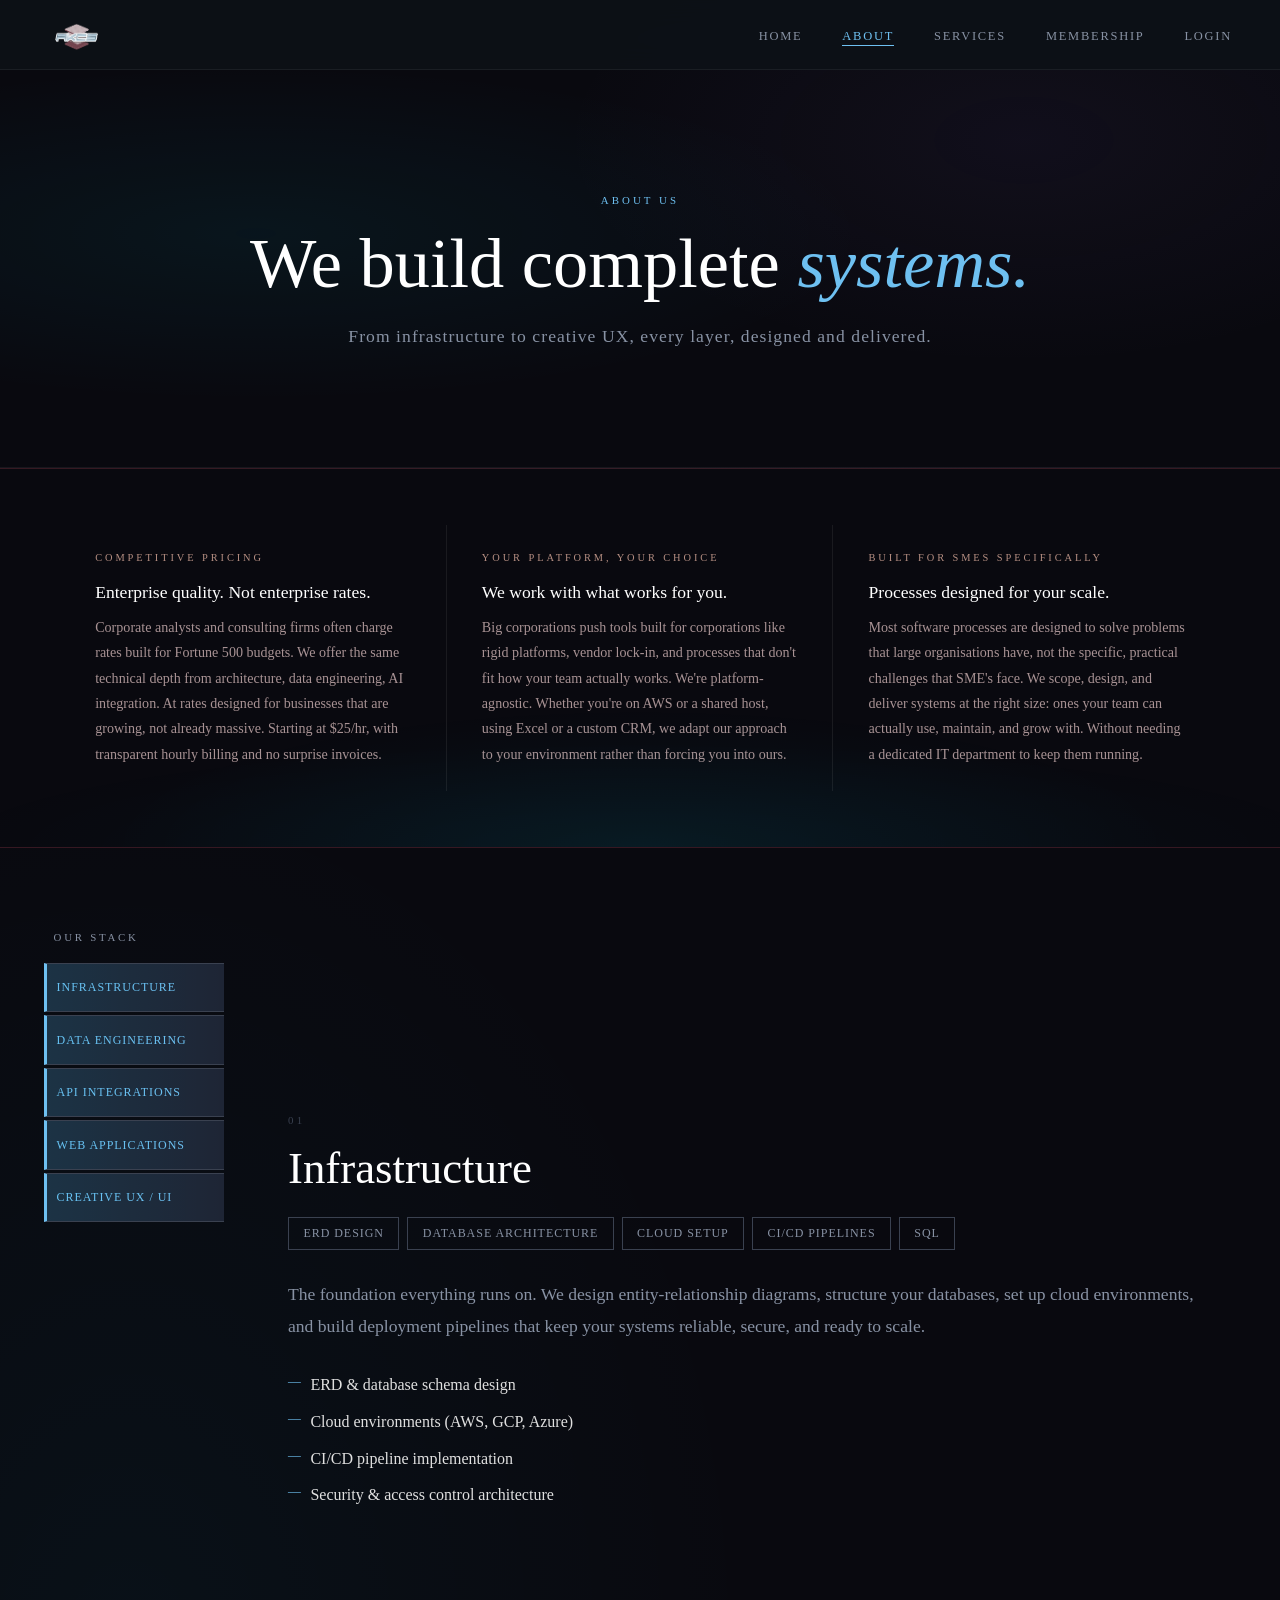
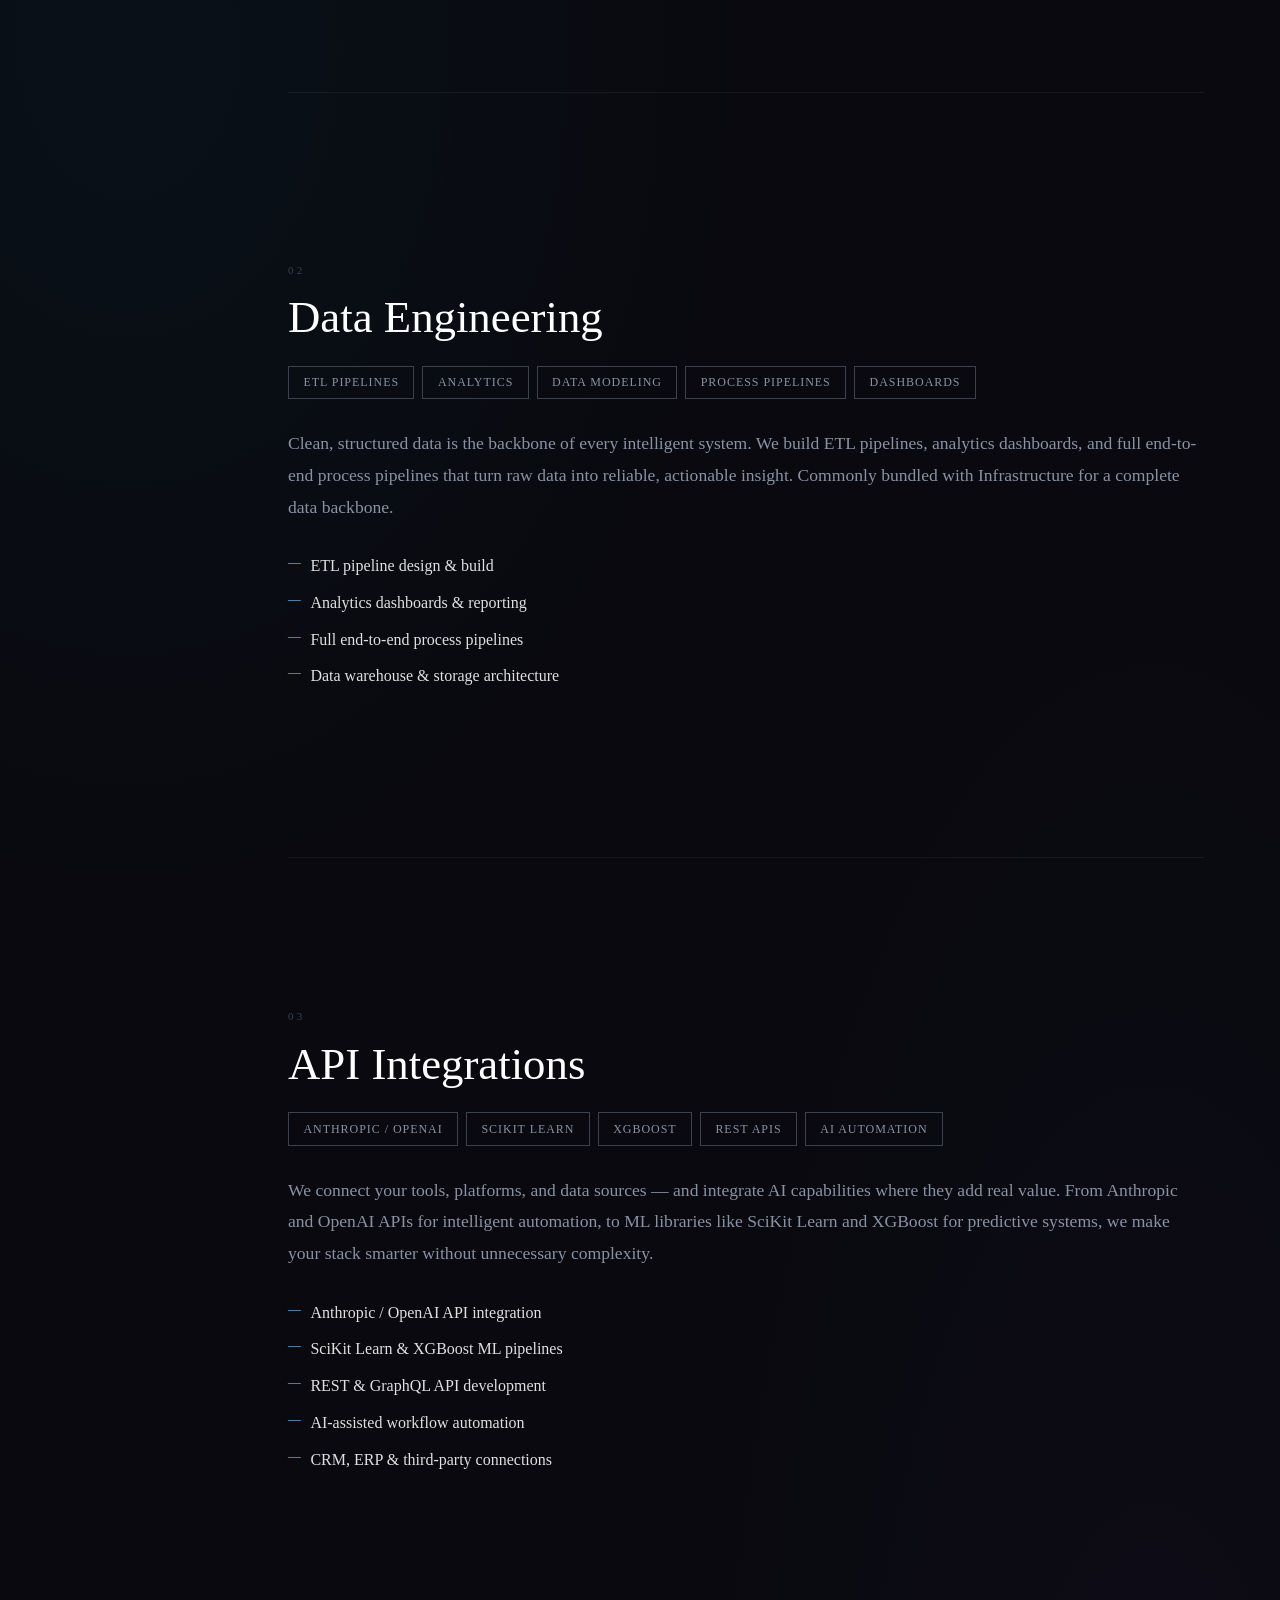
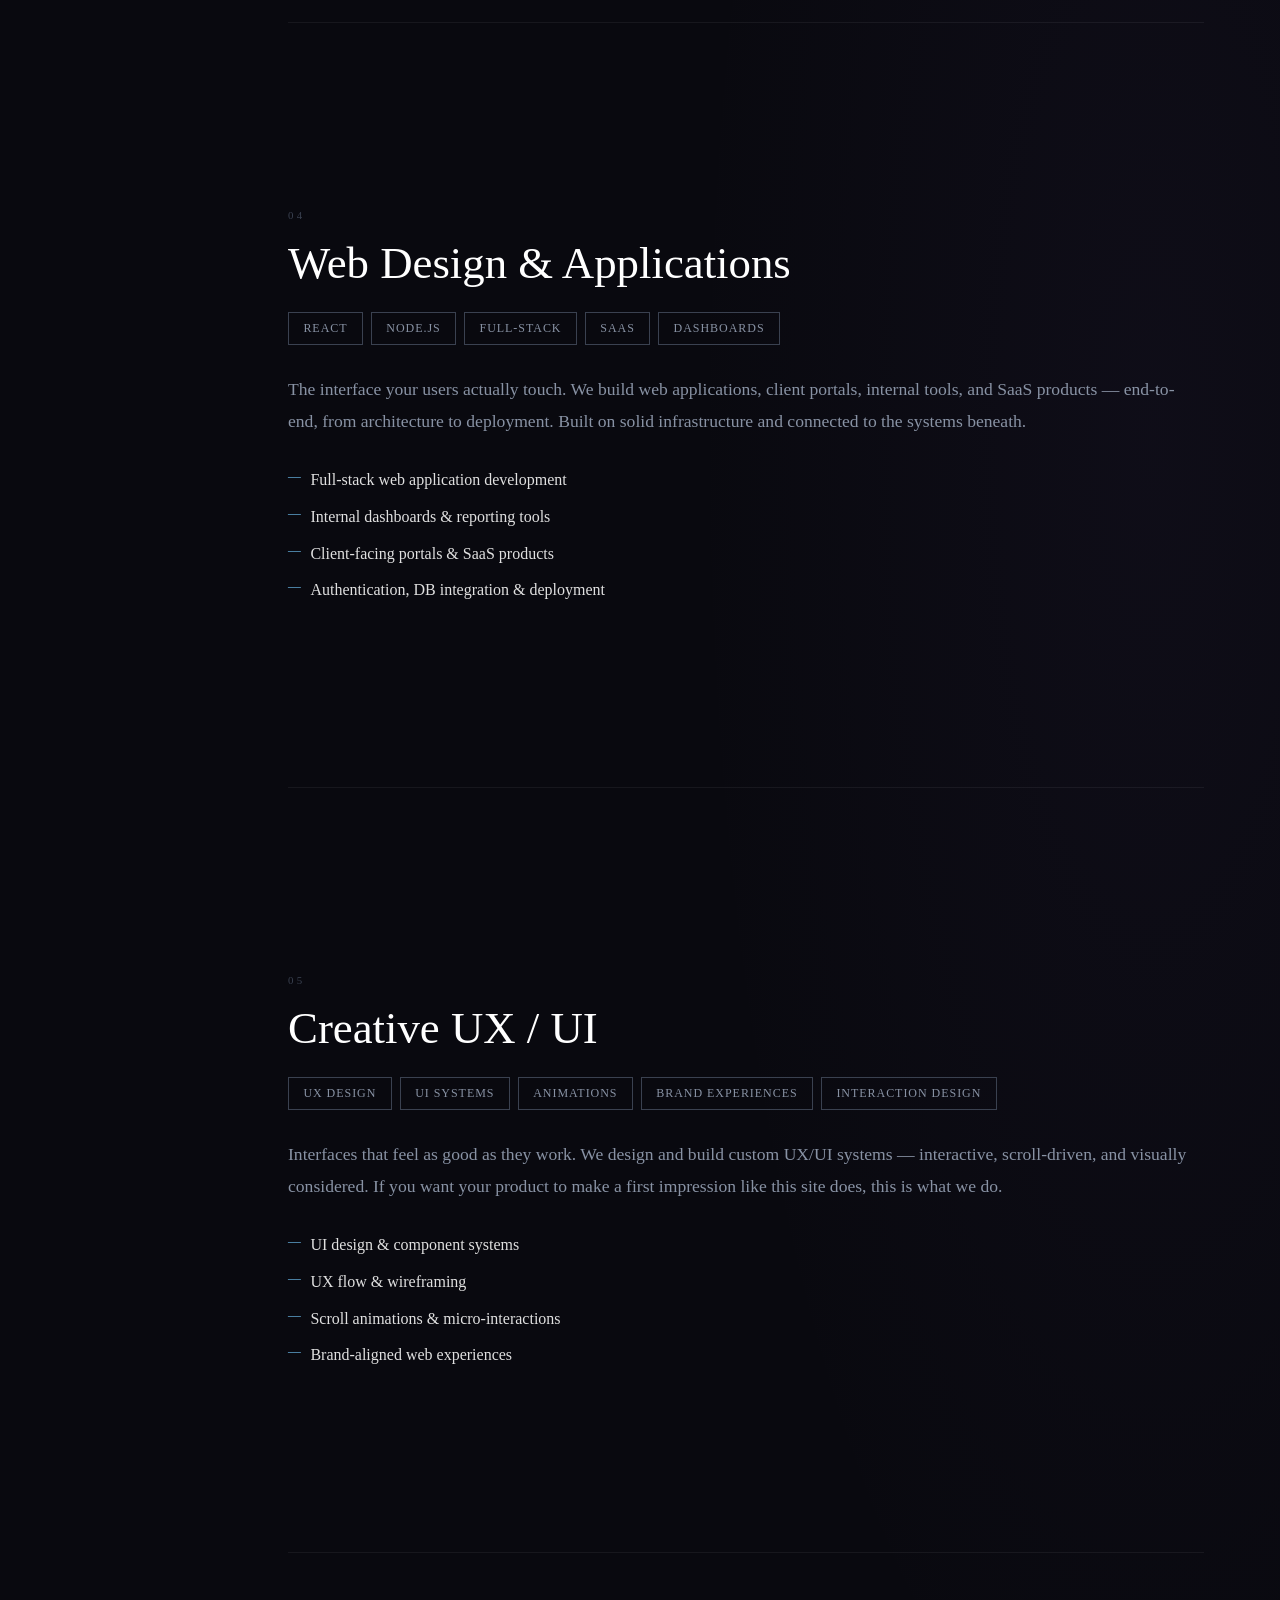
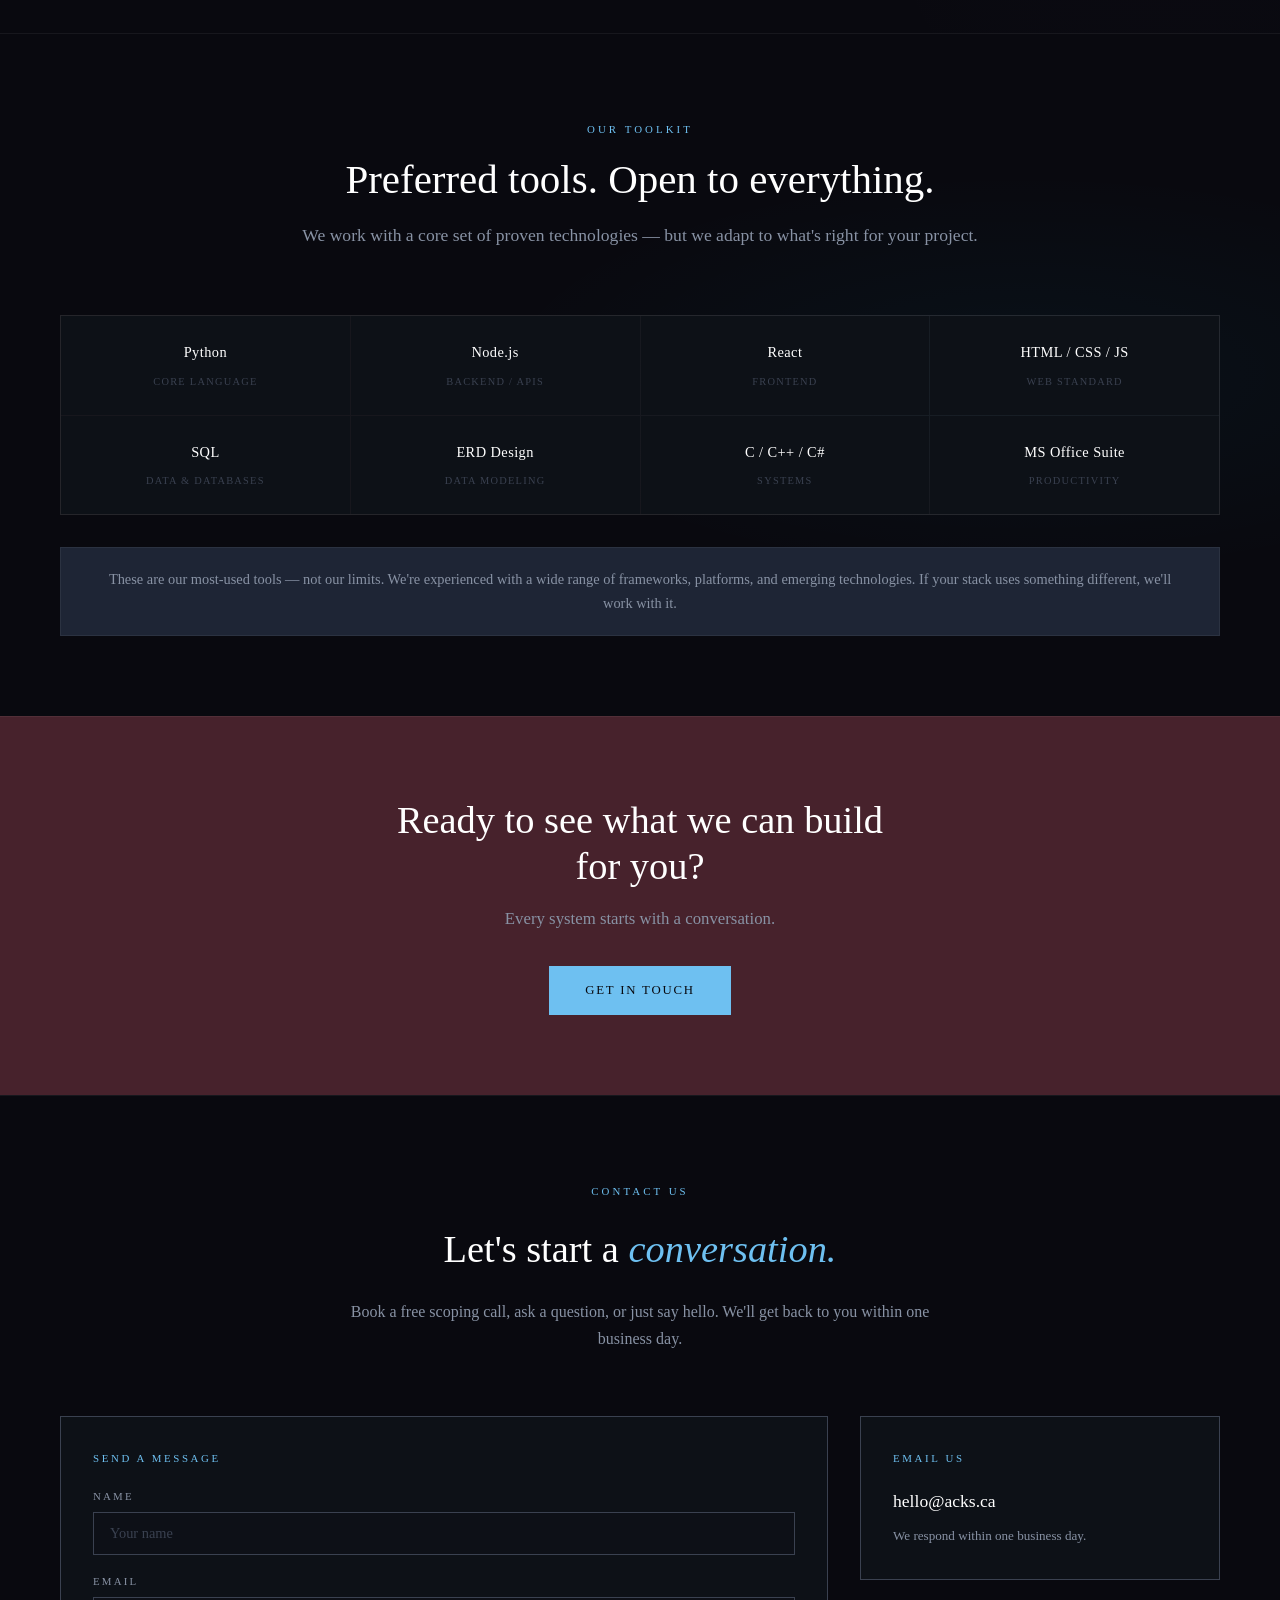
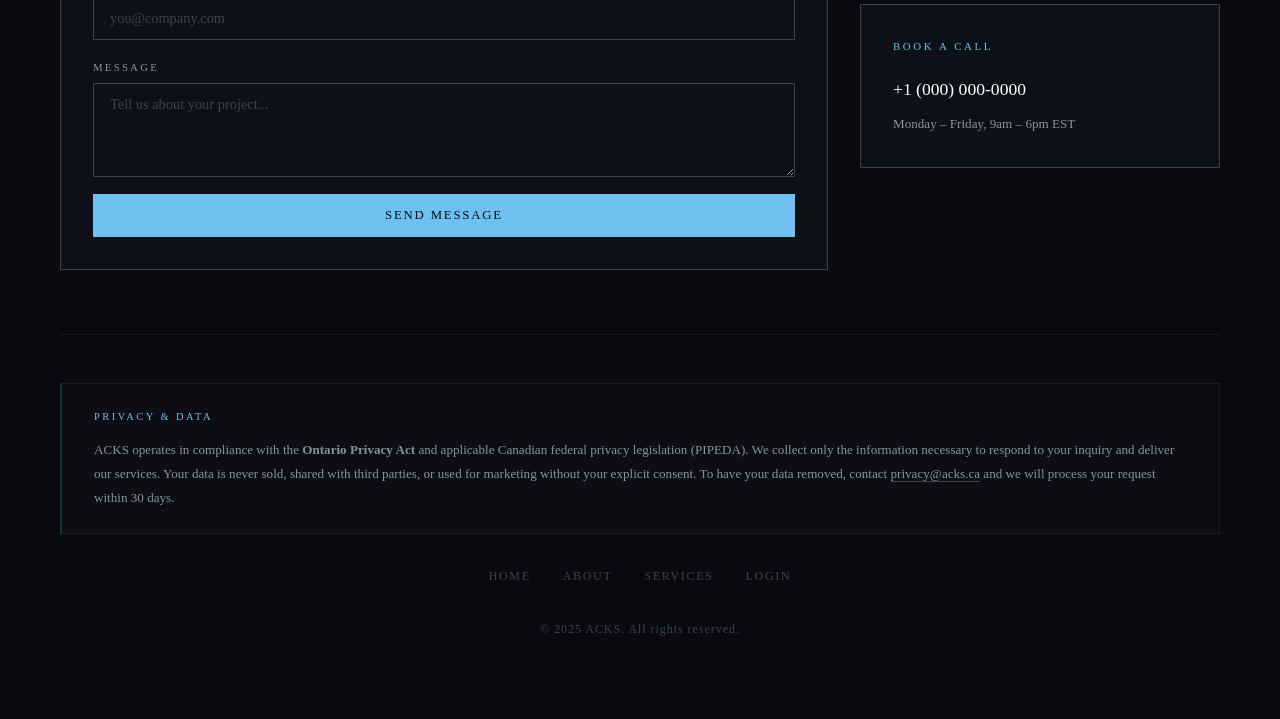
==== about.html @ e5200ca7 "Update about.html" ====
<!DOCTYPE html>
<html lang="en">
<head>
  <meta charset="UTF-8" />
  <meta name="viewport" content="width=device-width, initial-scale=1.0" />
  <title>About — ACKS</title>
  <link rel="stylesheet" href="css/main.css" />
  <link rel="stylesheet" href="css/animation.css" />
  <link rel="stylesheet" href="css/responsive.css" />
</head>
<body class="page-about">

  <nav id="navbar">
    <a href="index.html" class="nav-logo">
      <img src="akcslogo.png" alt="ACKS logo" class="nav-logo-img" />
    </a>
    <ul class="nav-links">
      <li><a href="index.html">Home</a></li>
      <li><a href="about.html" class="active">About</a></li>
      <li><a href="services.html">Services</a></li>
      <li><a href="membership.html">Membership</a></li>
      <li><a href="login.html">Login</a></li>
    </ul>
    <button class="nav-toggle" aria-label="Toggle navigation">
      <span></span><span></span><span></span>
    </button>
  </nav>

  <header id="about-hero">
    <div class="page-header-content">
      <span class="section-label">About Us</span>
      <h1>We build complete <span class="highlight">systems.</span></h1>
      <p class="hero-sub">From infrastructure to creative UX, every layer, designed and delivered.</p>
    </div>
  </header>

  <!-- RED-THEME SME BANNER -->
  <div id="about-sme-banner">
    <div class="about-banner-inner">
      <div class="about-banner-block">
        <span class="banner-label">Competitive Pricing</span>
        <h4>Enterprise quality. Not enterprise rates.</h4>
        <p>Corporate analysts and consulting firms often charge rates built for Fortune 500 budgets. We offer the same technical depth from architecture, data engineering, AI integration. At rates designed for businesses that are growing, not already massive. Starting at $25/hr, with transparent hourly billing and no surprise invoices.</p>
      </div>
      <div class="about-banner-block">
        <span class="banner-label">Your Platform, Your Choice</span>
        <h4>We work with what works for you.</h4>
        <p>Big corporations push tools built for corporations like rigid platforms, vendor lock-in, and processes that don't fit how your team actually works. We're platform-agnostic. Whether you're on AWS or a shared host, using Excel or a custom CRM, we adapt our approach to your environment rather than forcing you into ours.</p>
      </div>
      <div class="about-banner-block">
        <span class="banner-label">Built for SMEs Specifically</span>
        <h4>Processes designed for your scale.</h4>
        <p>Most software processes are designed to solve problems that large organisations have, not the specific, practical challenges that SME's face. We scope, design, and deliver systems at the right size: ones your team can actually use, maintain, and grow with. Without needing a dedicated IT department to keep them running.</p>
      </div>
    </div>
  </div>

  <!-- STACK TOWER -->
  <section id="stack-section">
    <div class="stack-layout">

      <!-- Far-left sidebar tower -->
      <div class="tower-visual" id="tower-visual">
        <p class="tower-heading">Our Stack</p>
        <div class="tower-track">
          <div class="tower-block" data-index="0"><span class="tower-label">Infrastructure</span></div>
          <div class="tower-block" data-index="1"><span class="tower-label">Data Engineering</span></div>
          <div class="tower-block" data-index="2"><span class="tower-label">API Integrations</span></div>
          <div class="tower-block" data-index="3"><span class="tower-label">Web Applications</span></div>
          <div class="tower-block" data-index="4"><span class="tower-label">Creative UX / UI</span></div>
        </div>
      </div>

      <div class="layer-panels">

        <div class="stack-layer" data-layer="0" id="layer-infrastructure">
          <div class="layer-content">
            <span class="layer-number">01</span>
            <h3>Infrastructure</h3>
            <div class="layer-keywords"><span>ERD Design</span><span>Database Architecture</span><span>Cloud Setup</span><span>CI/CD Pipelines</span><span>SQL</span></div>
            <p class="layer-description">The foundation everything runs on. We design entity-relationship diagrams, structure your databases, set up cloud environments, and build deployment pipelines that keep your systems reliable, secure, and ready to scale.</p>
            <ul class="layer-details">
              <li>ERD &amp; database schema design</li>
              <li>Cloud environments (AWS, GCP, Azure)</li>
              <li>CI/CD pipeline implementation</li>
              <li>Security &amp; access control architecture</li>
            </ul>
          </div>
        </div>

        <div class="stack-layer" data-layer="1" id="layer-data">
          <div class="layer-content">
            <span class="layer-number">02</span>
            <h3>Data Engineering</h3>
            <div class="layer-keywords"><span>ETL Pipelines</span><span>Analytics</span><span>Data Modeling</span><span>Process Pipelines</span><span>Dashboards</span></div>
            <p class="layer-description">Clean, structured data is the backbone of every intelligent system. We build ETL pipelines, analytics dashboards, and full end-to-end process pipelines that turn raw data into reliable, actionable insight. Commonly bundled with Infrastructure for a complete data backbone.</p>
            <ul class="layer-details">
              <li>ETL pipeline design &amp; build</li>
              <li>Analytics dashboards &amp; reporting</li>
              <li>Full end-to-end process pipelines</li>
              <li>Data warehouse &amp; storage architecture</li>
            </ul>
          </div>
        </div>

        <div class="stack-layer" data-layer="2" id="layer-apis">
          <div class="layer-content">
            <span class="layer-number">03</span>
            <h3>API Integrations</h3>
            <div class="layer-keywords"><span>Anthropic / OpenAI</span><span>SciKit Learn</span><span>XGBoost</span><span>REST APIs</span><span>AI Automation</span></div>
            <p class="layer-description">We connect your tools, platforms, and data sources — and integrate AI capabilities where they add real value. From Anthropic and OpenAI APIs for intelligent automation, to ML libraries like SciKit Learn and XGBoost for predictive systems, we make your stack smarter without unnecessary complexity.</p>
            <ul class="layer-details">
              <li>Anthropic / OpenAI API integration</li>
              <li>SciKit Learn &amp; XGBoost ML pipelines</li>
              <li>REST &amp; GraphQL API development</li>
              <li>AI-assisted workflow automation</li>
              <li>CRM, ERP &amp; third-party connections</li>
            </ul>
          </div>
        </div>

        <div class="stack-layer" data-layer="3" id="layer-applications">
          <div class="layer-content">
            <span class="layer-number">04</span>
            <h3>Web Design &amp; Applications</h3>
            <div class="layer-keywords"><span>React</span><span>Node.js</span><span>Full-Stack</span><span>SaaS</span><span>Dashboards</span></div>
            <p class="layer-description">The interface your users actually touch. We build web applications, client portals, internal tools, and SaaS products — end-to-end, from architecture to deployment. Built on solid infrastructure and connected to the systems beneath.</p>
            <ul class="layer-details">
              <li>Full-stack web application development</li>
              <li>Internal dashboards &amp; reporting tools</li>
              <li>Client-facing portals &amp; SaaS products</li>
              <li>Authentication, DB integration &amp; deployment</li>
            </ul>
          </div>
        </div>

        <div class="stack-layer" data-layer="4" id="layer-creative">
          <div class="layer-content">
            <span class="layer-number">05</span>
            <h3>Creative UX / UI</h3>
            <div class="layer-keywords"><span>UX Design</span><span>UI Systems</span><span>Animations</span><span>Brand Experiences</span><span>Interaction Design</span></div>
            <p class="layer-description">Interfaces that feel as good as they work. We design and build custom UX/UI systems — interactive, scroll-driven, and visually considered. If you want your product to make a first impression like this site does, this is what we do.</p>
            <ul class="layer-details">
              <li>UI design &amp; component systems</li>
              <li>UX flow &amp; wireframing</li>
              <li>Scroll animations &amp; micro-interactions</li>
              <li>Brand-aligned web experiences</li>
            </ul>
          </div>
        </div>

      </div>
    </div>
  </section>

  <!-- TOOLS -->
  <section id="tools-section">
    <div class="section-header fade-in">
      <span class="section-label">Our Toolkit</span>
      <h2>Preferred tools. Open to everything.</h2>
      <p>We work with a core set of proven technologies — but we adapt to what's right for your project.</p>
    </div>
    <div class="tools-grid">
      <div class="tool-item"><span class="tool-name">Python</span><span class="tool-tag">Core Language</span></div>
      <div class="tool-item"><span class="tool-name">Node.js</span><span class="tool-tag">Backend / APIs</span></div>
      <div class="tool-item"><span class="tool-name">React</span><span class="tool-tag">Frontend</span></div>
      <div class="tool-item"><span class="tool-name">HTML / CSS / JS</span><span class="tool-tag">Web Standard</span></div>
      <div class="tool-item"><span class="tool-name">SQL</span><span class="tool-tag">Data &amp; Databases</span></div>
      <div class="tool-item"><span class="tool-name">ERD Design</span><span class="tool-tag">Data Modeling</span></div>
      <div class="tool-item"><span class="tool-name">C / C++ / C#</span><span class="tool-tag">Systems</span></div>
      <div class="tool-item"><span class="tool-name">MS Office Suite</span><span class="tool-tag">Productivity</span></div>
    </div>
    <p class="tools-note fade-in">These are our most-used tools — not our limits. We're experienced with a wide range of frameworks, platforms, and emerging technologies. If your stack uses something different, we'll work with it.</p>
  </section>

  <!-- CTA -->
  <section id="about-cta">
    <div class="cta-content fade-in">
      <h2>Ready to see what we can build for you?</h2>
      <p>Every system starts with a conversation.</p>
      <a href="services.html#contact" class="btn">Get in Touch</a>
    </div>
  </section>

  <!-- CONTACT FOOTER -->
  <footer id="contact">
    <div class="contact-inner">
      <div class="contact-header fade-in">
        <span class="section-label">Contact Us</span>
        <h2>Let's start a <span class="highlight">conversation.</span></h2>
        <p>Book a free scoping call, ask a question, or just say hello. We'll get back to you within one business day.</p>
      </div>
      <div class="contact-grid">
        <div class="contact-card beam-card fade-in delay-1">
          <span class="contact-card-label">Send a Message</span>
          <div class="form-group"><label>Name</label><input type="text" placeholder="Your name" /></div>
          <div class="form-group"><label>Email</label><input type="email" placeholder="you@company.com" /></div>
          <div class="form-group"><label>Message</label><textarea rows="4" placeholder="Tell us about your project..."></textarea></div>
          <button class="btn" style="width:100%">Send Message</button>
        </div>
        <div class="contact-info-col">
          <div class="contact-card beam-card fade-in delay-2">
            <span class="contact-card-label">Email Us</span>
            <a href="mailto:hello@acks.ca" class="contact-link">hello@acks.ca</a>
            <p class="contact-note">We respond within one business day.</p>
          </div>
          <div class="contact-card beam-card fade-in delay-3">
            <span class="contact-card-label">Book a Call</span>
            <a href="tel:+1-000-000-0000" class="contact-link">+1 (000) 000-0000</a>
            <p class="contact-note">Monday – Friday, 9am – 6pm EST</p>
          </div>
        </div>
      </div>
      <div class="footer-bottom fade-in">
        <div class="footer-privacy">
          <span class="privacy-label">Privacy &amp; Data</span>
          <p>ACKS operates in compliance with the <strong>Ontario Privacy Act</strong> and applicable Canadian federal privacy legislation (PIPEDA). We collect only the information necessary to respond to your inquiry and deliver our services. Your data is never sold, shared with third parties, or used for marketing without your explicit consent. To have your data removed, contact <a href="mailto:privacy@acks.ca">privacy@acks.ca</a> and we will process your request within 30 days.</p>
        </div>
        <div class="footer-links">
          <a href="index.html">Home</a><a href="about.html">About</a>
          <a href="services.html">Services</a><a href="login.html">Login</a>
        </div>
        <p class="footer-copy">© 2025 ACKS. All rights reserved.</p>
      </div>
    </div>
  </footer>

  <script src="js/main.js"></script>
</body>
</html>
---- css/main.css ----
/* ═══════════════════════════════════════════════════
   main.css
════════════════════════════════════════════════════ */
:root {
  --black:       #09090f;
  --navy:        #0d1117;
  --navy-light:  #47222c;
  --navy-mid:    #1e2535;
  --wine:        #47222c;
  --wine-deep:   #2c1218;
  --wine-bright: #7a3040;
  --cyan:        #42a5e1;
  --cyan-bright: #6ec0f1;
  --cyan-dim:    rgba(0,212,255,0.10);
  --white:       #ffffff;
  --grey-light:  #e0e0e0;
  --grey-mid:    #8892a4;
  --grey-dark:   #3a4150;
  --line:        rgba(255,255,255,0.06);
  --color-bg:       var(--navy);
  --color-bg-alt:   var(--navy-light);
  --color-text:     var(--grey-light);
  --color-muted:    var(--grey-mid);
  --color-accent:   var(--cyan);
  --color-border:   var(--grey-dark);
  --color-nav-bg:   rgba(13,17,23,0.94);
  --font-main:  Georgia,'Times New Roman',serif;
  --font-mono:  'Courier New',Courier,monospace;
  --section-pad:5rem 2rem;
  --max-width:  1160px;
  --nav-height: 70px;
}
.page-home     { --color-bg:var(--navy);  --color-bg-alt:var(--navy-light); }
.page-about    { --color-bg:var(--black); --color-bg-alt:var(--navy); }
.page-services { --color-bg:var(--navy);  --color-bg-alt:var(--black); }
.page-login    { --color-bg:#0d1117; }

/* ── RESET ── */
*,*::before,*::after{margin:0;padding:0;box-sizing:border-box}
html{scroll-behavior:smooth;font-size:16px}
body{background-color:var(--color-bg);color:var(--color-text);font-family:var(--font-main);line-height:1.7;overflow-x:hidden;-webkit-font-smoothing:antialiased}
img{max-width:100%;display:block}
a{color:var(--color-accent);text-decoration:none;transition:color .2s}
a:hover{color:var(--white)}
ul{list-style:none}

/* ── NAV ── */
#navbar{position:fixed;top:0;left:0;right:0;z-index:1000;height:var(--nav-height);display:flex;align-items:center;justify-content:space-between;padding:0 3rem;background:var(--color-nav-bg);border-bottom:1px solid var(--line);backdrop-filter:blur(14px);-webkit-backdrop-filter:blur(14px)}
.nav-logo{font-size:1rem;letter-spacing:.08em;color:var(--white);text-transform:uppercase}
.nav-logo:hover{color:var(--cyan-bright)}
.nav-logo-img{height:56px;max-height:56px;width:auto;display:block}
.nav-links{display:flex;gap:2.5rem;list-style:none}
.nav-links a{font-size:.78rem;letter-spacing:.14em;text-transform:uppercase;color:var(--grey-mid);transition:color .2s}
.nav-links a:hover,.nav-links a.active{color:var(--white)}
.nav-links a.active{border-bottom:1px solid var(--cyan-bright);padding-bottom:2px;color:var(--cyan-bright)}
.nav-toggle{display:none;flex-direction:column;gap:5px;background:none;border:none;cursor:pointer;padding:4px}
.nav-toggle span{display:block;width:22px;height:1.5px;background:var(--white);transition:transform .3s,opacity .3s}

/* ── UTILITIES ── */
section{width:100%;padding:var(--section-pad)}
.section-label{display:inline-block;font-size:.68rem;letter-spacing:.28em;text-transform:uppercase;color:var(--cyan-bright);margin-bottom:1rem}
.section-header{text-align:center;max-width:700px;margin:0 auto 4rem}
.section-header h2{font-size:clamp(2rem,3.2vw,2.8rem);font-weight:normal;color:var(--white);line-height:1.2;margin-bottom:1rem}
.section-header p{color:var(--grey-mid);font-size:1.1rem;line-height:1.8}
.highlight{font-style:italic;color:var(--cyan-bright)}

/* ── BUTTONS ── */
.btn{display:inline-block;padding:.8rem 2.2rem;background:var(--cyan-bright);border:1px solid var(--cyan-bright);color:var(--black);font-family:var(--font-main);font-size:.8rem;letter-spacing:.14em;text-transform:uppercase;cursor:pointer;transition:background .2s,color .2s,transform .2s,box-shadow .2s}
.btn:hover{background:transparent;color:var(--cyan-bright);transform:translateY(-2px);box-shadow:0 6px 20px rgba(0,212,255,.18)}

/* ── SECTION GLOW ── */
.section-glow-visible{background-image:radial-gradient(ellipse 80% 40% at 50% 100%,rgba(0,212,255,.04) 0%,transparent 70%) !important;transition:background-image 1.2s ease}
#value-statement,#gateway,#combined-services,#packages-section,#testimonials,
#process-section,#tools-section,#about-cta,#sme-callout,#services-deck-section,
#about-sme-banner{position:relative}

/* ── PAGE HEADERS ── */
#about-hero,#services-hero{min-height:52vh;display:flex;align-items:center;justify-content:center;text-align:center;padding:calc(var(--nav-height) + 5rem) 2rem 5rem;background:var(--color-bg);border-bottom:1px solid var(--line);position:relative;overflow:hidden}
.page-about #about-hero{background:radial-gradient(ellipse 80% 60% at 20% 50%,rgba(0,212,255,.06) 0%,transparent 60%),radial-gradient(ellipse 60% 80% at 80% 30%,rgba(124,92,191,.07) 0%,transparent 60%),var(--black)}
.page-services #services-hero{background:radial-gradient(ellipse 70% 60% at 30% 50%,rgba(0,212,255,.05) 0%,transparent 60%),radial-gradient(ellipse 50% 80% at 75% 30%,rgba(124,92,191,.06) 0%,transparent 60%),var(--navy)}
.page-header-content{max-width:800px;width:100%;position:relative;z-index:1}
.page-header-content h1{font-size:clamp(2.8rem,5.5vw,4.8rem);font-weight:normal;line-height:1.1;color:var(--white);margin-bottom:1.2rem;cursor:default}
.page-header-content .hero-sub{font-size:1.1rem;color:var(--grey-mid);max-width:640px;margin:0 auto}
.header-glow-overlay{position:absolute;inset:0;background:radial-gradient(ellipse 60% 50% at 50% 50%,rgba(0,212,255,.07) 0%,transparent 70%);opacity:0;pointer-events:none;z-index:0;transition:opacity 1.2s ease}
.header-glow-overlay.header-glow-active{opacity:1}
#hero h1:hover,#about-hero h1:hover,#services-hero h1:hover{text-shadow:0 0 80px rgba(0,212,255,.12);transition:text-shadow .8s ease}

/* ── HOME HERO ── */
#hero{min-height:100vh;display:flex;flex-direction:column;align-items:center;justify-content:center;text-align:center;padding-top:calc(var(--nav-height) + 4rem);padding-bottom:4rem;padding-left:2rem;padding-right:2rem;position:relative;background:var(--color-bg);overflow:hidden}
#hero::before{content:'';position:absolute;top:40%;left:50%;transform:translate(-50%,-50%);width:700px;height:450px;background:radial-gradient(ellipse,rgba(0,212,255,.04) 0%,transparent 70%);pointer-events:none}
#ball-container{will-change:transform;pointer-events:none}
#ball-css{position:relative;width:80px;height:80px}
.ball-core{position:absolute;inset:0;border-radius:50%;background:radial-gradient(circle at 35% 35%,#1a3a5c 0%,#0a1628 50%,#040810 100%);box-shadow:0 0 0 1px rgba(181,204,218,.3),0 0 20px rgba(181,204,218,.1)}
.ball-shine{position:absolute;top:14%;left:18%;width:32%;height:22%;border-radius:50%;background:radial-gradient(ellipse,rgba(255,255,255,.22),transparent);transform:rotate(-30deg)}
.ball-ring{display:none !important}
@keyframes ballRestGlow{0%,100%{box-shadow:0 0 0 1px rgba(0,212,255,.4),0 0 28px rgba(0,212,255,.25),0 0 60px rgba(0,212,255,.1)}50%{box-shadow:0 0 0 2px rgba(0,212,255,.65),0 0 50px rgba(0,212,255,.4),0 0 100px rgba(0,212,255,.15)}}
.ball-glow-active{animation:ballRestGlow 2s ease-in-out infinite !important}
.hero-content{max-width:860px;width:100%;position:relative;z-index:1;cursor:default}
.hero-content h1{font-size:clamp(2.2rem,5vw,4rem);font-weight:normal;line-height:1.1;color:var(--white);white-space:nowrap;margin-bottom:1.2rem;text-align:center}.hero-sub{font-size:1.15rem;color:var(--grey-mid);letter-spacing:.06em;margin-bottom:2.5rem}
.hero-buttons{display:flex;gap:1rem;justify-content:center;flex-wrap:wrap}
.scroll-cue{position:absolute;bottom:2.5rem;left:50%;transform:translateX(-50%);display:flex;flex-direction:column;align-items:center;gap:.5rem;color:var(--grey-dark);font-size:.65rem;letter-spacing:.2em;text-transform:uppercase}
.scroll-cue-line{width:1px;height:40px;background:linear-gradient(to bottom,var(--grey-dark),transparent)}

/* ── VALUE STATEMENT ── */
#value-statement{background:var(--color-bg-alt);border-top:1px solid var(--line);border-bottom:1px solid var(--line);padding-bottom:10rem}
.value-grid{display:grid;grid-template-columns:repeat(3,1fr);gap:2px;max-width:var(--max-width);margin:0 auto}
.flip-card{perspective:1000px;background:transparent !important;border:none !important;padding:0 !important}
.flip-inner{position:relative;width:100%;height:280px;transform-style:preserve-3d;transition:transform .7s cubic-bezier(.4,0,.2,1)}
.flip-card.flipped .flip-inner{transform:rotateY(180deg)}
.flip-front,.flip-back{position:absolute;inset:0;backface-visibility:hidden;-webkit-backface-visibility:hidden;display:flex;flex-direction:column;align-items:center;justify-content:center;padding:2.5rem 2rem;background:var(--navy);border:1px solid var(--grey-dark)}
.flip-front{gap:2rem}
.flip-back{transform:rotateY(180deg);background:var(--navy-mid);border-color:rgba(181,204,218,.12)}
.flip-back p{font-size:1.15rem;color:var(--grey-light);line-height:1.75;text-align:center}
.flip-front h3{font-size:1.5rem;color:var(--white)}
.value-icon{width:38px;height:38px;color:var(--cyan-bright);opacity:.85}
.value-icon svg{width:100%;height:100%}

/* ── GATEWAY ── */
#gateway{background:var(--color-bg)}
.gateway-grid{display:grid;grid-template-columns:1fr 1fr;gap:1.5rem;max-width:var(--max-width);margin:0 auto}
.gateway-card{position:relative;padding:3rem 2.5rem;background:var(--navy-light);border:1px solid var(--grey-dark);overflow:hidden;transition:border-color .3s,transform .3s}
.gateway-card:hover{border-color:rgba(181,204,218,.25);transform:translateY(-3px)}
.gateway-card .section-label{display:block;margin-bottom:.8rem}
.gateway-card h2{font-size:clamp(1.8rem,2.8vw,2.4rem);font-weight:normal;color:var(--white);line-height:1.2;margin-bottom:1rem}
.gateway-card p{font-size:1.05rem;color:var(--grey-mid);margin-bottom:2rem;max-width:360px}
.gateway-graphic{position:absolute;bottom:1.5rem;right:2rem;opacity:.18}
.graphic-tower{display:flex;flex-direction:column;gap:4px;align-items:flex-end}
.tower-layer{height:8px;background:var(--cyan-bright);border-radius:1px}
.tower-layer:nth-child(1){width:60px}.tower-layer:nth-child(2){width:45px}.tower-layer:nth-child(3){width:30px}
.graphic-nodes{position:relative;width:70px;height:50px}
.node-dot{position:absolute;width:8px;height:8px;border-radius:50%;background:var(--cyan-bright)}
.node-dot:nth-child(1){top:0;left:50%}.node-dot:nth-child(2){bottom:0;left:10%}.node-dot:nth-child(3){bottom:0;right:10%}
.node-line{position:absolute;width:1px;height:35px;background:var(--cyan-bright);bottom:8px;transform-origin:bottom center}
.node-line:nth-child(4){left:50%;transform:rotate(-25deg)}.node-line:nth-child(5){left:50%;transform:rotate(25deg)}

/* ═══════════════════════════════════════════════════
   ABOUT — RED/WINE BANNER
═══════════════════════════════════════════════════ */
#about-sme-banner{
  background:linear-gradient(135deg,var(--wine-deep) 0%,var(--wine) 50%,var(--wine-deep) 100%);
  border-top:1px solid rgba(122,48,64,.4);
  border-bottom:1px solid rgba(122,48,64,.4);
  padding:3.5rem 2rem;
}
.about-banner-inner{
  max-width:var(--max-width);margin:0 auto;
  display:grid;grid-template-columns:repeat(3,1fr);gap:0;
}
.about-banner-block{
  padding:1.5rem 2.2rem;
  border-right:1px solid rgba(255,255,255,.07);
  display:flex;flex-direction:column;gap:.7rem;
}
.about-banner-block:last-child{border-right:none}
.banner-label{
  display:inline-block;font-size:.65rem;letter-spacing:.28em;
  text-transform:uppercase;color:rgba(255,200,180,.7);margin-bottom:.2rem;
}
.about-banner-block h4{
  font-size:1.1rem;font-weight:normal;color:var(--white);line-height:1.3;
}
.about-banner-block p{
  font-size:.88rem;color:rgba(230,200,200,.72);line-height:1.8;
}

/* ═══════════════════════════════════════════════════
   ABOUT — STACK (left sidebar tower)
═══════════════════════════════════════════════════ */
#stack-section{
  background:radial-gradient(ellipse 90% 40% at 10% 20%,rgba(0,212,255,.04) 0%,transparent 55%),
             radial-gradient(ellipse 60% 60% at 90% 70%,rgba(124,92,191,.05) 0%,transparent 60%),
             var(--color-bg);
  padding-top:5rem;padding-bottom:5rem;padding-left:0;padding-right:2rem;
}
.stack-layout{
  display:grid;
  grid-template-columns:180px 1fr;
  gap:4rem;
  max-width:var(--max-width);
  margin:0 auto;
  align-items:start;
}
.tower-visual{
  position:sticky;
  top:calc(var(--nav-height) + 1.5rem);
  padding-left:0; /* flush to page edge */
}
.tower-heading{font-size:.68rem;letter-spacing:.25em;text-transform:uppercase;color:var(--grey-mid);margin-bottom:1rem;display:block;padding-left:.6rem}
.tower-track{display:flex;flex-direction:column;gap:3px}
.tower-block{
  position:relative;overflow:hidden;
  padding:.85rem 1rem .85rem .6rem;
  background:var(--navy-light);
  border:1px solid var(--grey-dark);
  border-left:3px solid transparent;
  border-right:none; /* flush right edge meets content */
  transition:border-color .3s,background .3s;
  cursor:pointer;
}
.tower-block.active{border-left-color:var(--cyan-bright);background:var(--navy-mid)}
.tower-block::before{content:'';position:absolute;inset:0;background:linear-gradient(90deg,rgba(0,212,255,.08) 0%,transparent 100%);transform:scaleX(0);transform-origin:left center;transition:transform .4s ease}
.tower-block.active::before{transform:scaleX(1)}
.tower-label{font-size:.75rem;letter-spacing:.08em;text-transform:uppercase;color:var(--grey-mid);transition:color .3s;display:block}
.tower-block.active .tower-label{color:var(--cyan-bright)}

.layer-panels{display:flex;flex-direction:column;gap:0}
.stack-layer{min-height:85vh;display:flex;align-items:center;padding:4rem 0;border-bottom:1px solid var(--line)}
.layer-content{max-width:100%;width:100%}
.layer-number{display:block;font-size:.68rem;letter-spacing:.3em;color:var(--grey-dark);margin-bottom:.8rem}
.layer-content h3{font-size:clamp(2.2rem,3.5vw,3.2rem);font-weight:normal;color:var(--white);line-height:1.15;margin-bottom:1.4rem}
.layer-keywords{display:flex;flex-wrap:wrap;gap:.5rem;margin-bottom:1.8rem}
.layer-keywords span{font-size:.75rem;letter-spacing:.08em;padding:.35rem .9rem;border:1px solid var(--grey-dark);color:var(--grey-mid);text-transform:uppercase;transition:border-color .2s,color .2s;cursor:default}
.layer-keywords span:hover{border-color:var(--cyan-bright);color:var(--cyan-bright)}
.layer-description{font-size:1.1rem;color:var(--grey-mid);line-height:1.8;margin-bottom:1.8rem}
.layer-details{display:flex;flex-direction:column;gap:.6rem}
.layer-details li{font-size:1rem;color:var(--grey-light);padding-left:1.4rem;position:relative}
.layer-details li::before{content:'—';position:absolute;left:0;color:var(--cyan-bright);font-size:.8rem}

/* ── TOOLS ── */
#tools-section{background:radial-gradient(ellipse 70% 50% at 80% 50%,rgba(0,212,255,.04) 0%,transparent 60%),var(--color-bg);border-top:1px solid var(--line)}
.tools-grid{display:grid;grid-template-columns:repeat(4,1fr);gap:1px;background:var(--line);max-width:var(--max-width);margin:0 auto;border:1px solid var(--line)}
.tool-item{background:var(--navy);padding:1.5rem 1.2rem;text-align:center;display:flex;flex-direction:column;align-items:center;gap:.5rem;transition:background .2s}
.tool-item:hover{background:var(--navy-mid)}
.tool-name{font-size:.9rem;color:var(--white);letter-spacing:.03em}
.tool-tag{font-size:.65rem;letter-spacing:.12em;text-transform:uppercase;color:var(--grey-dark)}
.tools-note{max-width:var(--max-width);margin:2rem auto 0;font-size:.9rem;color:var(--grey-mid);text-align:center;line-height:1.7;padding:1.2rem 2rem;border:1px solid var(--line);background:var(--navy-mid)}

/* ── ABOUT CTA ── */
#about-cta{background:var(--navy-light);border-top:1px solid var(--line);text-align:center}
.cta-content{max-width:540px;margin:0 auto}
.cta-content h2{font-size:clamp(2rem,3vw,2.8rem);font-weight:normal;color:var(--white);line-height:1.2;margin-bottom:1rem}
.cta-content p{color:var(--grey-mid);margin-bottom:2rem;font-size:1.05rem}

/* ── SME CALLOUT (services) ── */
#sme-callout{background:var(--navy-mid);border-bottom:1px solid var(--line);padding:2.5rem 2rem}
.sme-inner{max-width:var(--max-width);margin:0 auto;display:grid;grid-template-columns:repeat(3,1fr);gap:2rem}
.sme-block{text-align:center;padding:1rem}
.sme-block .section-label{display:block;margin-bottom:.6rem}
.sme-block h4{font-size:1.1rem;font-weight:normal;color:var(--white);margin-bottom:.5rem}
.sme-block p{font-size:.98rem;color:var(--grey-mid);line-height:1.75}

/* ── PROCESS ── */
#process-section{background:var(--color-bg);border-bottom:1px solid var(--line)}
.process-steps{display:grid;grid-template-columns:repeat(3,1fr);gap:0;max-width:var(--max-width);margin:0 auto;border:1px solid var(--line)}
.process-step{padding:2.5rem 2rem;border-right:1px solid var(--line);position:relative}
.process-step:last-child{border-right:none}
.step-number{font-size:2.5rem;color:rgba(0,212,255,.10);letter-spacing:-.04em;display:block;margin-bottom:.8rem;font-weight:normal}
.process-step h4{font-size:1.15rem;font-weight:normal;color:var(--white);margin-bottom:.6rem}
.process-step p{font-size:.98rem;color:var(--grey-mid);line-height:1.8}
.process-arrow{position:absolute;right:-1px;top:50%;transform:translateY(-50%);width:1px;height:40%;background:linear-gradient(to bottom,transparent,var(--cyan-bright),transparent);opacity:.25}

/* ═══════════════════════════════════════════════════
   SERVICES — 2-column layout
   Left: vertical service list  |  Right: sticky estimator
═══════════════════════════════════════════════════ */
#services-deck-section{
  background:var(--color-bg);
  padding:4rem 1rem 5rem 2rem;
  border-bottom:1px solid var(--line);
}
.services-main-layout{
  display:grid;
  grid-template-columns:1fr 400px;
  gap:2rem;
  max-width:1280px;
  margin:0 auto;
  align-items:start;
}

/* ── Service rows ── */
.services-list-col{ display:flex; flex-direction:column; gap:0; }
#service-list{ display:flex; flex-direction:column; gap:0; border-top:1px solid var(--line); }

.service-row{
  border-bottom:1px solid var(--line);
  overflow:hidden;
  transition:background .2s;
  position:relative; /* needed for beam canvas */
}
.service-row-head{
  display:flex;
  align-items:center;
  justify-content:space-between;
  padding:1.6rem 1.4rem;
  cursor:pointer;
  transition:background .2s;
  user-select:none;
}
.service-row-head:hover{ background:rgba(255,255,255,.03); }
.service-row--open .service-row-head{ background:rgba(0,212,255,.05); border-bottom:1px solid rgba(0,212,255,.12); }
.service-row-left{ display:flex; flex-direction:column; gap:.3rem; }
.service-row-name{ font-size:1.05rem; color:var(--white); letter-spacing:.02em; }
.service-row-sub{ font-size:.88rem; color:var(--grey-mid); }
.service-row-right{ display:flex; align-items:center; gap:1.5rem; flex-shrink:0; }
.service-row-rate{
  font-size:.88rem; color:var(--cyan-bright); font-family:var(--font-mono);
  border:1px solid rgba(0,212,255,.25); padding:.25rem .75rem; white-space:nowrap;
}
.service-row-rate-note{
  font-size:.62rem; color:var(--grey-dark); display:block; text-align:right; margin-top:.15rem; letter-spacing:.04em;
}
.service-row-chevron{
  width:22px; height:22px; display:flex; align-items:center; justify-content:center;
  font-size:1.1rem; color:var(--grey-mid); transition:transform .3s, color .2s;
  line-height:1;
}
.service-row--open .service-row-chevron{ color:var(--cyan-bright); }

/* Expand panel */
.service-row-expand{
  max-height:0;
  overflow:hidden;
  transition:max-height .45s cubic-bezier(.22,1,.36,1), padding .3s ease;
  padding:0 1.4rem;
}
.service-row--open .service-row-expand{
  max-height:500px;
  padding:1.4rem 1.4rem 1.8rem;
}
.service-row-desc{ font-size:.95rem; color:var(--grey-mid); line-height:1.8; margin-bottom:1.2rem; }
.service-row-includes{ margin-bottom:1.4rem; }
.service-row-includes-label{
  display:block; font-size:.65rem; letter-spacing:.22em; text-transform:uppercase;
  color:var(--grey-dark); margin-bottom:.7rem;
}
.service-row-includes ul{ display:flex; flex-direction:column; gap:.4rem; }
.service-row-includes li{
  font-size:.9rem; color:var(--grey-light);
  padding-left:1.2rem; position:relative; line-height:1.6;
}
.service-row-includes li::before{ content:'→'; position:absolute; left:0; color:var(--cyan-bright); font-size:.75rem; }
.service-row-footer{ display:flex; align-items:center; gap:1.2rem; flex-wrap:wrap; }
.service-add-btn{
  padding:.65rem 1.5rem;
  background:transparent;
  border:1px solid var(--cyan-bright);
  color:var(--cyan-bright);
  font-family:var(--font-main);
  font-size:.78rem;
  letter-spacing:.12em;
  text-transform:uppercase;
  cursor:pointer;
  transition:background .2s, color .2s;
}
.service-add-btn:hover{ background:rgba(0,212,255,.1); }
.service-add-btn--added{ background:rgba(0,212,255,.12); color:var(--white); border-color:rgba(0,212,255,.5); }
.service-row-more{ font-size:.82rem; color:var(--grey-mid); transition:color .2s; }
.service-row-more:hover{ color:var(--cyan-bright); }

/* ── Right column: sticky cart ── */
.services-calc-col{ position:sticky; top:calc(var(--nav-height) + 1.5rem); }
#cart-panel{
  background:rgba(13,17,23,.97);
  border:1px solid var(--grey-dark);
  padding:2rem 1.8rem;
  display:flex;
  flex-direction:column;
  gap:0;
  max-height:calc(100vh - var(--nav-height) - 3rem);
  overflow-y:auto;
}
#cart-header{display:flex;align-items:center;justify-content:space-between;margin-bottom:1rem}
#cart-header .section-label{margin-bottom:0}
#cart-title{font-size:1.05rem;color:var(--white);font-weight:normal}
#cart-clear{background:none;border:1px solid var(--grey-dark);color:var(--grey-mid);font-size:.7rem;letter-spacing:.1em;text-transform:uppercase;padding:.3rem .7rem;cursor:pointer;transition:color .2s,border-color .2s;font-family:var(--font-main);flex-shrink:0}
#cart-clear:hover{color:var(--white);border-color:var(--white)}
#cart-disclaimer{font-size:.75rem;color:var(--grey-dark);line-height:1.65;padding:.9rem 1rem;background:rgba(0,0,0,.3);border-left:2px solid rgba(0,212,255,.25);margin-bottom:1.5rem}
#cart-items{flex:1;display:flex;flex-direction:column;gap:.8rem}
#cart-empty{font-size:.9rem;color:var(--grey-dark);text-align:center;padding:2.5rem 0;line-height:1.7}
.cart-item{padding:1rem;background:var(--navy-mid);border:1px solid var(--grey-dark)}
.cart-item-top{display:flex;align-items:flex-start;justify-content:space-between;gap:.5rem;margin-bottom:.25rem}
.cart-item-name{font-size:.85rem;color:var(--white);line-height:1.4}
.cart-item-subtotal{font-size:.95rem;color:var(--cyan-bright);white-space:nowrap}
.cart-item-rate{font-size:.68rem;letter-spacing:.1em;color:var(--grey-dark);text-transform:uppercase;margin-bottom:.6rem}
.cart-slider-row{display:flex;align-items:center;gap:.7rem}
.cart-slider{flex:1;-webkit-appearance:none;appearance:none;height:2px;background:var(--grey-dark);outline:none;cursor:pointer}
.cart-slider::-webkit-slider-thumb{-webkit-appearance:none;width:14px;height:14px;border-radius:50%;background:var(--cyan-bright);cursor:pointer;border:none}
.cart-slider::-moz-range-thumb{width:14px;height:14px;border-radius:50%;background:var(--cyan-bright);cursor:pointer;border:none}
.cart-hours-label{font-size:.72rem;color:var(--grey-mid);white-space:nowrap;min-width:44px;text-align:right}
#cart-avg-row{display:flex;align-items:center;justify-content:space-between;padding:.8rem 0;border-top:1px solid var(--grey-dark);margin-top:.5rem}
.cart-avg-label{display:flex;flex-direction:column;gap:.2rem}
.cart-avg-title{font-size:.7rem;letter-spacing:.14em;text-transform:uppercase;color:var(--grey-mid)}
.cart-avg-note{font-size:.62rem;color:var(--grey-dark)}
#cart-avg-value{font-size:1rem;color:var(--cyan-bright);white-space:nowrap}
#cart-total-row{display:flex;align-items:center;justify-content:space-between;padding:1rem 0 .8rem;border-top:1px solid var(--grey-dark);margin-top:.5rem}
#cart-total-label{font-size:.7rem;letter-spacing:.18em;text-transform:uppercase;color:var(--grey-mid)}
#cart-total-value{font-size:1.4rem;color:var(--cyan-bright)}
#cart-cta{padding-top:.8rem;display:flex;flex-direction:column;gap:.7rem}
.cart-login-prompt{display:flex;align-items:center;gap:.5rem;font-size:.8rem;color:var(--grey-mid);justify-content:center;transition:color .2s}
.cart-login-prompt:hover{color:var(--cyan-bright)}
.cart-login-icon{color:var(--cyan-bright)}
.cart-not-sure{font-size:.78rem;color:var(--grey-mid);text-align:center}
.cart-not-sure a{color:var(--grey-mid);border-bottom:1px solid var(--grey-dark);transition:color .2s,border-color .2s}
.cart-not-sure a:hover{color:var(--cyan-bright);border-color:var(--cyan-bright)}
.cart-price-note{font-size:.7rem;color:var(--grey-dark);text-align:center;line-height:1.5;margin-top:.3rem}

/* ── Deck hint ── */
.deck-hint{
  font-size:.75rem;letter-spacing:.16em;text-transform:uppercase;
  color:var(--grey-dark);margin-bottom:1.5rem;
}

/* ═══════════════════════════════════════════════════
   BUNDLES — featured + secondary grid
═══════════════════════════════════════════════════ */
.bundle-featured-wrap{ width:100%; max-width:var(--max-width); margin:0 auto; }
.bundle-featured{
  position:relative; overflow:hidden;
  border:1px solid rgba(0,212,255,.4);
  background:var(--navy-light);
  width:100%;
}
.bundle-featured-badge{
  display:block;
  font-size:.62rem; letter-spacing:.2em; text-transform:uppercase;
  color:var(--black); background:var(--cyan-bright);
  padding:.38rem 1.2rem;
  position:relative; z-index:3;
}
.bundle-featured-inner{
  display:grid; grid-template-columns:1fr 260px; gap:2rem;
  padding:2rem 2.5rem 2.5rem;
  position:relative; z-index:3;
}
.bundle-featured-left h3{
  font-size:clamp(1.5rem,2.5vw,2rem); font-weight:normal; color:var(--white);
  margin:1rem 0; line-height:1.2;
}
.bundle-featured-left p{ font-size:.95rem; color:var(--grey-mid); line-height:1.8; margin-bottom:1.2rem; }
.bundle-combos{ display:flex; align-items:center; flex-wrap:wrap; gap:.4rem; }
.combo-tag{
  font-size:.68rem; letter-spacing:.1em; text-transform:uppercase;
  color:var(--cyan-bright); border:1px solid rgba(0,212,255,.3);
  background:rgba(0,212,255,.06); padding:.2rem .65rem;
}
.combo-plus{ color:var(--grey-dark); font-size:.9rem; }
.bundle-featured-right{
  display:flex; flex-direction:column; align-items:center; justify-content:center;
  text-align:center; border-left:1px solid rgba(0,212,255,.15); padding-left:2rem;
}
.bundle-discount-display{
  display:flex; flex-direction:column; align-items:center; gap:.25rem; margin-bottom:1rem;
}
.bundle-discount-pct{
  font-size:3.8rem; color:var(--cyan-bright); line-height:1; letter-spacing:-.03em;
}
.bundle-discount-label{
  font-size:.72rem; letter-spacing:.18em; text-transform:uppercase; color:var(--grey-mid);
}
.bundle-discount-note{ font-size:.85rem; color:var(--grey-mid); line-height:1.75; }

/* Secondary bundle cards — z-index on card content above beam canvas */
.package-card{ position:relative; }
.package-includes,.package-card h4,.package-card p,.bundle-discount-row,.package-cta-hint{
  position:relative; z-index:3;
}
.bundle-discount-row{
  display:flex; align-items:center; gap:.7rem;
  padding-top:.8rem; border-top:1px solid var(--line); margin-top:.4rem;
}
.bundle-discount-pct-sm{
  font-size:1.4rem; color:var(--cyan-bright); font-weight:normal; line-height:1;
}
.bundle-discount-label-sm{
  font-size:.82rem; color:var(--grey-mid); line-height:1.5;
}
.bundle-notice{
  width:100%; max-width:var(--max-width); margin:2rem auto 0;
  font-size:.92rem; color:var(--grey-mid); text-align:center; line-height:1.8;
  padding:1.1rem 2rem; border:1px solid var(--line); background:var(--navy-mid);
  display:block;
}

/* ═══════════════════════════════════════════════════
   SCROLL BALL (home page — left side)
═══════════════════════════════════════════════════ */
#scroll-ball{
  position:fixed;
  left:calc(3rem - 14px); /* centres ball under nav logo (nav padding is 3rem) */
  top:120px;
  width:28px;
  height:28px;
  z-index:50;
  pointer-events:none;
  opacity:0;
  transition:opacity .5s ease;
}
@keyframes ballSquish{
  0%  { transform:scaleY(1)   scaleX(1); }
  15% { transform:scaleY(0.45) scaleX(1.55) translateY(6px); }
  35% { transform:scaleY(1.25) scaleX(0.85) translateY(-4px); }
  55% { transform:scaleY(0.92) scaleX(1.08); }
  75% { transform:scaleY(1.04) scaleX(0.98); }
  100%{ transform:scaleY(1)   scaleX(1); }
}
.ball-squish{ animation:ballSquish .55s cubic-bezier(.36,.07,.19,.97) forwards; }

/* ═══════════════════════════════════════════════════
   HOME — MEMBERSHIP INTRO SECTION
═══════════════════════════════════════════════════ */
#membership-home{
  background:var(--navy-light);
  border-top:1px solid var(--line);
  border-bottom:1px solid var(--line);
  padding:5rem 2rem;
}
.membership-home-inner{
  display:grid;
  grid-template-columns:1fr 1fr;
  gap:4rem;
  max-width:var(--max-width);
  margin:0 auto;
  align-items:center;
}
.membership-home-text h2{
  font-size:clamp(1.8rem,3vw,2.6rem);
  font-weight:normal;
  color:var(--white);
  line-height:1.2;
  margin-bottom:1.2rem;
}
.membership-home-text p{
  font-size:1rem;
  color:var(--grey-mid);
  line-height:1.8;
  margin-bottom:1rem;
}
.membership-home-benefits{
  display:flex;
  flex-direction:column;
  gap:1rem;
}
.membership-benefit-row{
  display:flex;
  align-items:flex-start;
  gap:1rem;
  padding:1rem 1.2rem;
  background:var(--navy);
  border:1px solid var(--grey-dark);
  border-left:3px solid var(--cyan-bright);
}
.mbr-icon{
  font-size:1.1rem;
  color:var(--cyan-bright);
  flex-shrink:0;
  margin-top:.1rem;
}
.membership-benefit-row div{
  display:flex;
  flex-direction:column;
  gap:.2rem;
}
.membership-benefit-row strong{
  display:block;
  font-size:.88rem;
  color:var(--white);
  font-weight:normal;
}
.membership-benefit-row span{
  font-size:.82rem;
  color:var(--grey-mid);
  line-height:1.6;
}

/* ═══════════════════════════════════════════════════
   PACKAGES — tag above card + beam + rate compare
═══════════════════════════════════════════════════ */
#packages-section{background:var(--color-bg-alt);border-top:1px solid var(--line)}
.packages-grid{display:grid;grid-template-columns:repeat(3,1fr);gap:1.5rem;max-width:var(--max-width);margin:0 auto}

/* Outer wrapper so the badge floats above the card */
.package-outer{display:flex;flex-direction:column;align-items:flex-start;gap:0}
.package-badge-above{
  display:inline-block;
  font-size:.62rem;letter-spacing:.2em;text-transform:uppercase;
  color:var(--cyan-bright);
  background:var(--black);
  border:1px solid var(--cyan-bright);
  padding:.25rem .7rem;
  position:relative;
  bottom:-1px; /* overlaps card top edge */
  z-index:2;
  white-space:nowrap;
}

.package-card{
  width:100%;
  padding:2rem;background:var(--navy);
  border:1px solid var(--grey-dark);
  display:flex;flex-direction:column;gap:1rem;
  position:relative;overflow:hidden;
  transition:border-color .3s,transform .3s;
}
.package-card:hover{border-color:rgba(0,212,255,.3);transform:translateY(-4px)}
.package-card.featured{border-color:rgba(0,212,255,.35)}

.package-includes{display:flex;flex-wrap:wrap;gap:.4rem;margin-bottom:.4rem}
.package-includes span{font-size:.68rem;letter-spacing:.08em;text-transform:uppercase;color:var(--cyan-bright);padding:.2rem .6rem;border:1px solid rgba(0,212,255,.22);background:rgba(0,212,255,.05)}
.package-card h4{font-size:1.2rem;font-weight:normal;color:var(--white)}
.package-card p{font-size:.95rem;color:var(--grey-mid);line-height:1.75;flex:1}

.package-rate-compare{
  display:flex;gap:1.2rem;align-items:flex-end;
  padding-top:.8rem;border-top:1px solid var(--line);
  flex-wrap:wrap;
}
.rate-individual,.rate-bundled{display:flex;flex-direction:column;gap:.2rem}
.rate-lbl{font-size:.62rem;letter-spacing:.15em;text-transform:uppercase;color:var(--grey-dark)}
.rate-num{font-size:1rem;font-weight:normal}
.rate-num.strike{color:var(--grey-mid);text-decoration:line-through;text-decoration-color:rgba(122,48,64,.7)}
.rate-num.accent{color:var(--cyan-bright);font-size:1.15rem}

/* ── COMBINED ── */
#combined-services{background:var(--color-bg);border-top:1px solid var(--line)}
.combinations-grid{display:grid;grid-template-columns:repeat(2,1fr);gap:1.5rem;max-width:var(--max-width);margin:0 auto}
.combination-card{padding:2rem;background:var(--navy-light);border:1px solid var(--grey-dark);transition:border-color .3s,transform .25s}
.combination-card:hover{border-color:rgba(0,212,255,.2);transform:translateY(-3px)}
.combo-tags{display:flex;align-items:center;gap:.5rem;margin-bottom:.8rem;flex-wrap:wrap}
.combo-tags span{font-size:.7rem;letter-spacing:.1em;text-transform:uppercase;color:var(--cyan-bright)}
.combo-tags span:nth-child(2){color:var(--grey-dark)}
.combination-card h4{font-size:1.15rem;font-weight:normal;color:var(--white);margin-bottom:.6rem}
.combination-card p{font-size:.98rem;color:var(--grey-mid);line-height:1.8}

/* ── TESTIMONIALS ── */
#testimonials{background:linear-gradient(to bottom,var(--color-bg),rgba(71,34,44,.10),var(--color-bg));border-top:1px solid var(--line)}
.stats-row{display:grid;grid-template-columns:repeat(4,1fr);gap:1px;background:var(--line);max-width:var(--max-width);margin:0 auto 4rem;border:1px solid var(--line)}
.stat-block{background:var(--navy-light);padding:2rem 1.5rem;text-align:center;display:flex;flex-direction:column;gap:.4rem}
.stat-number{font-size:clamp(2rem,3.5vw,2.8rem);color:var(--white);letter-spacing:-.02em}
.stat-label{font-size:.68rem;letter-spacing:.2em;text-transform:uppercase;color:var(--grey-mid)}
.testimonials-grid{display:grid;grid-template-columns:repeat(3,1fr);gap:1.5rem;max-width:var(--max-width);margin:0 auto 4rem}
.testimonial-card{padding:2rem;background:var(--navy-light);border:1px solid var(--grey-dark);display:flex;flex-direction:column;gap:1rem;transition:border-color .3s}
.testimonial-card:hover{border-color:rgba(71,34,44,.6)}
.testimonial-stars{font-size:.9rem;letter-spacing:.1em;color:#c0a080}
.testimonial-text{font-size:1rem;color:var(--grey-light);line-height:1.8;flex:1;font-style:italic}
.testimonial-author{display:flex;align-items:center;gap:.8rem;padding-top:1rem;border-top:1px solid var(--line)}
.author-avatar{width:36px;height:36px;border-radius:50%;background:#47222c;display:flex;align-items:center;justify-content:center;font-size:.72rem;color:var(--white);flex-shrink:0}
.author-info{display:flex;flex-direction:column;gap:.15rem}
.author-name{font-size:.82rem;color:var(--white)}
.author-role{font-size:.72rem;color:var(--grey-mid)}

/* ── LAST PANEL ── */
#lastPanel{min-height:100vh;display:flex;align-items:center;justify-content:center;background:var(--black);border-top:1px solid var(--line);text-align:center;padding:var(--section-pad)}
.last{display:flex;flex-direction:column;align-items:center;gap:1.5rem;max-width:600px;width:100%}
.last-text{display:flex;flex-direction:column;align-items:center;gap:1rem}
.last-text h2{font-size:clamp(2.4rem,5vw,4rem);font-weight:normal;color:var(--white);line-height:1.1}
.last-text p{font-size:1rem;color:var(--grey-mid);max-width:420px}
.ball-hint{font-size:.72rem;letter-spacing:.18em;text-transform:uppercase;color:var(--grey-dark);margin-top:.5rem}

/* ── CONTACT FOOTER ── */
footer#contact{background:var(--black);border-top:1px solid var(--line);padding:var(--section-pad)}
.contact-inner{max-width:var(--max-width);margin:0 auto}
.contact-header{text-align:center;max-width:600px;margin:0 auto 4rem}
.contact-header h2{font-size:clamp(2rem,3vw,2.8rem);font-weight:normal;color:var(--white);margin-bottom:1rem}
.contact-header p{color:var(--grey-mid);font-size:1rem}
.contact-grid{display:grid;grid-template-columns:1fr 360px;gap:2rem;margin-bottom:4rem}
.contact-info-col{display:flex;flex-direction:column;gap:1.5rem}
.contact-card{padding:2rem;background:var(--navy);border:1px solid var(--grey-dark);position:relative;overflow:hidden}
.contact-card > *{ position:relative; z-index:2; }
.contact-card-label{display:block;font-size:.68rem;letter-spacing:.24em;text-transform:uppercase;color:var(--cyan-bright);margin-bottom:1.2rem}
.contact-link{display:block;font-size:1.1rem;color:var(--white);margin-bottom:.5rem;transition:color .2s}
.contact-link:hover{color:var(--cyan-bright)}
.contact-note{font-size:.82rem;color:var(--grey-mid)}
.beam-canvas{position:absolute;inset:0;pointer-events:none;z-index:1}
.form-group{display:flex;flex-direction:column;gap:.4rem;margin-bottom:1.1rem}
.form-group label{font-size:.68rem;letter-spacing:.2em;text-transform:uppercase;color:var(--grey-mid)}
.form-group input,.form-group textarea{background:rgba(13,17,23,.8);border:1px solid var(--grey-dark);color:var(--grey-light);font-family:var(--font-main);font-size:.9rem;padding:.75rem 1rem;outline:none;transition:border-color .2s,box-shadow .2s;width:100%;resize:vertical}
.form-group input::placeholder,.form-group textarea::placeholder{color:var(--grey-dark)}
.form-group input:focus,.form-group textarea:focus{border-color:rgba(0,212,255,.5);box-shadow:0 0 0 2px rgba(0,212,255,.08)}
.footer-bottom{border-top:1px solid var(--line);padding-top:3rem;display:flex;flex-direction:column;gap:2rem}
.footer-privacy{padding:1.5rem 2rem;background:rgba(255,255,255,.02);border:1px solid var(--line);border-left:2px solid rgba(0,212,255,.2)}
.privacy-label{display:block;font-size:.65rem;letter-spacing:.24em;text-transform:uppercase;color:var(--cyan-bright);margin-bottom:.8rem}
.footer-privacy p{font-size:.82rem;color:var(--grey-mid);line-height:1.8}
.footer-privacy a{color:var(--grey-mid);border-bottom:1px solid var(--grey-dark);transition:color .2s}
.footer-privacy a:hover{color:var(--cyan-bright)}
.footer-links{display:flex;gap:2rem;justify-content:center;flex-wrap:wrap}
.footer-links a{font-size:.75rem;letter-spacing:.14em;text-transform:uppercase;color:var(--grey-dark);transition:color .2s}
.footer-links a:hover{color:var(--white)}
.footer-copy{text-align:center;font-size:.75rem;color:var(--grey-dark);letter-spacing:.08em}

/* ── MUSIC WIDGET ── */
#music-widget{position:fixed;bottom:2rem;right:2rem;z-index:9999;display:flex;flex-direction:column;align-items:flex-end;gap:.5rem}
#spotify-embed{display:none;border-radius:4px;overflow:hidden;box-shadow:0 8px 32px rgba(0,0,0,.5)}
#spotify-embed.open{display:block;animation:slideUp .3s ease}
@keyframes slideUp{from{opacity:0;transform:translateY(10px)}to{opacity:1;transform:translateY(0)}}
#music-toggle{display:flex;align-items:center;gap:.5rem;padding:.5rem 1rem;background:#47222c;border:1px solid rgba(255,255,255,.1);color:#e0e0e0;font-family:Georgia,serif;font-size:.72rem;letter-spacing:.14em;text-transform:uppercase;cursor:pointer;transition:background .2s}
#music-toggle:hover{background:#5a2b37}
---- css/animation.css ----
/* ═══════════════════════════════════════════════════
   animation.css
════════════════════════════════════════════════════ */

/* ── Page fade ── */
@keyframes pageFade { from{opacity:0} to{opacity:1} }
body { animation:pageFade 0.4s ease both; }

/* ── Fade-in utility ── */
.fade-in { opacity:0; transform:translateY(22px); transition:opacity 0.75s ease,transform 0.75s ease; }
.fade-in.visible { opacity:1; transform:translateY(0); }
.delay-1{transition-delay:0.10s} .delay-2{transition-delay:0.22s}
.delay-3{transition-delay:0.34s} .delay-4{transition-delay:0.46s}

/* ══════════════════════════════════════════════════
   HEADER GLOW — smooth, slow, no glitch
   Opacity-only transition, no background re-paint mid-hover.
   The overlay is always present in DOM; only opacity changes.
══════════════════════════════════════════════════ */
@keyframes headerGlowPulse {
  0%,100% { opacity: 0.55; }
  50%      { opacity: 1;    }
}

.header-glow-overlay {
  /* Always rendered, just invisible */
  opacity: 0;
  /* Long transition in AND out — prevents the glitch */
  transition: opacity 1.2s ease;
  /* Static background — no re-animation on hover */
  background: radial-gradient(
    ellipse 65% 55% at 50% 50%,
    rgba(0,212,255,0.09) 0%,
    rgba(0,212,255,0.04) 40%,
    transparent 70%
  );
  will-change: opacity;
}

.header-glow-overlay.header-glow-active {
  opacity: 1;
  /* Gentle pulse only after it's faded in */
  animation: headerGlowPulse 3.5s ease-in-out 1.2s infinite;
}

/* Subtle text shadow — slow fade, not instant */
#hero h1,
#about-hero h1,
#services-hero h1 {
  transition: text-shadow 1s ease;
}
#hero h1:hover,
#about-hero h1:hover,
#services-hero h1:hover {
  text-shadow: 0 0 100px rgba(0,212,255,0.10), 0 0 200px rgba(0,212,255,0.05);
}

/* ══════════════════════════════════════════════════
   SECTION BOTTOM GLOW (scroll-triggered)
   Soft ambient warmth as sections enter view.
══════════════════════════════════════════════════ */
@keyframes sectionGlowIn {
  from { opacity: 0; }
  to   { opacity: 1; }
}

/* We inject a pseudo-element on sections that have the class */
.section-glow-visible::after {
  content: '';
  position: absolute;
  bottom: 0; left: 0; right: 0;
  height: 200px;
  background: radial-gradient(ellipse 60% 100% at 50% 100%, rgba(0,212,255,0.05) 0%, transparent 70%);
  pointer-events: none;
  animation: sectionGlowIn 1.4s ease both;
  z-index: 0;
}

/* Only apply to sections that can contain positioned children */
#value-statement,
#gateway,
#combined-services,
#packages-section,
#testimonials,
#process-section,
#tools-section,
#about-cta,
#sme-callout {
  position: relative;
}

/* ══════════════════════════════════════════════════
   BALL
══════════════════════════════════════════════════ */
#ball-container { will-change:transform; pointer-events:none; }

@keyframes ballGlow {
  0%,100% { box-shadow:0 0 0 1px rgba(181,204,218,0.25),0 0 18px rgba(181,204,218,0.1); }
  50%      { box-shadow:0 0 0 1px rgba(181,204,218,0.45),0 0 28px rgba(181,204,218,0.2); }
}
.ball-core { animation:ballGlow 3.5s ease-in-out infinite; }

@keyframes ballRestGlow {
  0%,100% { box-shadow:0 0 0 1px rgba(0,212,255,0.4),0 0 28px rgba(0,212,255,0.25),0 0 60px rgba(0,212,255,0.1); }
  50%      { box-shadow:0 0 0 2px rgba(0,212,255,0.65),0 0 50px rgba(0,212,255,0.4),0 0 100px rgba(0,212,255,0.15); }
}
.ball-glow-active { animation:ballRestGlow 2s ease-in-out infinite !important; }

/* ── Hero entrance ── */
@keyframes heroRise {
  from { opacity:0; transform:translateY(28px); }
  to   { opacity:1; transform:translateY(0); }
}
.hero-content h1        { animation:heroRise 0.8s ease 0.2s both; }
.hero-content .hero-sub { animation:heroRise 0.8s ease 0.4s both; }
.hero-buttons           { animation:heroRise 0.8s ease 0.6s both; }
.scroll-cue             { animation:heroRise 0.8s ease 1.0s both; }

@keyframes scrollPulse {
  0%,100%{opacity:0.25;transform:scaleY(0.8)}
  50%{opacity:0.8;transform:scaleY(1.1)}
}
.scroll-cue-line { animation:scrollPulse 2s ease-in-out infinite; }

/* ── Tower ── */
.stack-layer .layer-content { opacity:0.2; transform:translateX(-18px); transition:opacity 0.55s ease,transform 0.55s ease; }
.stack-layer.layer-active .layer-content { opacity:1; transform:translateX(0); }

/* ── Network nodes ── */
@keyframes nodeAppear {
  from{opacity:0;transform:translate(-50%,-50%) scale(0.4)}
  to  {opacity:1;transform:translate(-50%,-50%) scale(1)}
}
.service-node { opacity:0; animation:nodeAppear 0.5s cubic-bezier(0.34,1.56,0.64,1) forwards; }
.service-node:nth-child(2){animation-delay:0.12s}
.service-node:nth-child(3){animation-delay:0.22s}
.service-node:nth-child(4){animation-delay:0.32s}
.service-node:nth-child(5){animation-delay:0.42s}
.service-node:nth-child(6){animation-delay:0.52s}

@keyframes nodePulse {
  0%,100%{box-shadow:0 0 0 0 rgba(0,212,255,0.4)}
  50%    {box-shadow:0 0 0 8px rgba(0,212,255,0)}
}
.service-node.active .node-circle { animation:nodePulse 1.8s ease-in-out infinite; }

/* ── Service panel slide from left ── */
.service-panel { transition:left 0.45s cubic-bezier(0.22,1,0.36,1); }
.service-panel.panel-active h3            { animation:heroRise 0.5s ease 0.15s both; }
.service-panel.panel-active .panel-description { animation:heroRise 0.5s ease 0.25s both; }
.service-panel.panel-active .panel-solutions   { animation:heroRise 0.5s ease 0.35s both; }
.service-panel.panel-active .panel-rate        { animation:heroRise 0.5s ease 0.45s both; }

/* ── Value blocks, gateway, combos ── */
.value-block       { transition:transform 0.25s ease,border-color 0.25s ease; }
.gateway-card      { transition:transform 0.3s ease,border-color 0.3s ease; }
.combination-card  { transition:transform 0.25s ease,border-color 0.25s ease; }
.package-card      { transition:transform 0.25s ease,border-color 0.25s ease; }
.cta-content .btn  { transition:background 0.25s,color 0.25s,transform 0.2s,box-shadow 0.2s; }
---- css/responsive.css ----
/* ═══════════════════════════════════════════════════
   responsive.css — breakpoints for all screen sizes
═══════════════════════════════════════════════════ */

/* ── LARGE (1100px) ── */
@media (max-width:1100px) {
  .services-main-layout { grid-template-columns:1fr 360px; gap:1.5rem; }
  .bundle-featured-inner { grid-template-columns:1fr 220px; gap:1.5rem; }
}

/* ── MEDIUM-LARGE (960px) ── */
@media (max-width:960px) {
  /* Services: stack calc below list */
  #services-deck-section { padding:3rem 1.5rem 4rem; }
  .services-main-layout { grid-template-columns:1fr; gap:2rem; }
  .services-calc-col { position:relative; top:auto; }
  #cart-panel { max-height:none; }

  /* Bundle featured: stack */
  .bundle-featured-inner { grid-template-columns:1fr; gap:1.5rem; }
  .bundle-featured-right { border-left:none; border-top:1px solid rgba(0,212,255,.15); padding-left:0; padding-top:1.5rem; }

  /* About banner */
  .about-banner-inner { grid-template-columns:1fr; }
  .about-banner-block { border-right:none; border-bottom:1px solid rgba(255,255,255,.06); }
  .about-banner-block:last-child { border-bottom:none; }

  /* Scroll ball */
  #scroll-ball { display:none; }
}

/* ── TABLET (900px) ── */
@media (max-width:900px) {
  #navbar { padding:0 1.5rem; }

  /* Stack tower on about page */
  .stack-layout { grid-template-columns:1fr; gap:2rem; padding-left:1.5rem; }
  .tower-visual { position:relative; top:auto; }
  .tower-track { flex-direction:row; flex-wrap:wrap; gap:6px; }
  .tower-block { flex:1 1 auto; min-width:110px; text-align:center; border-right:1px solid var(--grey-dark); }

  /* Grids → single column */
  .gateway-grid { grid-template-columns:1fr; }
  .value-grid { grid-template-columns:1fr; }
  .combinations-grid { grid-template-columns:1fr; }
  .packages-grid { grid-template-columns:1fr; max-width:560px; margin-left:auto; margin-right:auto; }
  .process-steps { grid-template-columns:1fr; }
  .process-step { border-right:none; border-bottom:1px solid var(--line); }
  .process-arrow { display:none; }
  .stats-row { grid-template-columns:repeat(2,1fr); }
  .testimonials-grid { grid-template-columns:1fr; max-width:560px; margin-left:auto; margin-right:auto; }
  .sme-inner { grid-template-columns:1fr; gap:1.2rem; }
  .contact-grid { grid-template-columns:1fr; }
  .membership-home-inner { grid-template-columns:1fr; gap:2.5rem; }
  .tiers-grid { grid-template-columns:1fr; max-width:480px; margin-left:auto; margin-right:auto; }
  .intro-inner { grid-template-columns:1fr; gap:2rem; }

  /* Bundle featured full width */
  .bundle-featured-wrap { padding:0; }
}

/* ── MOBILE (640px) ── */
@media (max-width:640px) {
  :root { --section-pad:3.5rem 1.2rem; --nav-height:60px; }

  /* Nav */
  .nav-links { display:none; position:fixed; top:var(--nav-height); left:0; right:0; background:var(--navy); border-bottom:1px solid var(--grey-dark); flex-direction:column; padding:1.5rem 1.5rem; gap:1.2rem; z-index:999; }
  .nav-links.open { display:flex; }
  .nav-toggle { display:flex; }
  .nav-logo-img { height:44px; }

  /* Hero */
  .hero-content h1 { white-space:normal; font-size:clamp(1.8rem,7vw,2.6rem); }
  .hero-buttons { flex-direction:column; align-items:center; }
  .page-header-content h1 { font-size:clamp(2rem,7vw,3.2rem); }

  /* Flip cards */
  .flip-inner { height:220px; }

  /* Tools grid */
  .tools-grid { grid-template-columns:repeat(2,1fr); }

  /* Service rows */
  .service-row-head { padding:1.2rem 1rem; flex-wrap:wrap; gap:.8rem; }
  .service-row-right { gap:.8rem; }
  .service-row-name { font-size:.95rem; }

  /* Bundle featured */
  .bundle-featured-inner { padding:1.5rem; }
  .bundle-discount-pct { font-size:3rem; }
  .bundle-featured-left h3 { font-size:1.4rem; }

  /* Packages */
  .packages-grid { grid-template-columns:1fr; }

  /* Stats */
  .stats-row { grid-template-columns:repeat(2,1fr); }

  /* Contact */
  .contact-grid { grid-template-columns:1fr; }

  /* Cart */
  #cart-panel { padding:1.5rem 1.2rem; }
  #services-deck-section { padding:2.5rem 1rem 3rem; }

  /* Section headers */
  .section-header { margin-bottom:2.5rem; }
  .section-header h2 { font-size:clamp(1.6rem,5.5vw,2.2rem); }

  /* About */
  .about-banner-block { padding:1.2rem 1.4rem; }
  .layer-content h3 { font-size:clamp(1.6rem,5vw,2.2rem); }

  /* Footer */
  .footer-links { gap:1.2rem; }

  /* Membership */
  .tiers-grid { grid-template-columns:1fr; }
  .tier-card { padding:1.5rem; }
}

/* ── SMALL MOBILE (400px) ── */
@media (max-width:400px) {
  .hero-content h1 { font-size:1.7rem; }
  .service-row-head { flex-direction:column; align-items:flex-start; gap:.6rem; }
  .service-row-right { width:100%; justify-content:space-between; }
  .bundle-discount-pct { font-size:2.4rem; }
}
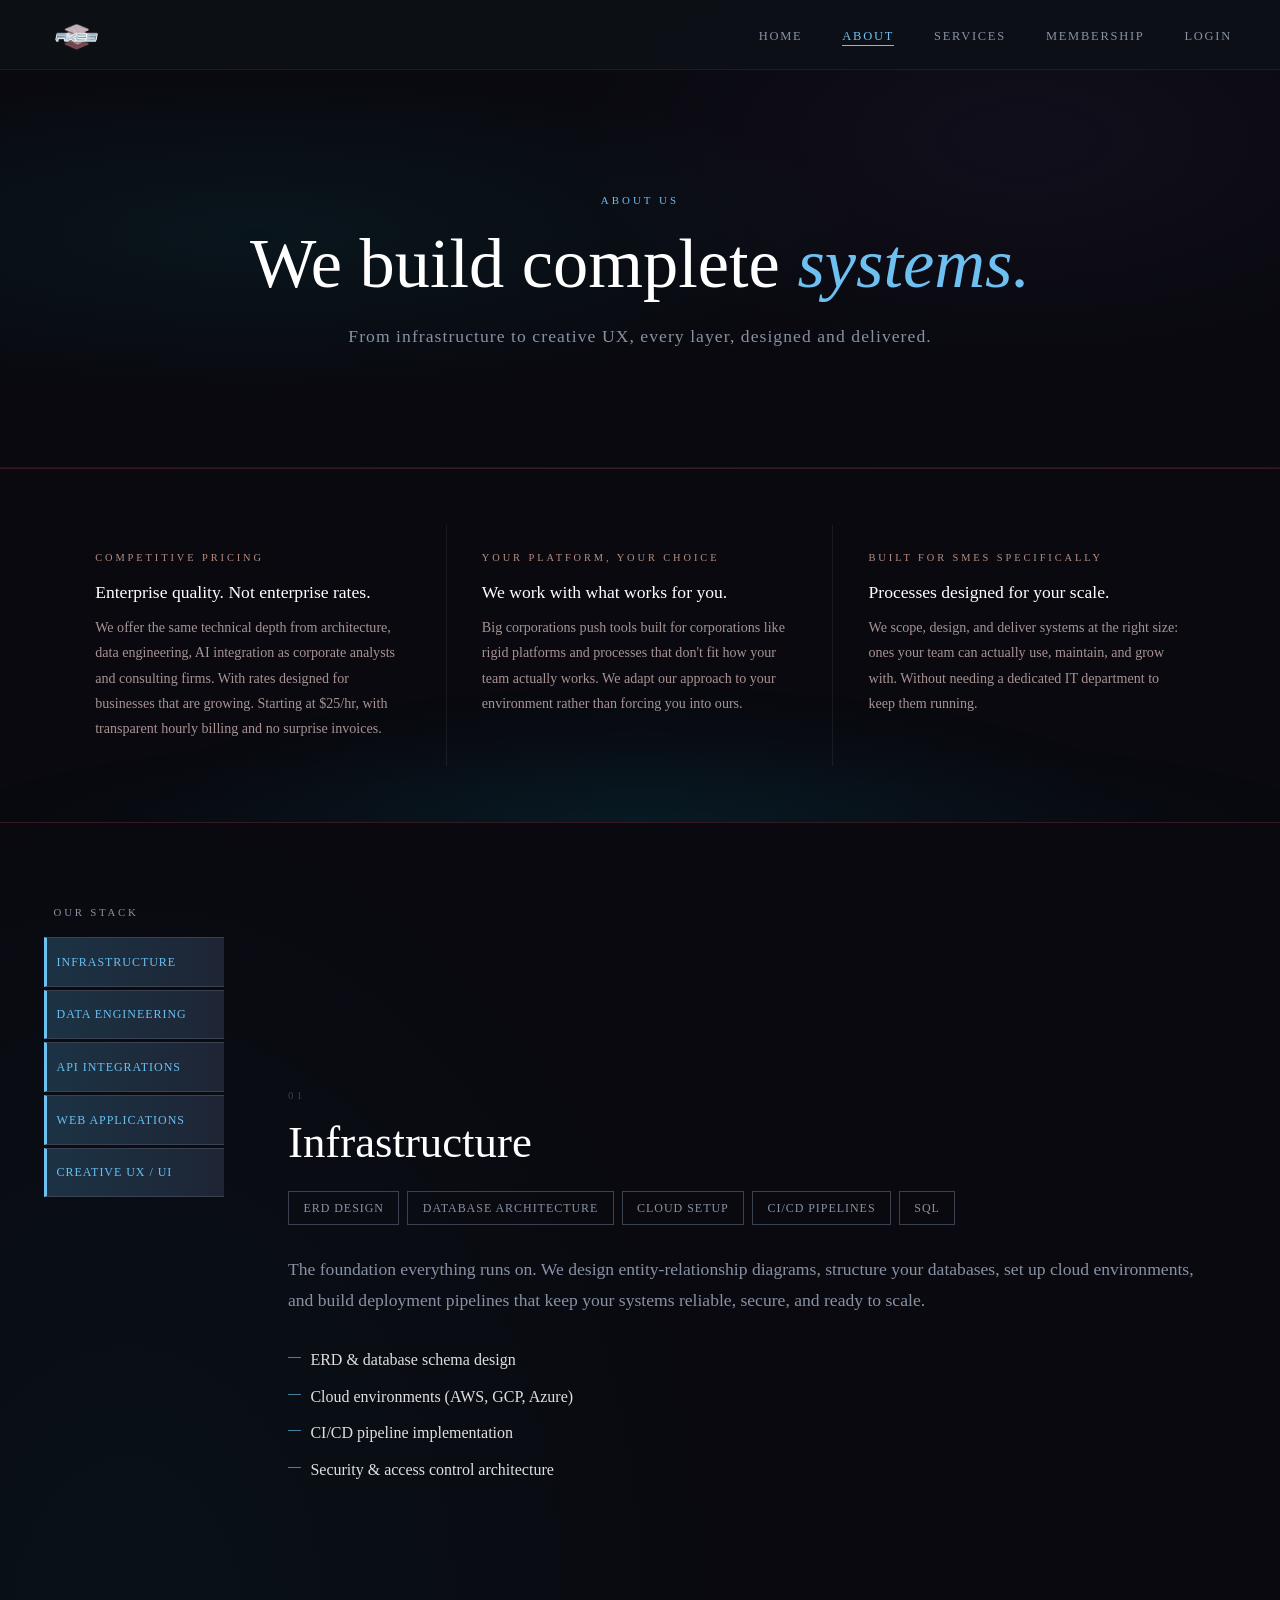
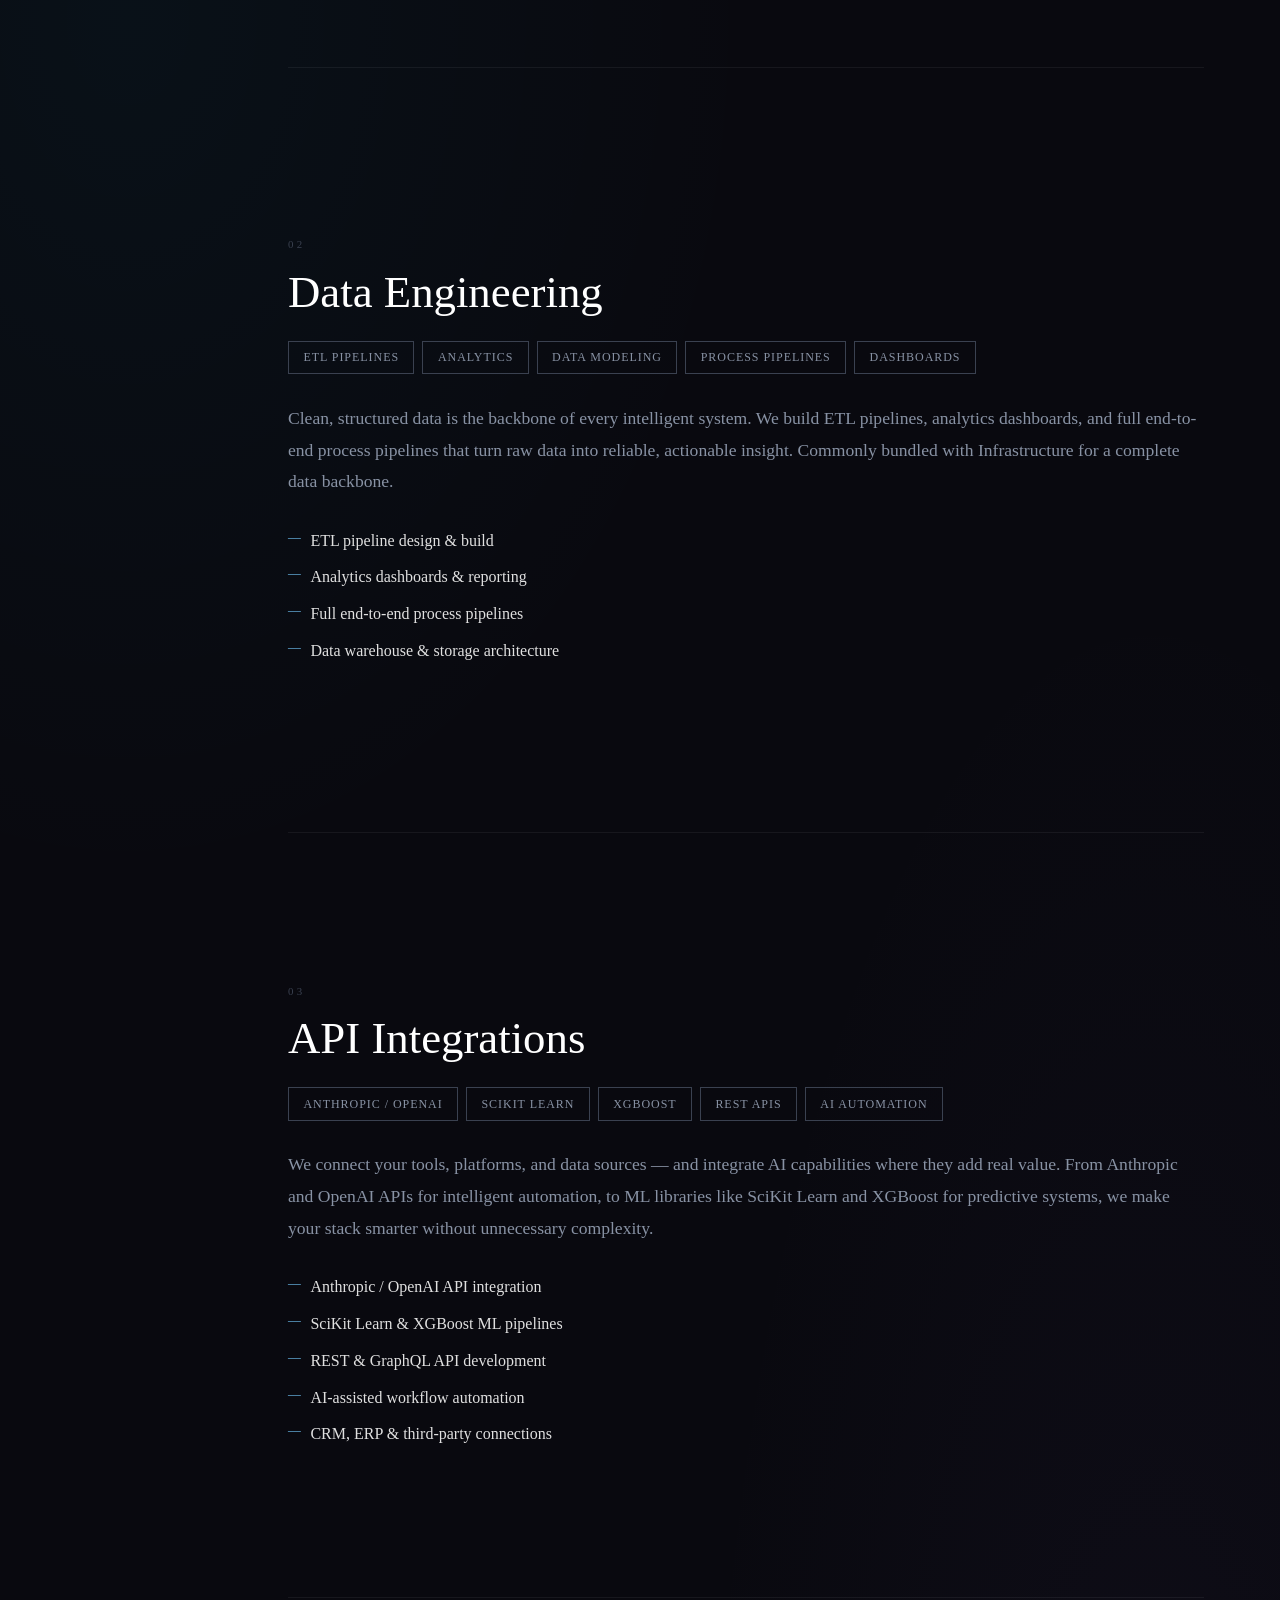
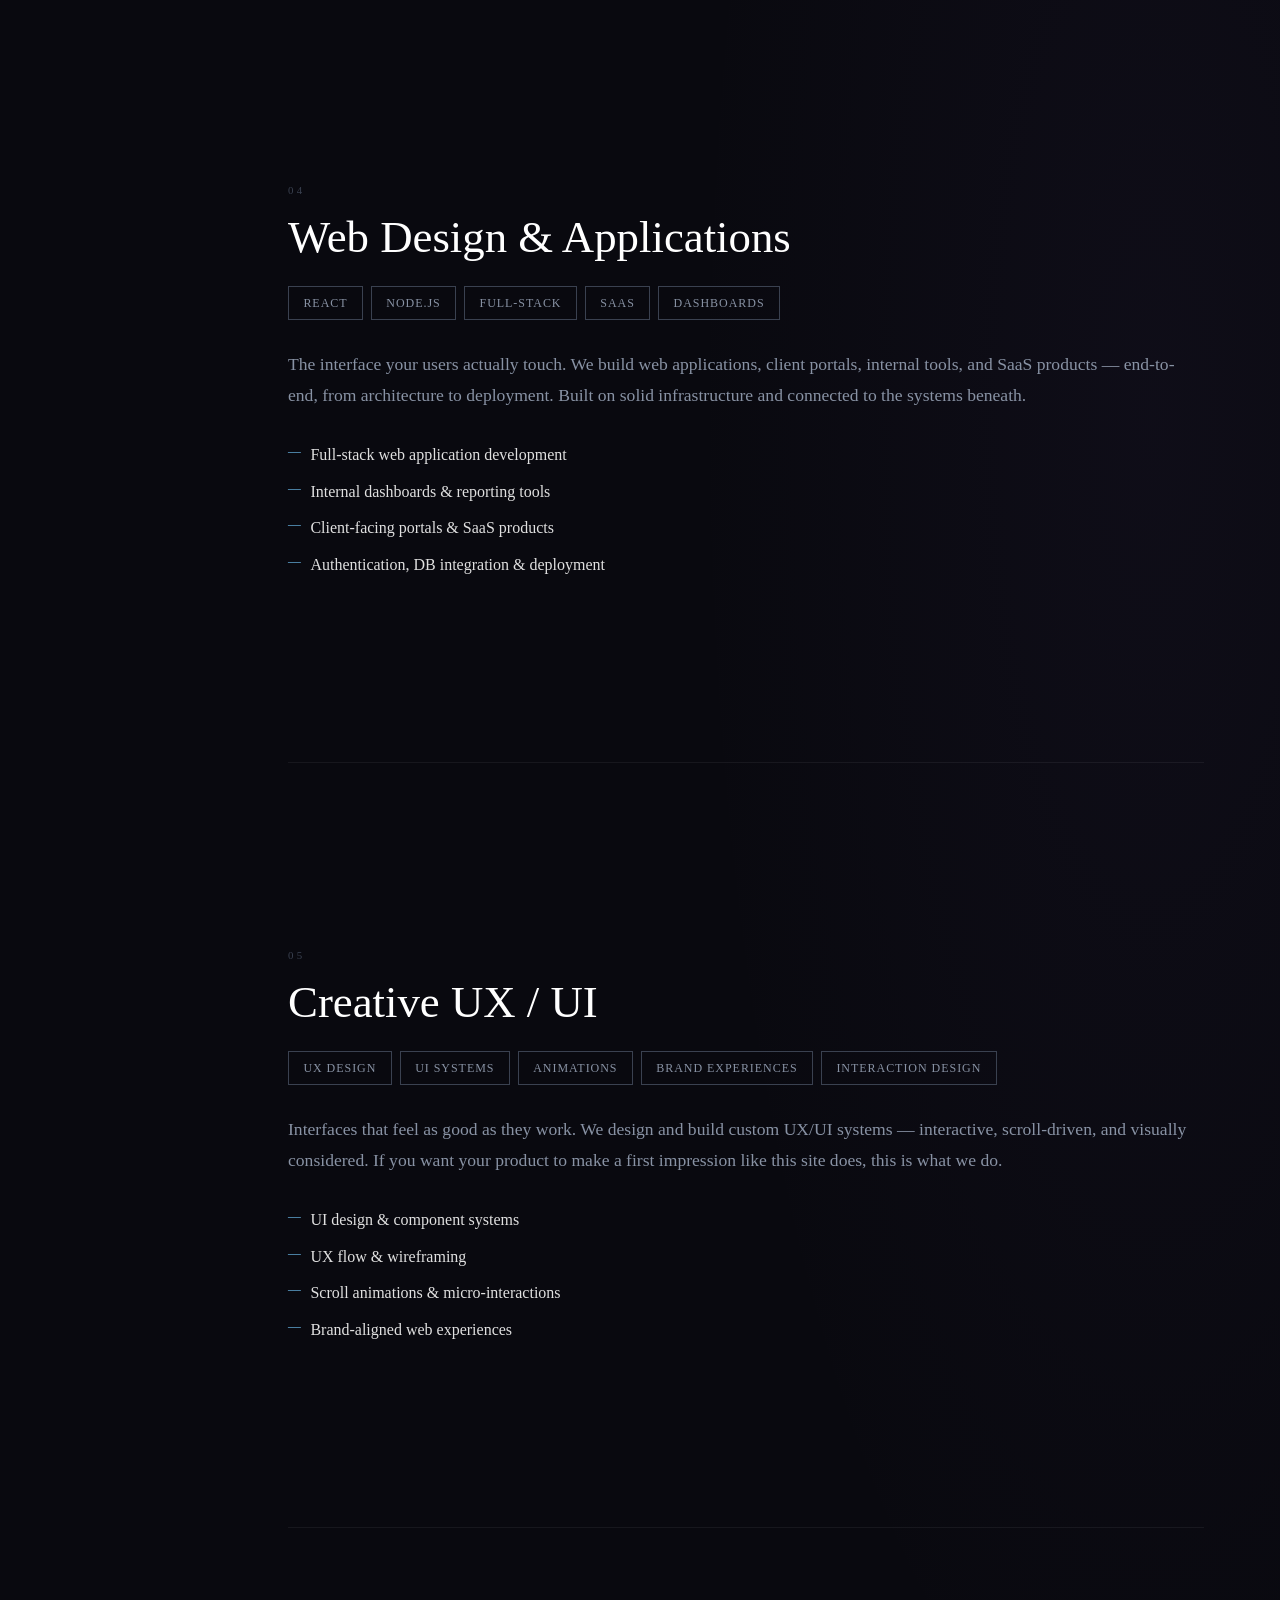
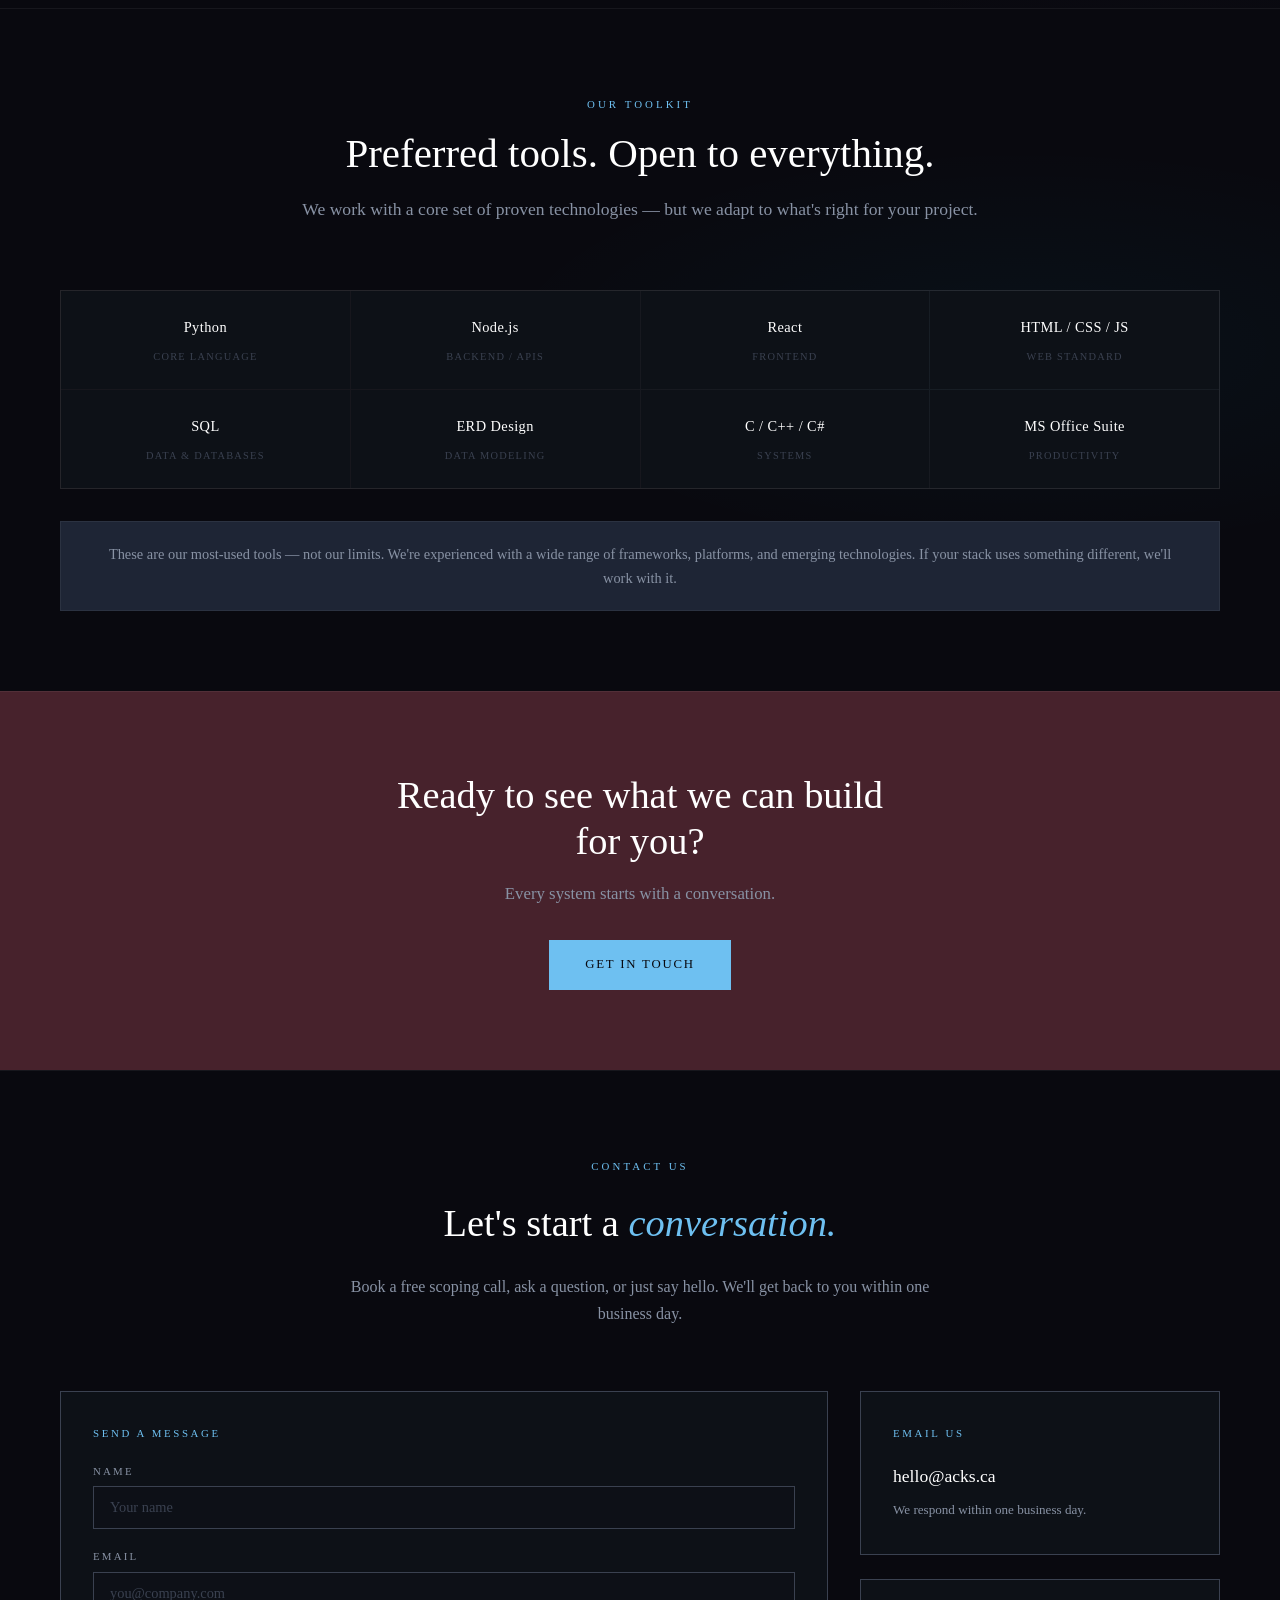
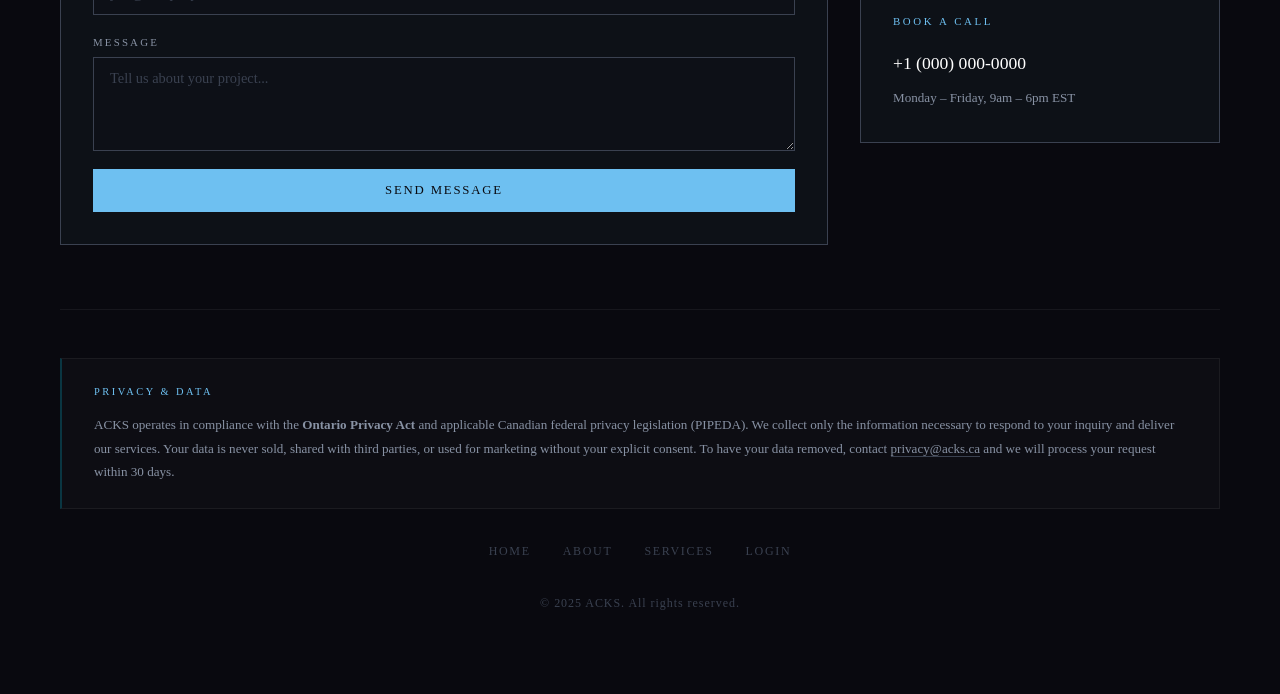
==== commit 690d312a: "Update about.html" ====
--- a/about.html
+++ b/about.html
@@ -40,17 +40,17 @@
       <div class="about-banner-block">
         <span class="banner-label">Competitive Pricing</span>
         <h4>Enterprise quality. Not enterprise rates.</h4>
-        <p>Corporate analysts and consulting firms often charge rates built for Fortune 500 budgets. We offer the same technical depth from architecture, data engineering, AI integration. At rates designed for businesses that are growing, not already massive. Starting at $25/hr, with transparent hourly billing and no surprise invoices.</p>
+        <p> We offer the same technical depth from architecture, data engineering, AI integration as corporate analysts and consulting firms. With rates designed for businesses that are growing. Starting at $25/hr, with transparent hourly billing and no surprise invoices.</p>
       </div>
       <div class="about-banner-block">
         <span class="banner-label">Your Platform, Your Choice</span>
         <h4>We work with what works for you.</h4>
-        <p>Big corporations push tools built for corporations like rigid platforms, vendor lock-in, and processes that don't fit how your team actually works. We're platform-agnostic. Whether you're on AWS or a shared host, using Excel or a custom CRM, we adapt our approach to your environment rather than forcing you into ours.</p>
+        <p>Big corporations push tools built for corporations like rigid platforms and processes that don't fit how your team actually works. We adapt our approach to your environment rather than forcing you into ours.</p>
       </div>
       <div class="about-banner-block">
         <span class="banner-label">Built for SMEs Specifically</span>
         <h4>Processes designed for your scale.</h4>
-        <p>Most software processes are designed to solve problems that large organisations have, not the specific, practical challenges that SME's face. We scope, design, and deliver systems at the right size: ones your team can actually use, maintain, and grow with. Without needing a dedicated IT department to keep them running.</p>
+        <p> We scope, design, and deliver systems at the right size: ones your team can actually use, maintain, and grow with. Without needing a dedicated IT department to keep them running.</p>
       </div>
     </div>
   </div>
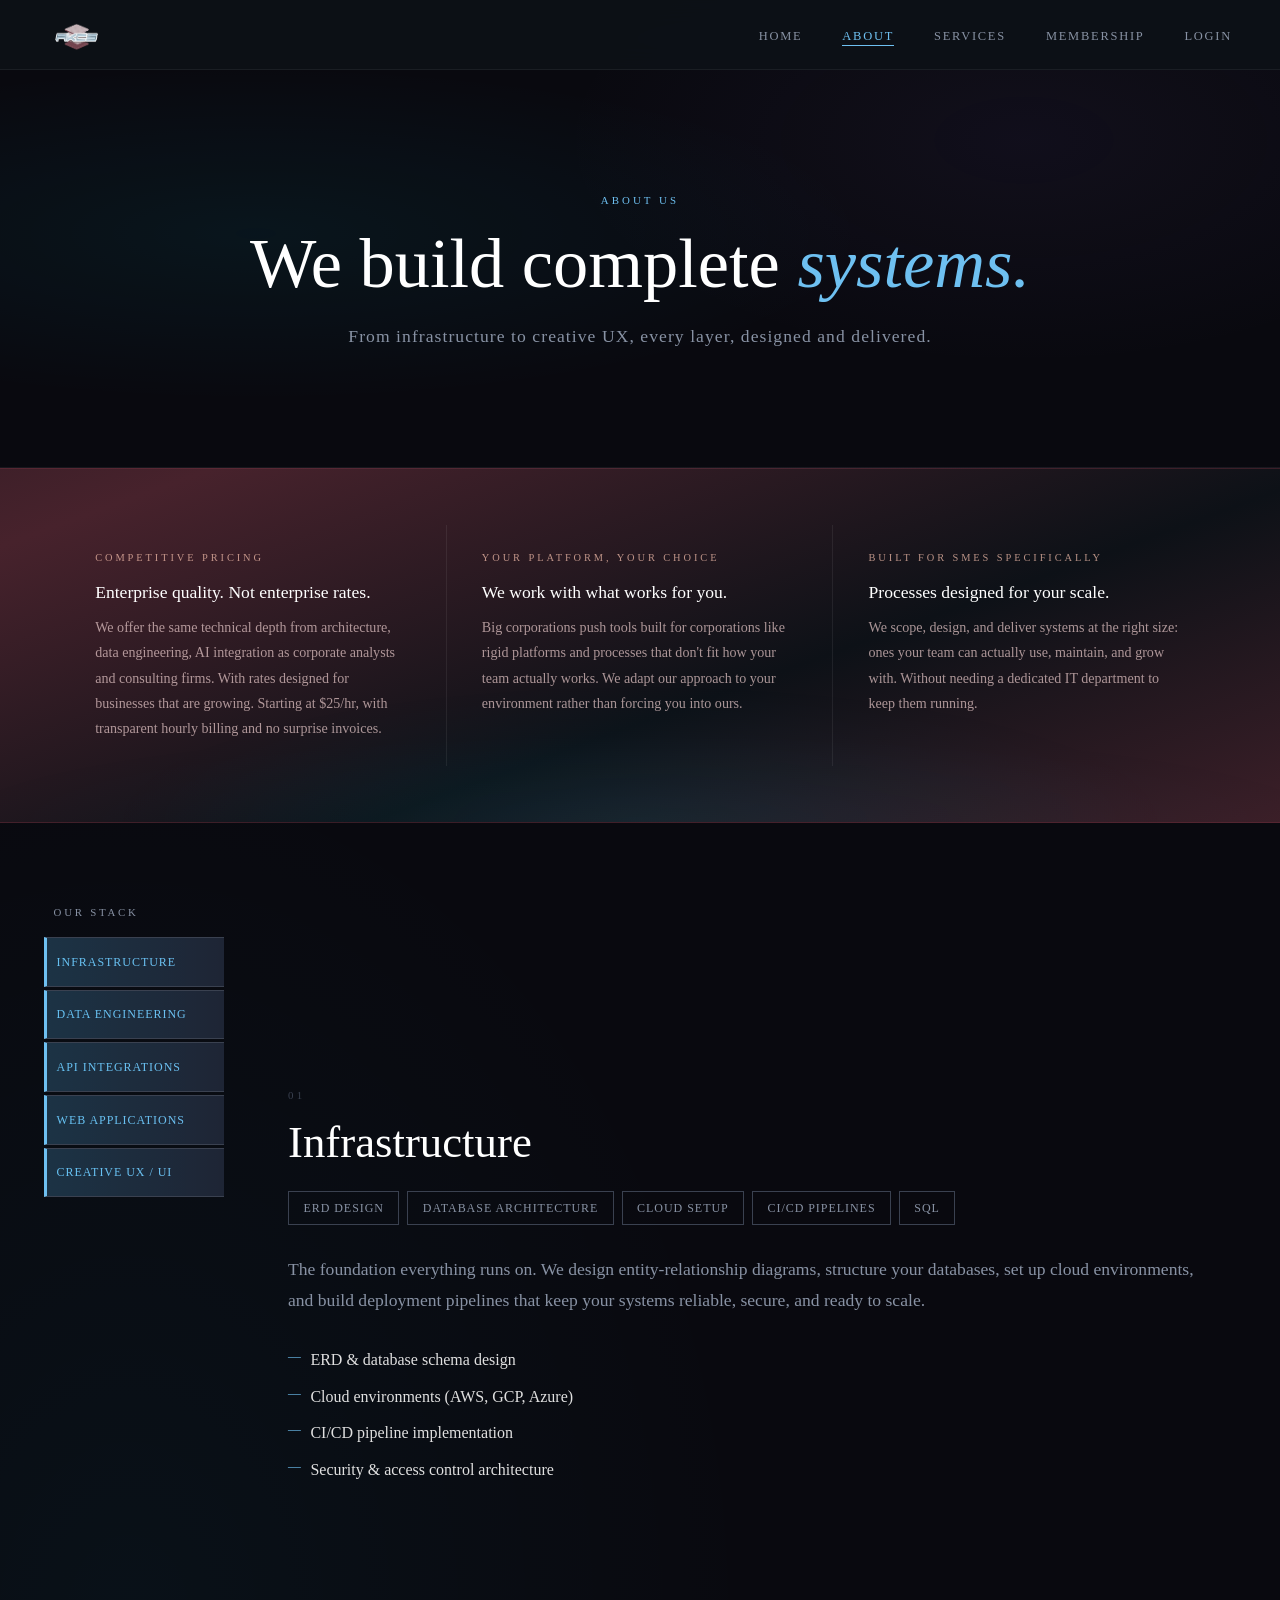
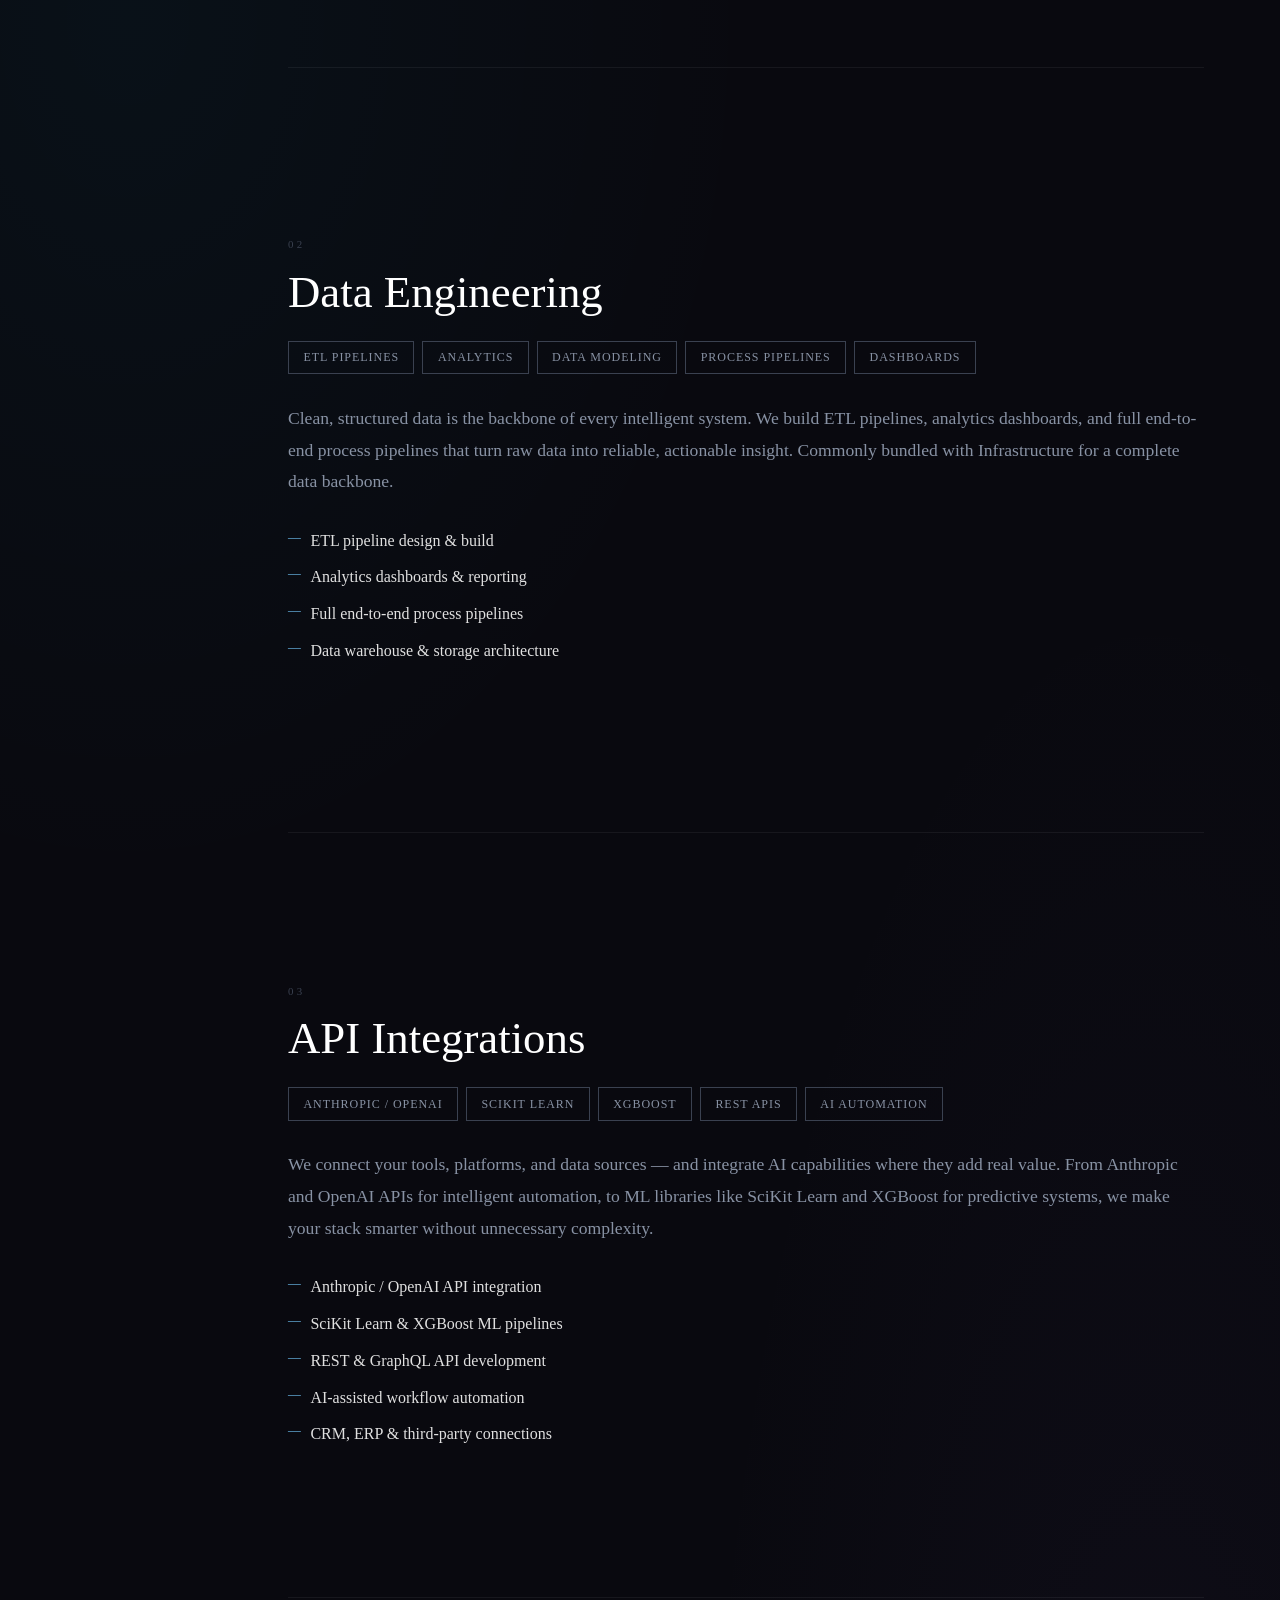
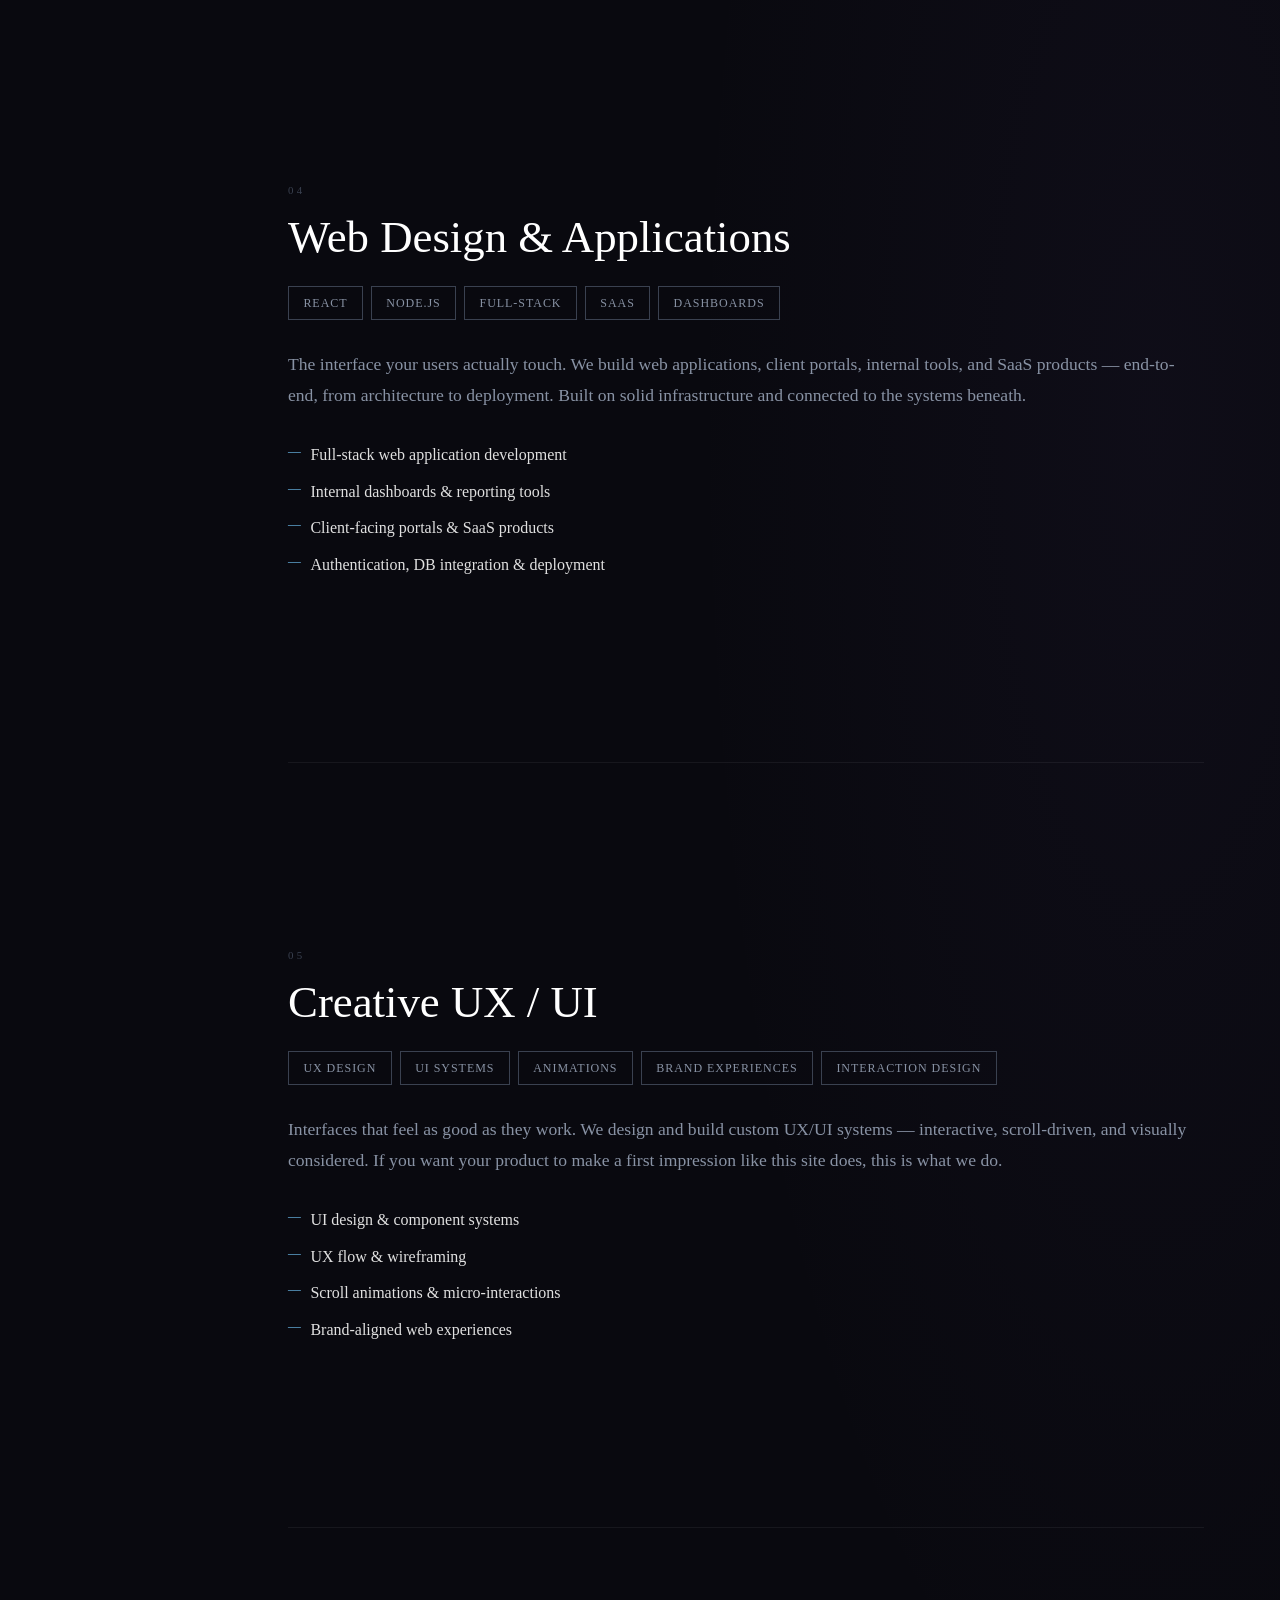
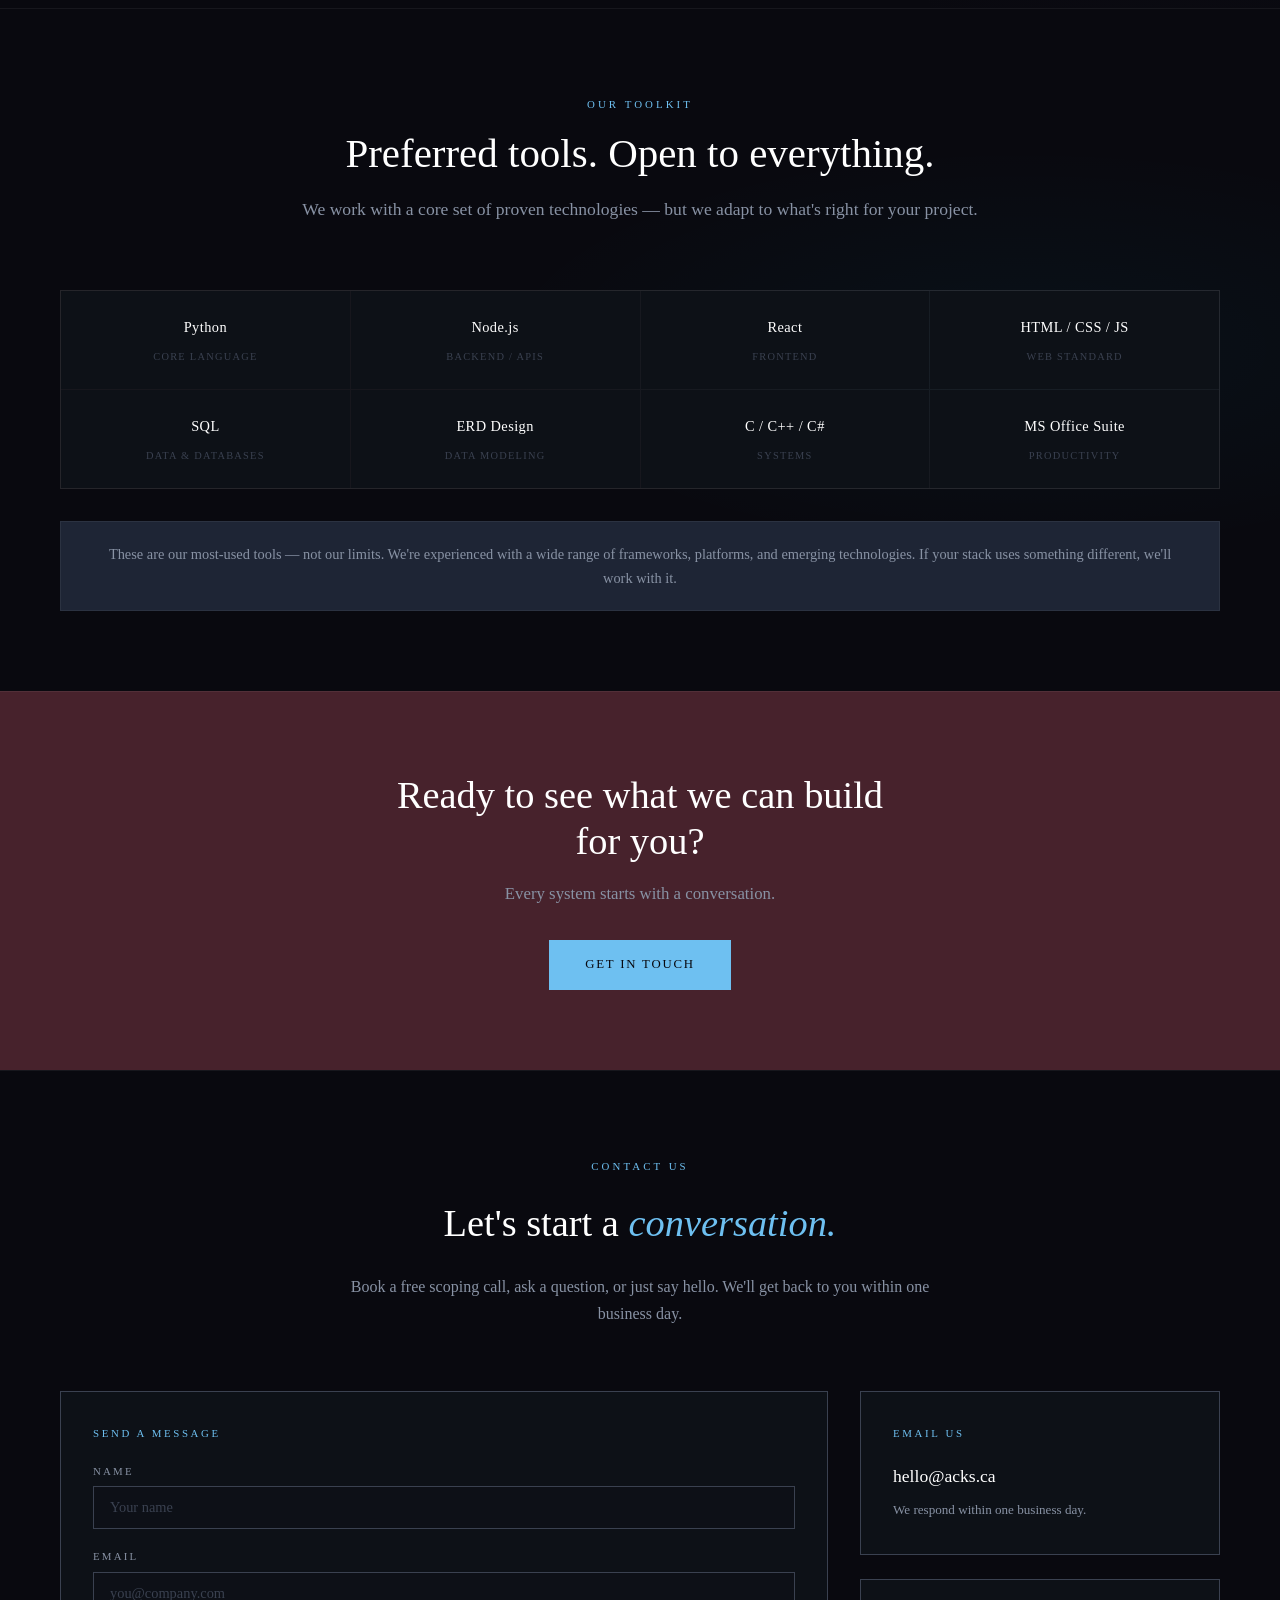
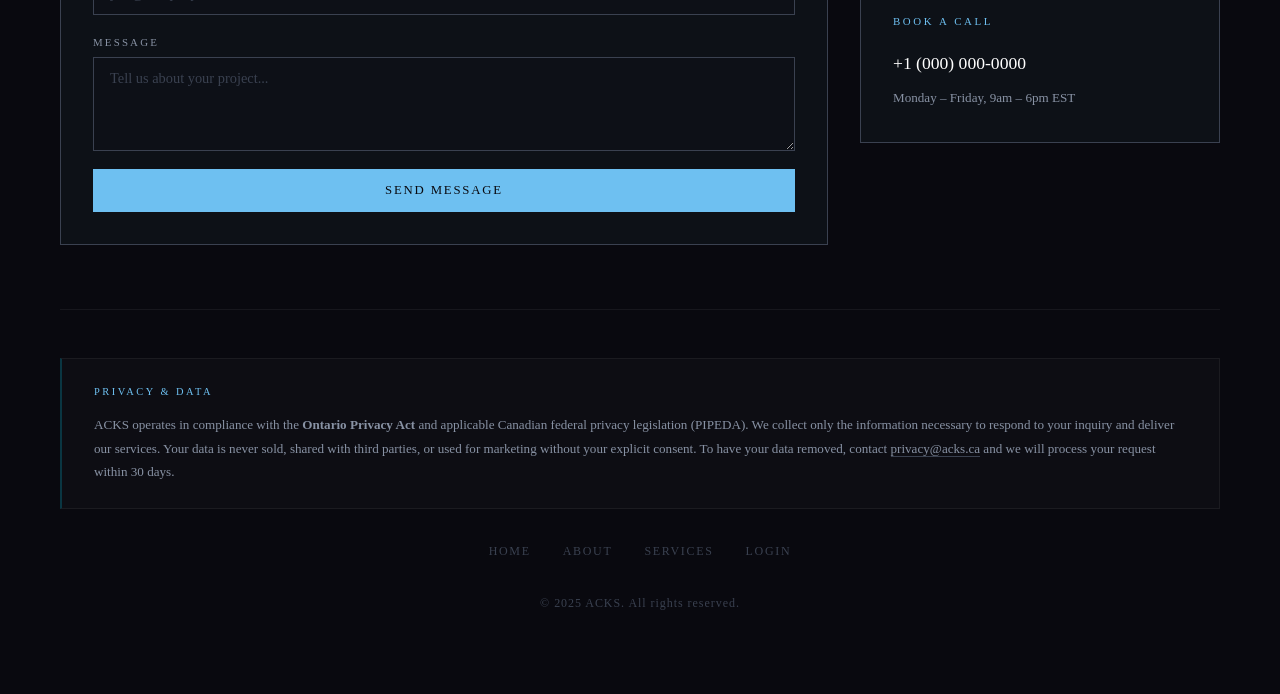
==== commit 277054c8: "Update about.html" ====
--- a/about.html
+++ b/about.html
@@ -7,6 +7,12 @@
   <link rel="stylesheet" href="css/main.css" />
   <link rel="stylesheet" href="css/animation.css" />
   <link rel="stylesheet" href="css/responsive.css" />
+  <style>
+  body.page-about {
+    background: linear-gradient(160deg, #0d1117 0%, #47222c 40%, #0d1117 70%, #47222c 100%);
+    background-attachment: fixed;
+  }
+</style>
 </head>
 <body class="page-about">
 
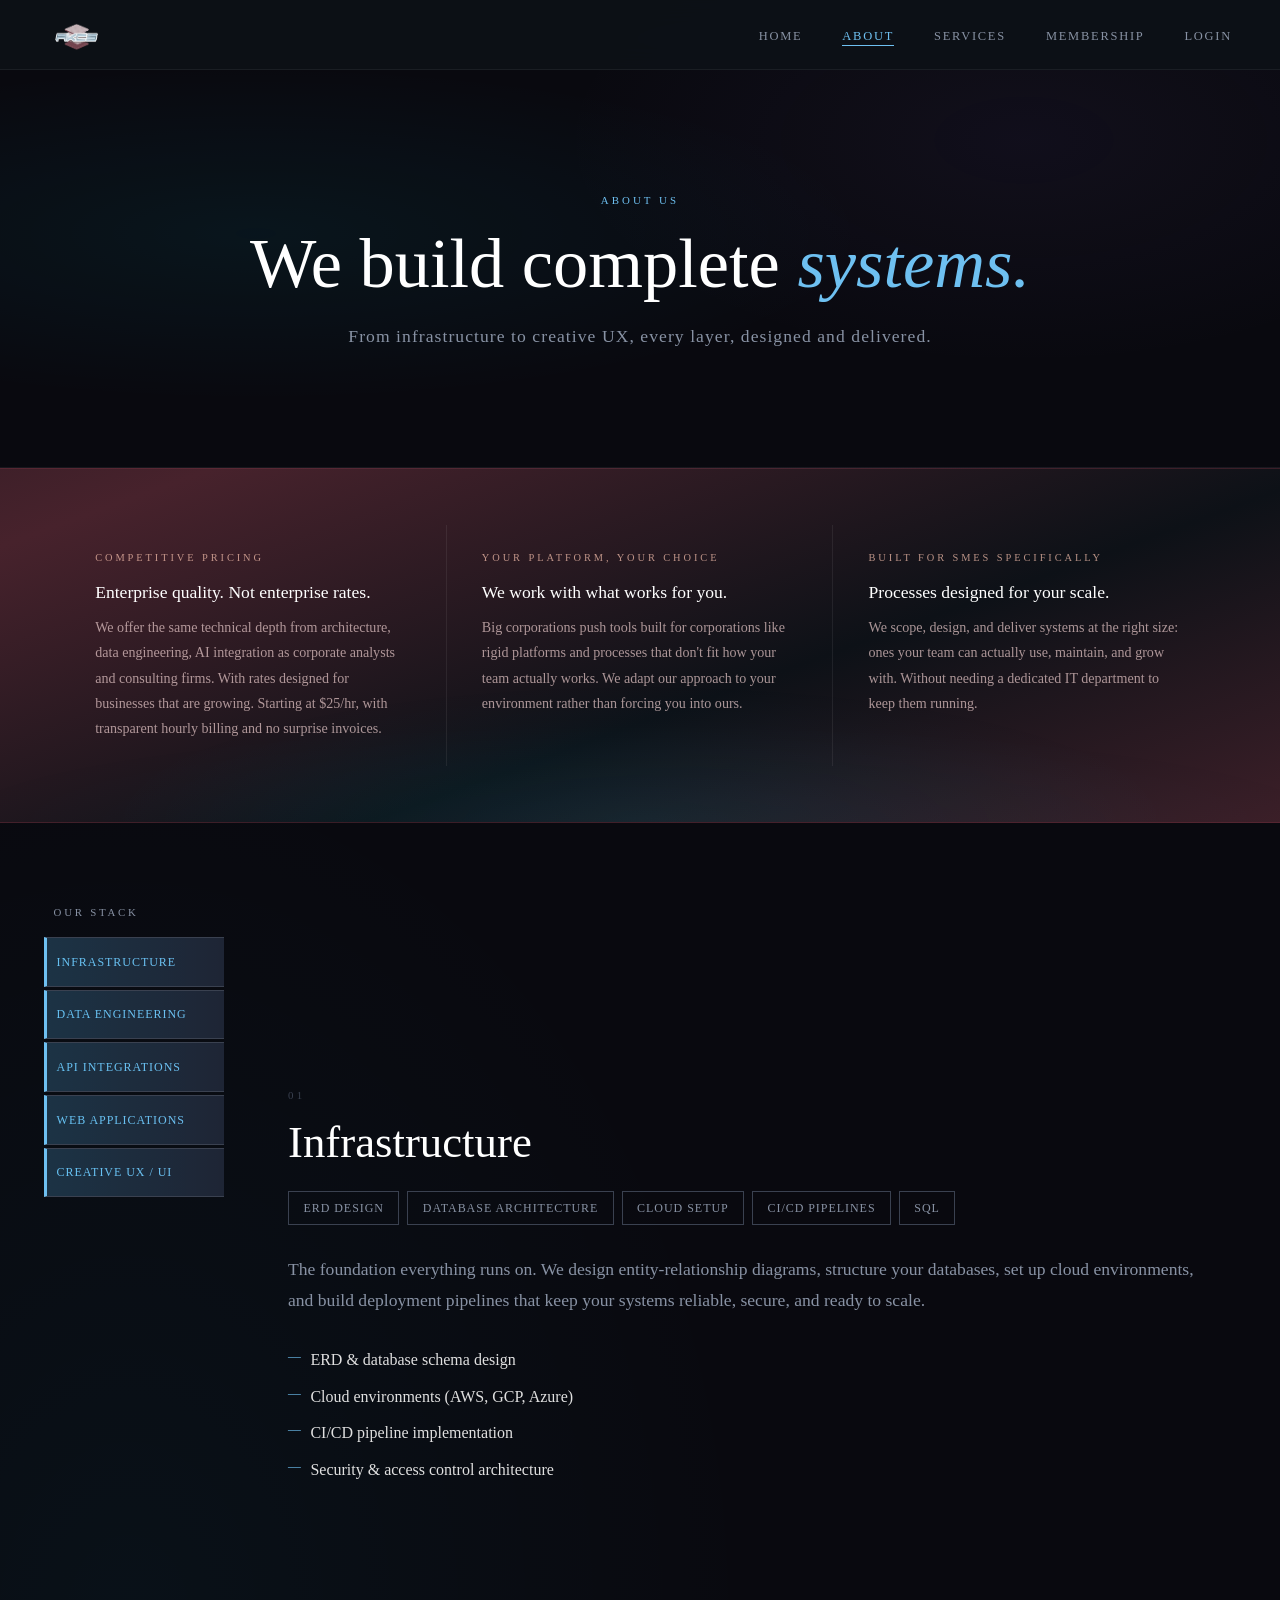
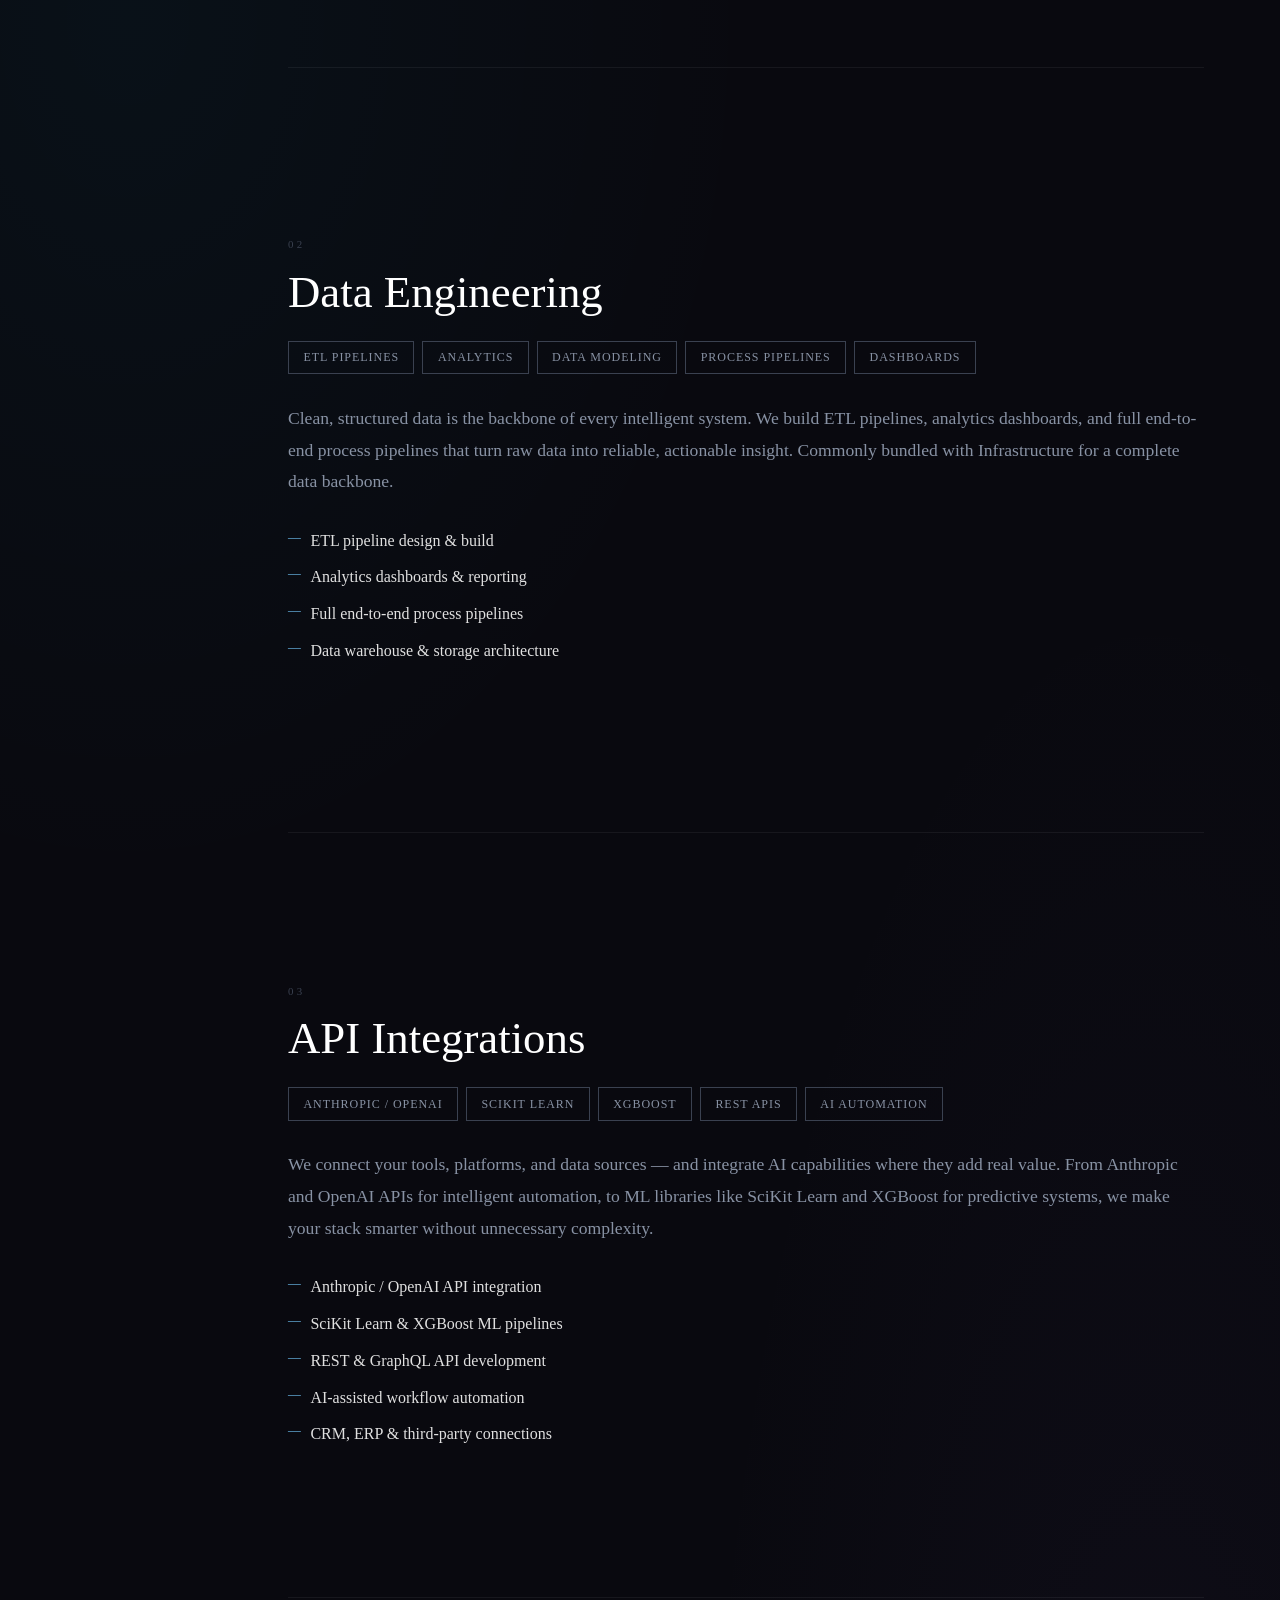
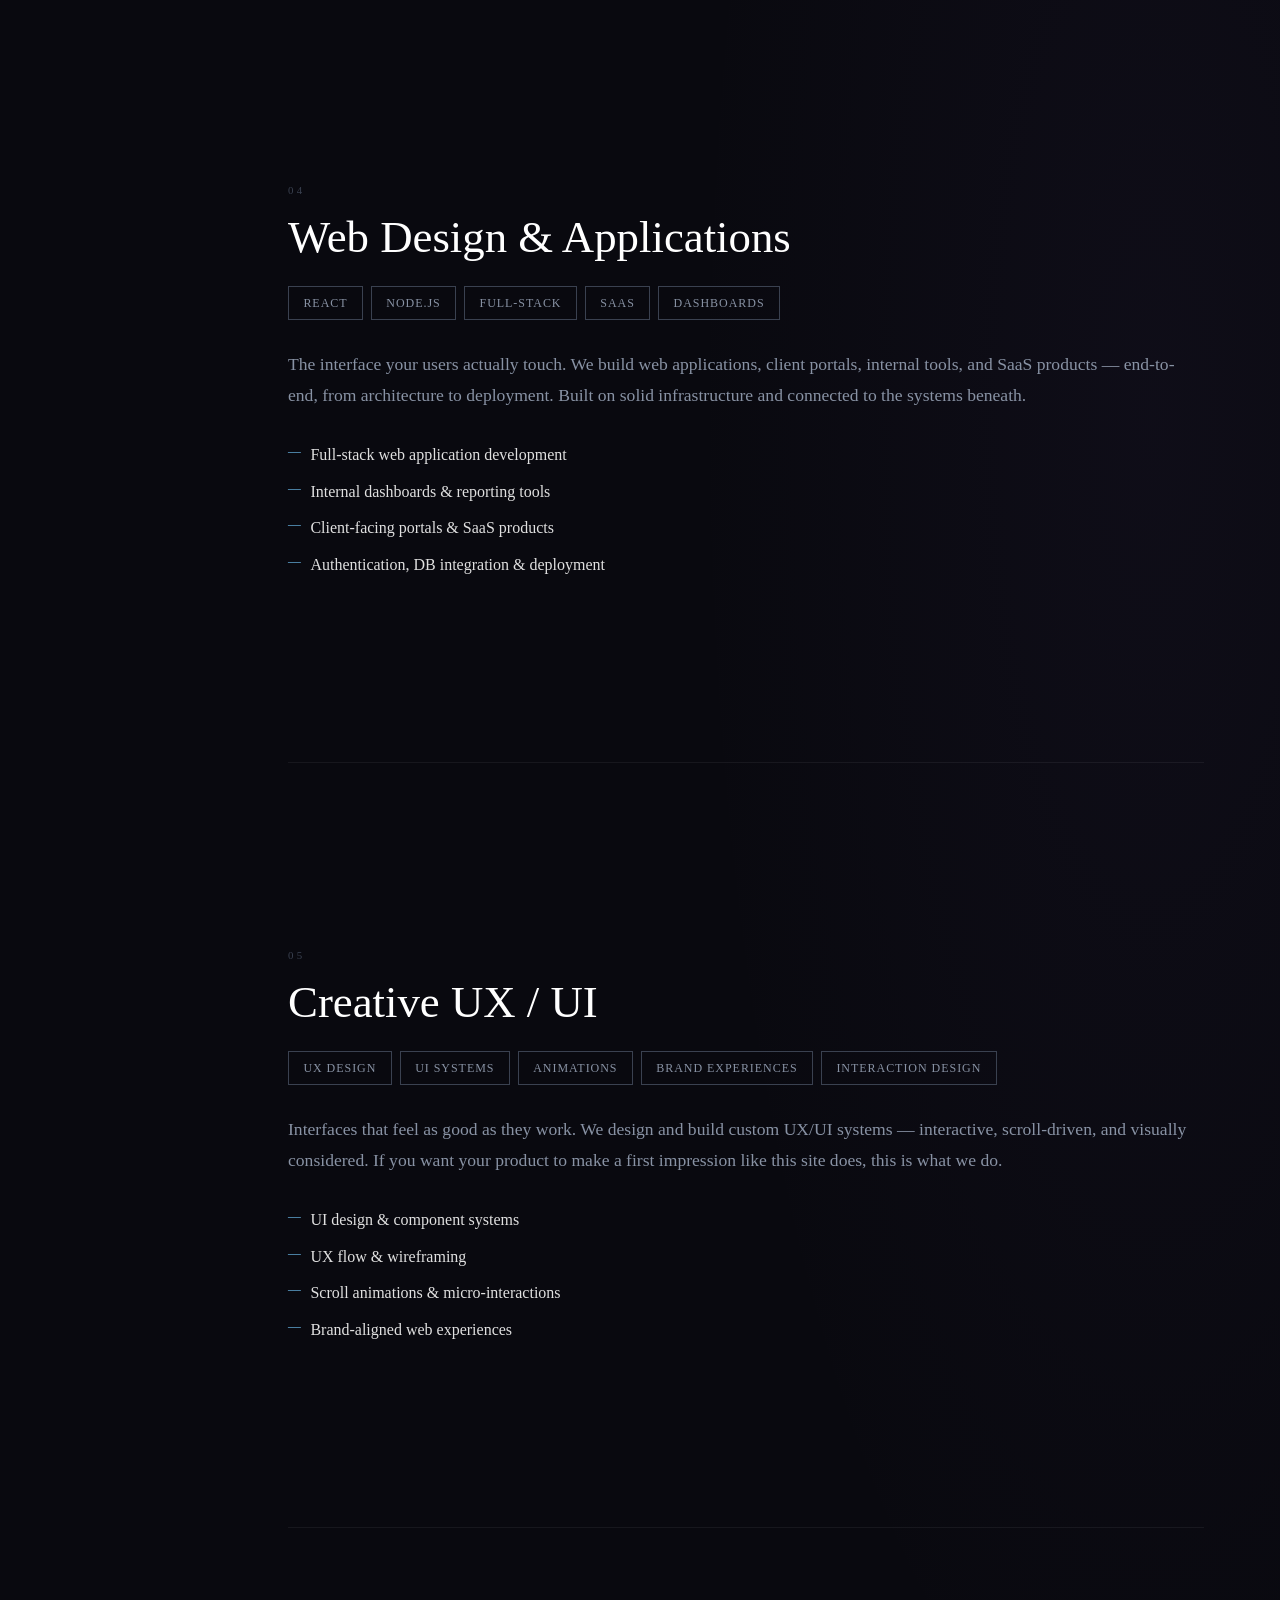
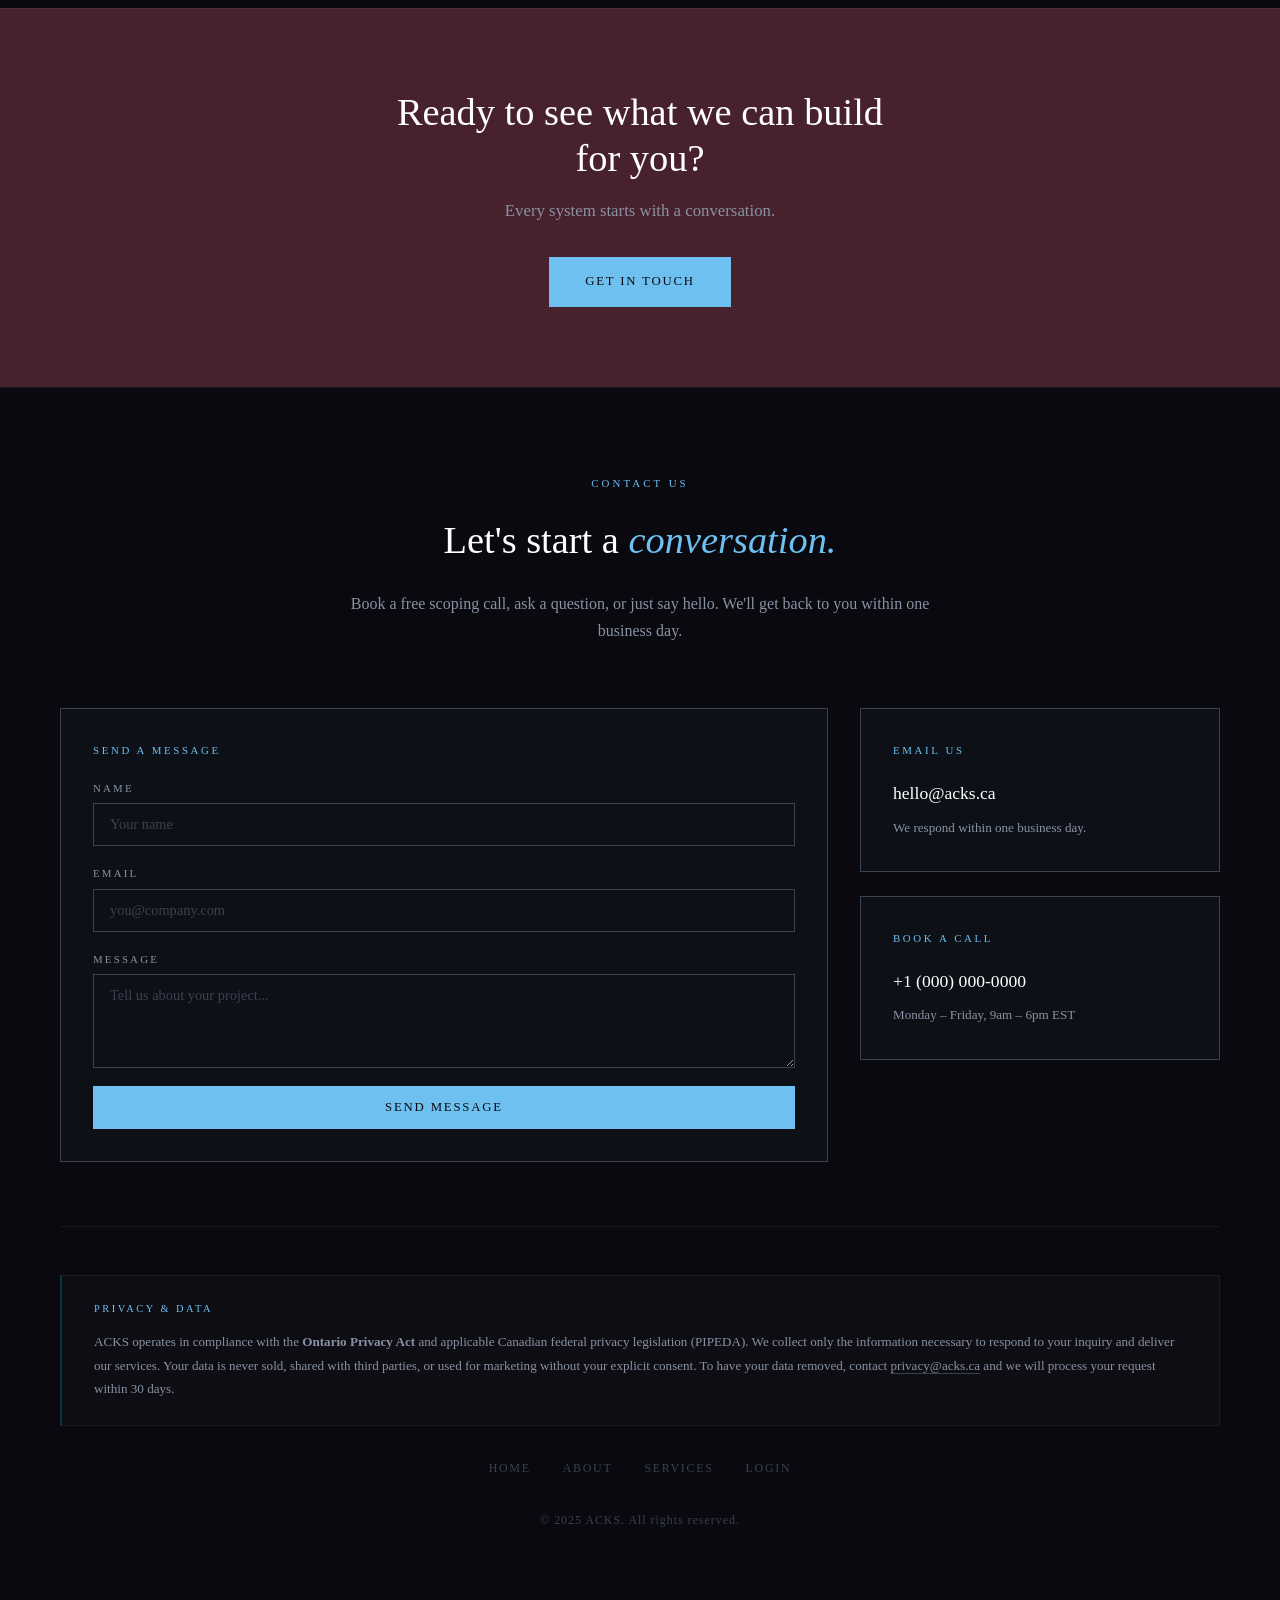
==== commit 12881c6b: "price calc" ====
--- a/about.html
+++ b/about.html
@@ -159,26 +159,6 @@
     </div>
   </section>
 
-  <!-- TOOLS -->
-  <section id="tools-section">
-    <div class="section-header fade-in">
-      <span class="section-label">Our Toolkit</span>
-      <h2>Preferred tools. Open to everything.</h2>
-      <p>We work with a core set of proven technologies — but we adapt to what's right for your project.</p>
-    </div>
-    <div class="tools-grid">
-      <div class="tool-item"><span class="tool-name">Python</span><span class="tool-tag">Core Language</span></div>
-      <div class="tool-item"><span class="tool-name">Node.js</span><span class="tool-tag">Backend / APIs</span></div>
-      <div class="tool-item"><span class="tool-name">React</span><span class="tool-tag">Frontend</span></div>
-      <div class="tool-item"><span class="tool-name">HTML / CSS / JS</span><span class="tool-tag">Web Standard</span></div>
-      <div class="tool-item"><span class="tool-name">SQL</span><span class="tool-tag">Data &amp; Databases</span></div>
-      <div class="tool-item"><span class="tool-name">ERD Design</span><span class="tool-tag">Data Modeling</span></div>
-      <div class="tool-item"><span class="tool-name">C / C++ / C#</span><span class="tool-tag">Systems</span></div>
-      <div class="tool-item"><span class="tool-name">MS Office Suite</span><span class="tool-tag">Productivity</span></div>
-    </div>
-    <p class="tools-note fade-in">These are our most-used tools — not our limits. We're experienced with a wide range of frameworks, platforms, and emerging technologies. If your stack uses something different, we'll work with it.</p>
-  </section>
-
   <!-- CTA -->
   <section id="about-cta">
     <div class="cta-content fade-in">
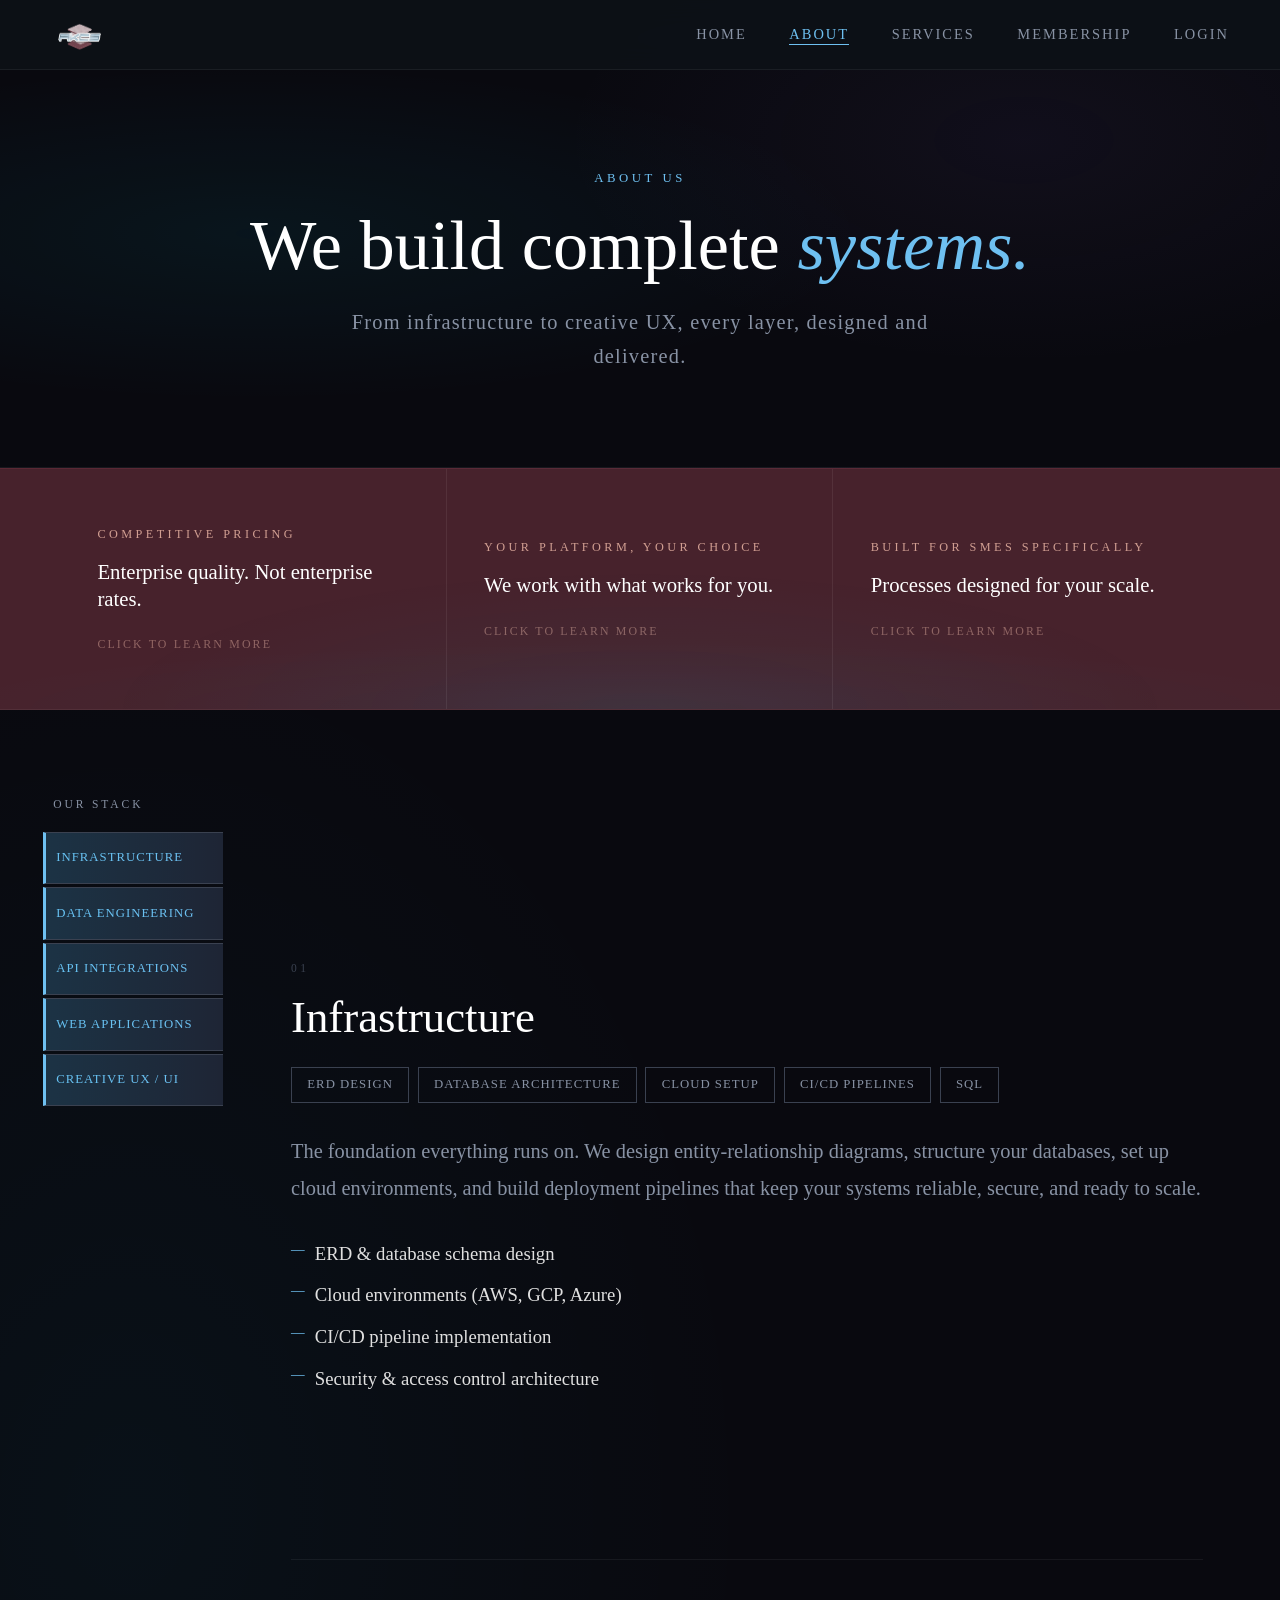
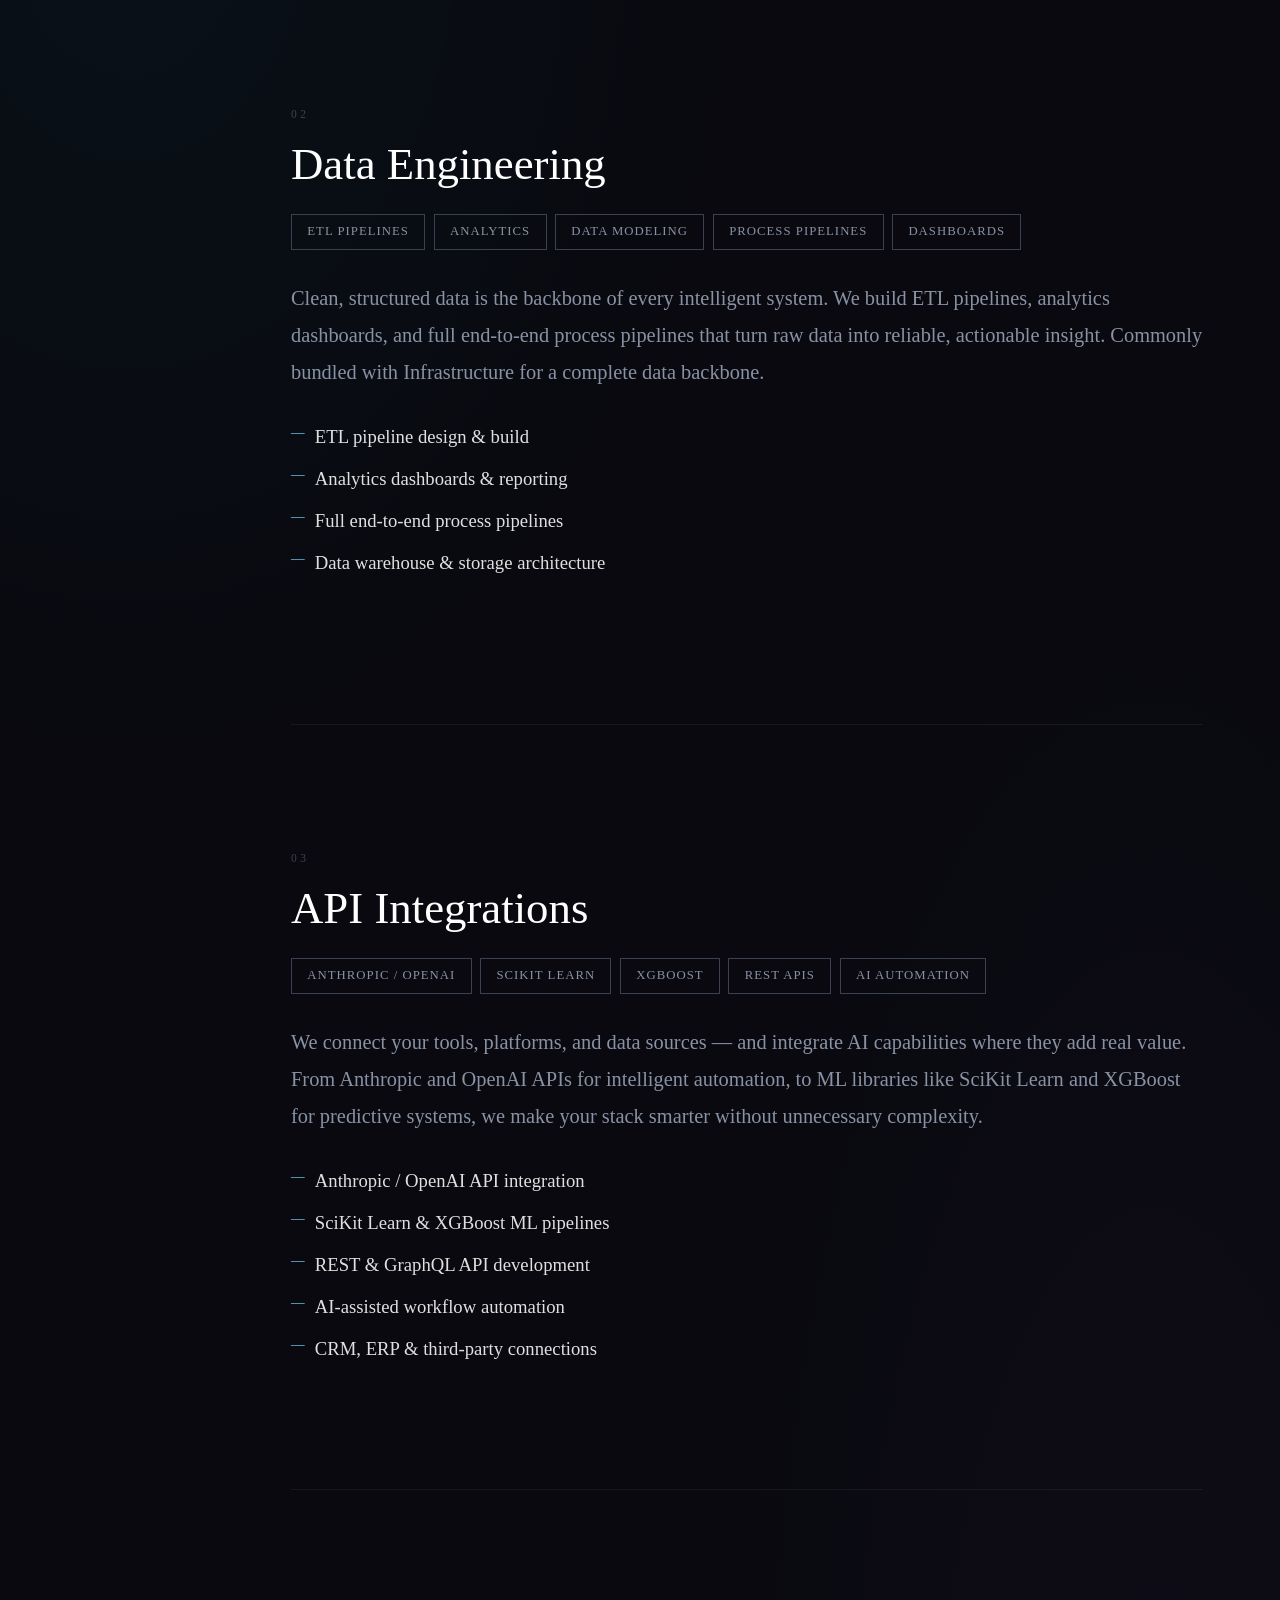
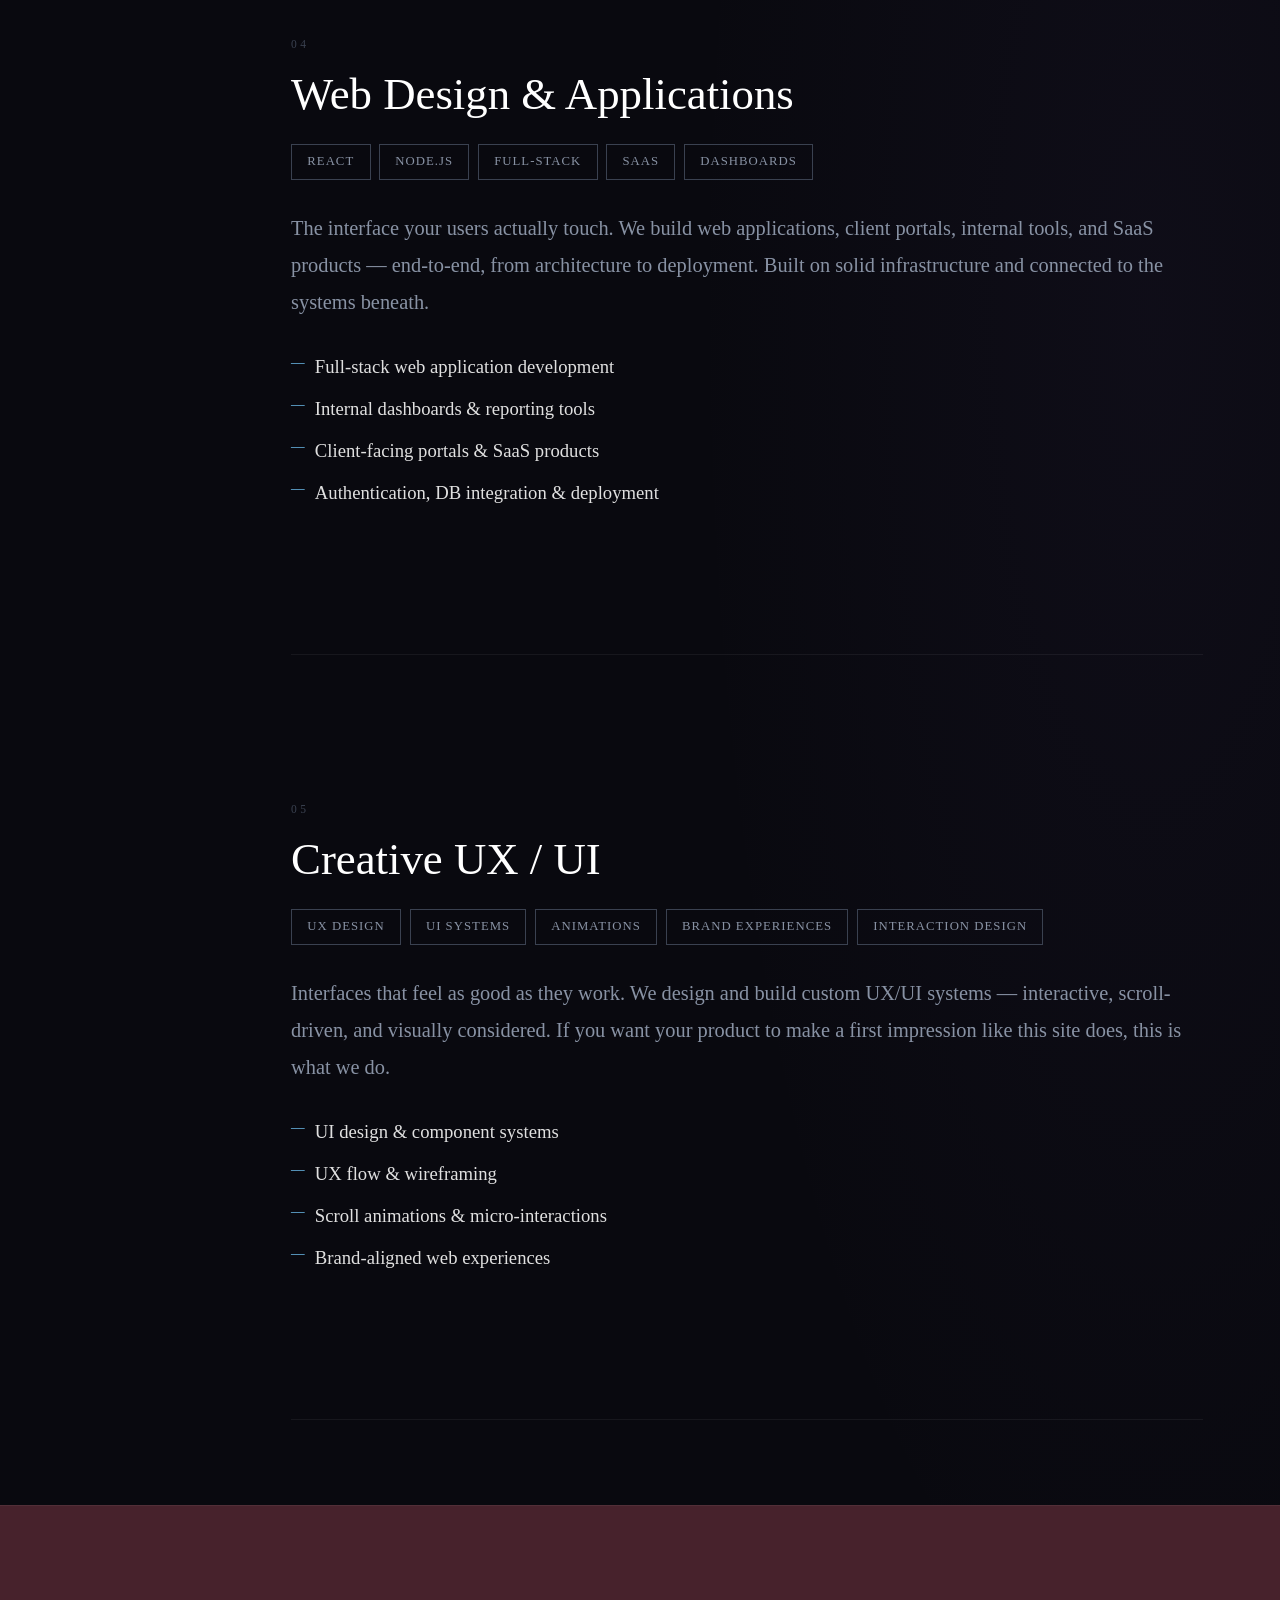
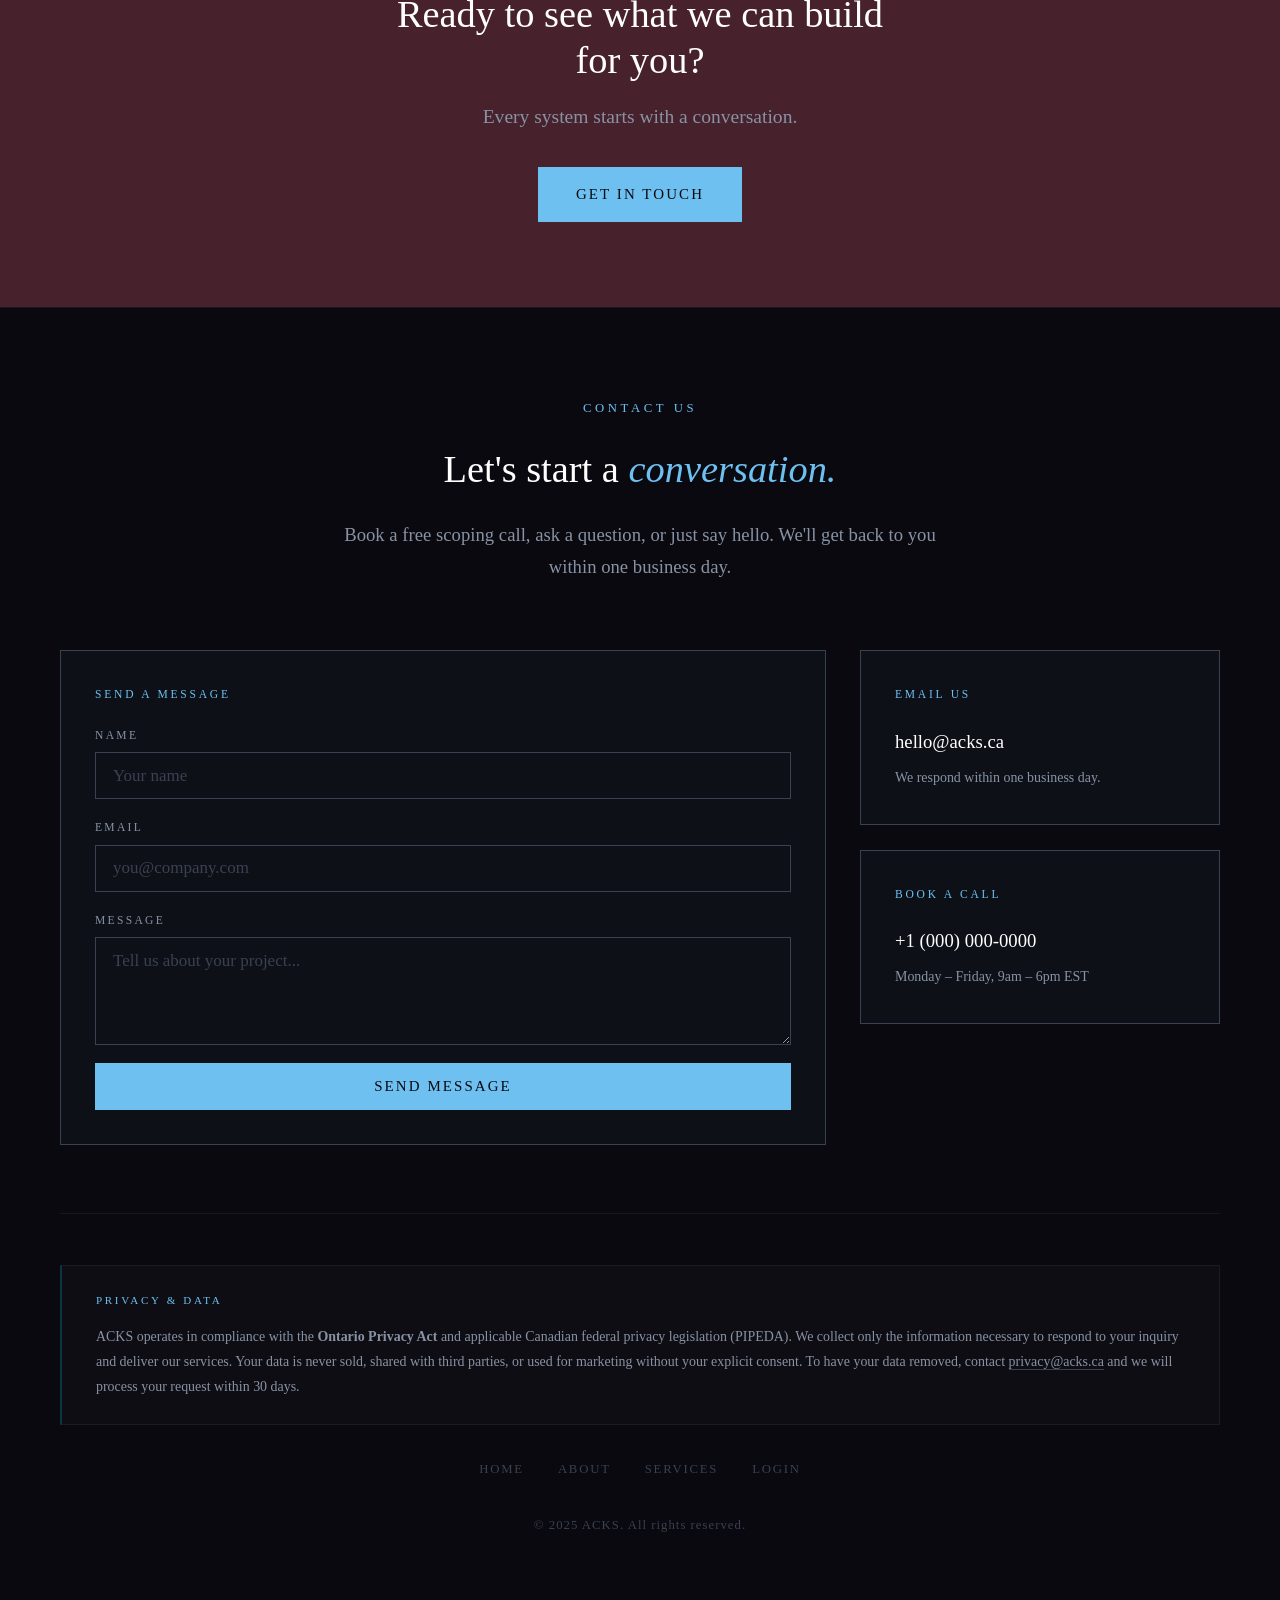
==== commit 723a6430: "last?" ====
--- a/about.html
+++ b/about.html
@@ -40,24 +40,55 @@
     </div>
   </header>
 
-  <!-- RED-THEME SME BANNER -->
+  <!-- RED-THEME SME BANNER — flip cards -->
   <div id="about-sme-banner">
     <div class="about-banner-inner">
-      <div class="about-banner-block">
-        <span class="banner-label">Competitive Pricing</span>
-        <h4>Enterprise quality. Not enterprise rates.</h4>
-        <p> We offer the same technical depth from architecture, data engineering, AI integration as corporate analysts and consulting firms. With rates designed for businesses that are growing. Starting at $25/hr, with transparent hourly billing and no surprise invoices.</p>
-      </div>
-      <div class="about-banner-block">
-        <span class="banner-label">Your Platform, Your Choice</span>
-        <h4>We work with what works for you.</h4>
-        <p>Big corporations push tools built for corporations like rigid platforms and processes that don't fit how your team actually works. We adapt our approach to your environment rather than forcing you into ours.</p>
-      </div>
-      <div class="about-banner-block">
-        <span class="banner-label">Built for SMEs Specifically</span>
-        <h4>Processes designed for your scale.</h4>
-        <p> We scope, design, and deliver systems at the right size: ones your team can actually use, maintain, and grow with. Without needing a dedicated IT department to keep them running.</p>
-      </div>
+
+      <div class="about-banner-flip-card" tabindex="0" role="button" aria-label="Flip card: Competitive Pricing">
+        <div class="abf-inner">
+          <div class="abf-front">
+            <span class="banner-label">Competitive Pricing</span>
+            <h4>Enterprise quality. Not enterprise rates.</h4>
+            <span class="abf-hint">Click to learn more</span>
+          </div>
+          <div class="abf-back">
+            <span class="banner-label">Competitive Pricing</span>
+            <h4>Enterprise quality. Not enterprise rates.</h4>
+            <p>We offer the same technical depth — architecture, data engineering, AI integration — as corporate consulting firms, at rates designed for growing businesses. Transparent hourly billing, no surprise invoices.</p>
+          </div>
+        </div>
+      </div>
+
+      <div class="about-banner-flip-card" tabindex="0" role="button" aria-label="Flip card: Your Platform, Your Choice">
+        <div class="abf-inner">
+          <div class="abf-front">
+            <span class="banner-label">Your Platform, Your Choice</span>
+            <h4>We work with what works for you.</h4>
+            <span class="abf-hint">Click to learn more</span>
+          </div>
+          <div class="abf-back">
+            <span class="banner-label">Your Platform, Your Choice</span>
+            <h4>We work with what works for you.</h4>
+            <p>Large corporations push tools built for corporations — rigid platforms that don't fit how your team works. We adapt our approach to your environment, your stack, and your process — not the other way around.</p>
+          </div>
+        </div>
+      </div>
+
+      <div class="about-banner-flip-card" tabindex="0" role="button" aria-label="Flip card: Built for SMEs Specifically">
+        <div class="abf-inner">
+          <div class="abf-front">
+            <span class="banner-label">Built for SMEs Specifically</span>
+            <h4>Processes designed for your scale.</h4>
+            <span class="abf-hint">Click to learn more</span>
+          </div>
+          <div class="abf-back">
+            <span class="banner-label">Built for SMEs Specifically</span>
+            <h4>Processes designed for your scale.</h4>
+            <p>We scope, design, and deliver systems at the right size — ones your team can actually use, maintain, and grow with. No dedicated IT department required to keep them running.</p>
+          </div>
+        </div>
+      </div>
+
     </div>
   </div>
 
--- a/css/main.css
+++ b/css/main.css
@@ -37,7 +37,7 @@
 
 /* ── RESET ── */
 *,*::before,*::after{margin:0;padding:0;box-sizing:border-box}
-html{scroll-behavior:smooth;font-size:16px}
+html{scroll-behavior:smooth;font-size:17px}
 body{background-color:var(--color-bg);color:var(--color-text);font-family:var(--font-main);line-height:1.7;overflow-x:hidden;-webkit-font-smoothing:antialiased}
 img{max-width:100%;display:block}
 a{color:var(--color-accent);text-decoration:none;transition:color .2s}
@@ -50,7 +50,7 @@
 .nav-logo:hover{color:var(--cyan-bright)}
 .nav-logo-img{height:56px;max-height:56px;width:auto;display:block}
 .nav-links{display:flex;gap:2.5rem;list-style:none}
-.nav-links a{font-size:.78rem;letter-spacing:.14em;text-transform:uppercase;color:var(--grey-mid);transition:color .2s}
+.nav-links a{font-size:.85rem;letter-spacing:.14em;text-transform:uppercase;color:var(--grey-mid);transition:color .2s}
 .nav-links a:hover,.nav-links a.active{color:var(--white)}
 .nav-links a.active{border-bottom:1px solid var(--cyan-bright);padding-bottom:2px;color:var(--cyan-bright)}
 .nav-toggle{display:none;flex-direction:column;gap:5px;background:none;border:none;cursor:pointer;padding:4px}
@@ -58,14 +58,14 @@
 
 /* ── UTILITIES ── */
 section{width:100%;padding:var(--section-pad)}
-.section-label{display:inline-block;font-size:.68rem;letter-spacing:.28em;text-transform:uppercase;color:var(--cyan-bright);margin-bottom:1rem}
+.section-label{display:inline-block;font-size:.75rem;letter-spacing:.28em;text-transform:uppercase;color:var(--cyan-bright);margin-bottom:1rem}
 .section-header{text-align:center;max-width:700px;margin:0 auto 4rem}
 .section-header h2{font-size:clamp(2rem,3.2vw,2.8rem);font-weight:normal;color:var(--white);line-height:1.2;margin-bottom:1rem}
-.section-header p{color:var(--grey-mid);font-size:1.1rem;line-height:1.8}
+.section-header p{color:var(--grey-mid);font-size:1.2rem;line-height:1.85}
 .highlight{font-style:italic;color:var(--cyan-bright)}
 
 /* ── BUTTONS ── */
-.btn{display:inline-block;padding:.8rem 2.2rem;background:var(--cyan-bright);border:1px solid var(--cyan-bright);color:var(--black);font-family:var(--font-main);font-size:.8rem;letter-spacing:.14em;text-transform:uppercase;cursor:pointer;transition:background .2s,color .2s,transform .2s,box-shadow .2s}
+.btn{display:inline-block;padding:.8rem 2.2rem;background:var(--cyan-bright);border:1px solid var(--cyan-bright);color:var(--black);font-family:var(--font-main);font-size:.88rem;letter-spacing:.14em;text-transform:uppercase;cursor:pointer;transition:background .2s,color .2s,transform .2s,box-shadow .2s}
 .btn:hover{background:transparent;color:var(--cyan-bright);transform:translateY(-2px);box-shadow:0 6px 20px rgba(0,212,255,.18)}
 
 /* ── SECTION GLOW ── */
@@ -80,7 +80,7 @@
 .page-services #services-hero{background:radial-gradient(ellipse 70% 60% at 30% 50%,rgba(0,212,255,.05) 0%,transparent 60%),radial-gradient(ellipse 50% 80% at 75% 30%,rgba(124,92,191,.06) 0%,transparent 60%),var(--navy)}
 .page-header-content{max-width:800px;width:100%;position:relative;z-index:1}
 .page-header-content h1{font-size:clamp(2.8rem,5.5vw,4.8rem);font-weight:normal;line-height:1.1;color:var(--white);margin-bottom:1.2rem;cursor:default}
-.page-header-content .hero-sub{font-size:1.1rem;color:var(--grey-mid);max-width:640px;margin:0 auto}
+.page-header-content .hero-sub{font-size:1.2rem;color:var(--grey-mid);max-width:640px;margin:0 auto}
 .header-glow-overlay{position:absolute;inset:0;background:radial-gradient(ellipse 60% 50% at 50% 50%,rgba(0,212,255,.07) 0%,transparent 70%);opacity:0;pointer-events:none;z-index:0;transition:opacity 1.2s ease}
 .header-glow-overlay.header-glow-active{opacity:1}
 #hero h1:hover,#about-hero h1:hover,#services-hero h1:hover{text-shadow:0 0 80px rgba(0,212,255,.12);transition:text-shadow .8s ease}
@@ -96,7 +96,7 @@
 @keyframes ballRestGlow{0%,100%{box-shadow:0 0 0 1px rgba(0,212,255,.4),0 0 28px rgba(0,212,255,.25),0 0 60px rgba(0,212,255,.1)}50%{box-shadow:0 0 0 2px rgba(0,212,255,.65),0 0 50px rgba(0,212,255,.4),0 0 100px rgba(0,212,255,.15)}}
 .ball-glow-active{animation:ballRestGlow 2s ease-in-out infinite !important}
 .hero-content{max-width:860px;width:100%;position:relative;z-index:1;cursor:default}
-.hero-content h1{font-size:clamp(2.2rem,5vw,4rem);font-weight:normal;line-height:1.1;color:var(--white);white-space:nowrap;margin-bottom:1.2rem;text-align:center}.hero-sub{font-size:1.15rem;color:var(--grey-mid);letter-spacing:.06em;margin-bottom:2.5rem}
+.hero-content h1{font-size:clamp(2.2rem,5vw,4rem);font-weight:normal;line-height:1.1;color:var(--white);white-space:nowrap;margin-bottom:1.2rem;text-align:center}.hero-sub{font-size:1.28rem;color:var(--grey-mid);letter-spacing:.06em;margin-bottom:2.5rem}
 .hero-buttons{display:flex;gap:1rem;justify-content:center;flex-wrap:wrap}
 .scroll-cue{position:absolute;bottom:2.5rem;left:50%;transform:translateX(-50%);display:flex;flex-direction:column;align-items:center;gap:.5rem;color:var(--grey-dark);font-size:.65rem;letter-spacing:.2em;text-transform:uppercase}
 .scroll-cue-line{width:1px;height:40px;background:linear-gradient(to bottom,var(--grey-dark),transparent)}
@@ -110,8 +110,8 @@
 .flip-front,.flip-back{position:absolute;inset:0;backface-visibility:hidden;-webkit-backface-visibility:hidden;display:flex;flex-direction:column;align-items:center;justify-content:center;padding:2.5rem 2rem;background:var(--navy);border:1px solid var(--grey-dark)}
 .flip-front{gap:2rem}
 .flip-back{transform:rotateY(180deg);background:var(--navy-mid);border-color:rgba(181,204,218,.12)}
-.flip-back p{font-size:1.15rem;color:var(--grey-light);line-height:1.75;text-align:center}
-.flip-front h3{font-size:1.5rem;color:var(--white)}
+.flip-back p{font-size:1.26rem;color:var(--grey-light);line-height:1.75;text-align:center}
+.flip-front h3{font-size:1.65rem;color:var(--white)}
 .value-icon{width:38px;height:38px;color:var(--cyan-bright);opacity:.85}
 .value-icon svg{width:100%;height:100%}
 
@@ -122,7 +122,7 @@
 .gateway-card:hover{border-color:rgba(181,204,218,.25);transform:translateY(-3px)}
 .gateway-card .section-label{display:block;margin-bottom:.8rem}
 .gateway-card h2{font-size:clamp(1.8rem,2.8vw,2.4rem);font-weight:normal;color:var(--white);line-height:1.2;margin-bottom:1rem}
-.gateway-card p{font-size:1.05rem;color:var(--grey-mid);margin-bottom:2rem;max-width:360px}
+.gateway-card p{font-size:1.15rem;color:var(--grey-mid);margin-bottom:2rem;max-width:360px}
 .gateway-graphic{position:absolute;bottom:1.5rem;right:2rem;opacity:.18}
 .graphic-tower{display:flex;flex-direction:column;gap:4px;align-items:flex-end}
 .tower-layer{height:8px;background:var(--cyan-bright);border-radius:1px}
@@ -142,26 +142,7 @@
   border-bottom:1px solid rgba(122,48,64,.4);
   padding:3.5rem 2rem;
 }
-.about-banner-inner{
-  max-width:var(--max-width);margin:0 auto;
-  display:grid;grid-template-columns:repeat(3,1fr);gap:0;
-}
-.about-banner-block{
-  padding:1.5rem 2.2rem;
-  border-right:1px solid rgba(255,255,255,.07);
-  display:flex;flex-direction:column;gap:.7rem;
-}
-.about-banner-block:last-child{border-right:none}
-.banner-label{
-  display:inline-block;font-size:.65rem;letter-spacing:.28em;
-  text-transform:uppercase;color:rgba(255,200,180,.7);margin-bottom:.2rem;
-}
-.about-banner-block h4{
-  font-size:1.1rem;font-weight:normal;color:var(--white);line-height:1.3;
-}
-.about-banner-block p{
-  font-size:.88rem;color:rgba(230,200,200,.72);line-height:1.8;
-}
+/* about-banner styles moved to flip card section below */
 
 /* ═══════════════════════════════════════════════════
    ABOUT — STACK (left sidebar tower)
@@ -211,9 +192,9 @@
 .layer-keywords{display:flex;flex-wrap:wrap;gap:.5rem;margin-bottom:1.8rem}
 .layer-keywords span{font-size:.75rem;letter-spacing:.08em;padding:.35rem .9rem;border:1px solid var(--grey-dark);color:var(--grey-mid);text-transform:uppercase;transition:border-color .2s,color .2s;cursor:default}
 .layer-keywords span:hover{border-color:var(--cyan-bright);color:var(--cyan-bright)}
-.layer-description{font-size:1.1rem;color:var(--grey-mid);line-height:1.8;margin-bottom:1.8rem}
+.layer-description{font-size:1.2rem;color:var(--grey-mid);line-height:1.8;margin-bottom:1.8rem}
 .layer-details{display:flex;flex-direction:column;gap:.6rem}
-.layer-details li{font-size:1rem;color:var(--grey-light);padding-left:1.4rem;position:relative}
+.layer-details li{font-size:1.1rem;color:var(--grey-light);padding-left:1.4rem;position:relative}
 .layer-details li::before{content:'—';position:absolute;left:0;color:var(--cyan-bright);font-size:.8rem}
 
 /* ── TOOLS ── */
@@ -229,15 +210,10 @@
 #about-cta{background:var(--navy-light);border-top:1px solid var(--line);text-align:center}
 .cta-content{max-width:540px;margin:0 auto}
 .cta-content h2{font-size:clamp(2rem,3vw,2.8rem);font-weight:normal;color:var(--white);line-height:1.2;margin-bottom:1rem}
-.cta-content p{color:var(--grey-mid);margin-bottom:2rem;font-size:1.05rem}
+.cta-content p{color:var(--grey-mid);margin-bottom:2rem;font-size:1.15rem}
 
 /* ── SME CALLOUT (services) ── */
-#sme-callout{background:var(--navy-mid);border-bottom:1px solid var(--line);padding:2.5rem 2rem}
-.sme-inner{max-width:var(--max-width);margin:0 auto;display:grid;grid-template-columns:repeat(3,1fr);gap:2rem}
-.sme-block{text-align:center;padding:1rem}
-.sme-block .section-label{display:block;margin-bottom:.6rem}
-.sme-block h4{font-size:1.1rem;font-weight:normal;color:var(--white);margin-bottom:.5rem}
-.sme-block p{font-size:.98rem;color:var(--grey-mid);line-height:1.75}
+/* sme-callout styles moved to flip card section below */
 
 /* ── PROCESS ── */
 #process-section{background:var(--color-bg);border-bottom:1px solid var(--line)}
@@ -245,8 +221,8 @@
 .process-step{padding:2.5rem 2rem;border-right:1px solid var(--line);position:relative}
 .process-step:last-child{border-right:none}
 .step-number{font-size:2.5rem;color:rgba(0,212,255,.10);letter-spacing:-.04em;display:block;margin-bottom:.8rem;font-weight:normal}
-.process-step h4{font-size:1.15rem;font-weight:normal;color:var(--white);margin-bottom:.6rem}
-.process-step p{font-size:.98rem;color:var(--grey-mid);line-height:1.8}
+.process-step h4{font-size:1.26rem;font-weight:normal;color:var(--white);margin-bottom:.6rem}
+.process-step p{font-size:1.08rem;color:var(--grey-mid);line-height:1.8}
 .process-arrow{position:absolute;right:-1px;top:50%;transform:translateY(-50%);width:1px;height:40%;background:linear-gradient(to bottom,transparent,var(--cyan-bright),transparent);opacity:.25}
 
 /* ═══════════════════════════════════════════════════
@@ -289,8 +265,8 @@
 .service-row-head:hover{ background:rgba(255,255,255,.03); }
 .service-row--open .service-row-head{ background:rgba(0,212,255,.05); border-bottom:1px solid rgba(0,212,255,.12); }
 .service-row-left{ display:flex; flex-direction:column; gap:.3rem; }
-.service-row-name{ font-size:1.05rem; color:var(--white); letter-spacing:.02em; }
-.service-row-sub{ font-size:.88rem; color:var(--grey-mid); }
+.service-row-name{ font-size:1.15rem; color:var(--white); letter-spacing:.02em; }
+.service-row-sub{ font-size:.97rem; color:var(--grey-mid); }
 .service-row-right{ display:flex; align-items:center; gap:1.5rem; flex-shrink:0; }
 .service-row-rate{
   font-size:.88rem; color:var(--cyan-bright); font-family:var(--font-mono);
@@ -317,7 +293,7 @@
   max-height:500px;
   padding:1.4rem 1.4rem 1.8rem;
 }
-.service-row-desc{ font-size:.95rem; color:var(--grey-mid); line-height:1.8; margin-bottom:1.2rem; }
+.service-row-desc{ font-size:1.05rem; color:var(--grey-mid); line-height:1.8; margin-bottom:1.2rem; }
 .service-row-includes{ margin-bottom:1.4rem; }
 .service-row-includes-label{
   display:block; font-size:.65rem; letter-spacing:.22em; text-transform:uppercase;
@@ -325,7 +301,7 @@
 }
 .service-row-includes ul{ display:flex; flex-direction:column; gap:.4rem; }
 .service-row-includes li{
-  font-size:.9rem; color:var(--grey-light);
+  font-size:1rem; color:var(--grey-light);
   padding-left:1.2rem; position:relative; line-height:1.6;
 }
 .service-row-includes li::before{ content:'→'; position:absolute; left:0; color:var(--cyan-bright); font-size:.75rem; }
@@ -364,26 +340,26 @@
 #cart-title{font-size:1.05rem;color:var(--white);font-weight:normal}
 #cart-clear{background:none;border:1px solid var(--grey-dark);color:var(--grey-mid);font-size:.7rem;letter-spacing:.1em;text-transform:uppercase;padding:.3rem .7rem;cursor:pointer;transition:color .2s,border-color .2s;font-family:var(--font-main);flex-shrink:0}
 #cart-clear:hover{color:var(--white);border-color:var(--white)}
-#cart-disclaimer{font-size:.75rem;color:var(--grey-dark);line-height:1.65;padding:.9rem 1rem;background:rgba(0,0,0,.3);border-left:2px solid rgba(0,212,255,.25);margin-bottom:1.5rem}
+#cart-disclaimer{font-size:.82rem;color:var(--grey-dark);line-height:1.65;padding:.9rem 1rem;background:rgba(0,0,0,.3);border-left:2px solid rgba(0,212,255,.25);margin-bottom:1.5rem}
 #cart-items{flex:1;display:flex;flex-direction:column;gap:.8rem}
-#cart-empty{font-size:.9rem;color:var(--grey-dark);text-align:center;padding:2.5rem 0;line-height:1.7}
+#cart-empty{font-size:1rem;color:var(--grey-dark);text-align:center;padding:2.5rem 0;line-height:1.7}
 .cart-item{padding:1rem;background:var(--navy-mid);border:1px solid var(--grey-dark)}
 .cart-item-top{display:flex;align-items:flex-start;justify-content:space-between;gap:.5rem;margin-bottom:.25rem}
-.cart-item-name{font-size:.85rem;color:var(--white);line-height:1.4}
+.cart-item-name{font-size:.94rem;color:var(--white);line-height:1.4}
 .cart-item-subtotal{font-size:.95rem;color:var(--cyan-bright);white-space:nowrap}
 .cart-item-rate{font-size:.68rem;letter-spacing:.1em;color:var(--grey-dark);text-transform:uppercase;margin-bottom:.6rem}
 .cart-slider-row{display:flex;align-items:center;gap:.7rem}
 .cart-slider{flex:1;-webkit-appearance:none;appearance:none;height:2px;background:var(--grey-dark);outline:none;cursor:pointer}
 .cart-slider::-webkit-slider-thumb{-webkit-appearance:none;width:14px;height:14px;border-radius:50%;background:var(--cyan-bright);cursor:pointer;border:none}
 .cart-slider::-moz-range-thumb{width:14px;height:14px;border-radius:50%;background:var(--cyan-bright);cursor:pointer;border:none}
-.cart-hours-label{font-size:.72rem;color:var(--grey-mid);white-space:nowrap;min-width:44px;text-align:right}
+.cart-hours-label{font-size:.80rem;color:var(--grey-mid);white-space:nowrap;min-width:44px;text-align:right}
 #cart-avg-row{display:flex;align-items:center;justify-content:space-between;padding:.8rem 0;border-top:1px solid var(--grey-dark);margin-top:.5rem}
 .cart-avg-label{display:flex;flex-direction:column;gap:.2rem}
 .cart-avg-title{font-size:.7rem;letter-spacing:.14em;text-transform:uppercase;color:var(--grey-mid)}
 .cart-avg-note{font-size:.62rem;color:var(--grey-dark)}
 #cart-avg-value{font-size:1rem;color:var(--cyan-bright);white-space:nowrap}
 #cart-total-row{display:flex;align-items:center;justify-content:space-between;padding:1rem 0 .8rem;border-top:1px solid var(--grey-dark);margin-top:.5rem}
-#cart-total-label{font-size:.7rem;letter-spacing:.18em;text-transform:uppercase;color:var(--grey-mid)}
+#cart-total-label{font-size:.78rem;letter-spacing:.18em;text-transform:uppercase;color:var(--grey-mid)}
 #cart-total-value{font-size:1.4rem;color:var(--cyan-bright)}
 #cart-cta{padding-top:.8rem;display:flex;flex-direction:column;gap:.7rem}
 .cart-login-prompt{display:flex;align-items:center;gap:.5rem;font-size:.8rem;color:var(--grey-mid);justify-content:center;transition:color .2s}
@@ -396,7 +372,7 @@
 
 /* ── Deck hint ── */
 .deck-hint{
-  font-size:.75rem;letter-spacing:.16em;text-transform:uppercase;
+  font-size:.83rem;letter-spacing:.16em;text-transform:uppercase;
   color:var(--grey-dark);margin-bottom:1.5rem;
 }
 
@@ -597,7 +573,7 @@
 .package-includes{display:flex;flex-wrap:wrap;gap:.4rem;margin-bottom:.4rem}
 .package-includes span{font-size:.68rem;letter-spacing:.08em;text-transform:uppercase;color:var(--cyan-bright);padding:.2rem .6rem;border:1px solid rgba(0,212,255,.22);background:rgba(0,212,255,.05)}
 .package-card h4{font-size:1.2rem;font-weight:normal;color:var(--white)}
-.package-card p{font-size:.95rem;color:var(--grey-mid);line-height:1.75;flex:1}
+.package-card p{font-size:1.05rem;color:var(--grey-mid);line-height:1.75;flex:1}
 
 .package-rate-compare{
   display:flex;gap:1.2rem;align-items:flex-end;
@@ -619,7 +595,7 @@
 .combo-tags span{font-size:.7rem;letter-spacing:.1em;text-transform:uppercase;color:var(--cyan-bright)}
 .combo-tags span:nth-child(2){color:var(--grey-dark)}
 .combination-card h4{font-size:1.15rem;font-weight:normal;color:var(--white);margin-bottom:.6rem}
-.combination-card p{font-size:.98rem;color:var(--grey-mid);line-height:1.8}
+.combination-card p{font-size:1.08rem;color:var(--grey-mid);line-height:1.8}
 
 /* ── TESTIMONIALS ── */
 #testimonials{background:linear-gradient(to bottom,var(--color-bg),rgba(71,34,44,.10),var(--color-bg));border-top:1px solid var(--line)}
@@ -631,7 +607,7 @@
 .testimonial-card{padding:2rem;background:var(--navy-light);border:1px solid var(--grey-dark);display:flex;flex-direction:column;gap:1rem;transition:border-color .3s}
 .testimonial-card:hover{border-color:rgba(71,34,44,.6)}
 .testimonial-stars{font-size:.9rem;letter-spacing:.1em;color:#c0a080}
-.testimonial-text{font-size:1rem;color:var(--grey-light);line-height:1.8;flex:1;font-style:italic}
+.testimonial-text{font-size:1.1rem;color:var(--grey-light);line-height:1.8;flex:1;font-style:italic}
 .testimonial-author{display:flex;align-items:center;gap:.8rem;padding-top:1rem;border-top:1px solid var(--line)}
 .author-avatar{width:36px;height:36px;border-radius:50%;background:#47222c;display:flex;align-items:center;justify-content:center;font-size:.72rem;color:var(--white);flex-shrink:0}
 .author-info{display:flex;flex-direction:column;gap:.15rem}
@@ -651,7 +627,7 @@
 .contact-inner{max-width:var(--max-width);margin:0 auto}
 .contact-header{text-align:center;max-width:600px;margin:0 auto 4rem}
 .contact-header h2{font-size:clamp(2rem,3vw,2.8rem);font-weight:normal;color:var(--white);margin-bottom:1rem}
-.contact-header p{color:var(--grey-mid);font-size:1rem}
+.contact-header p{color:var(--grey-mid);font-size:1.1rem}
 .contact-grid{display:grid;grid-template-columns:1fr 360px;gap:2rem;margin-bottom:4rem}
 .contact-info-col{display:flex;flex-direction:column;gap:1.5rem}
 .contact-card{padding:2rem;background:var(--navy);border:1px solid var(--grey-dark);position:relative;overflow:hidden}
@@ -663,7 +639,7 @@
 .beam-canvas{position:absolute;inset:0;pointer-events:none;z-index:1}
 .form-group{display:flex;flex-direction:column;gap:.4rem;margin-bottom:1.1rem}
 .form-group label{font-size:.68rem;letter-spacing:.2em;text-transform:uppercase;color:var(--grey-mid)}
-.form-group input,.form-group textarea{background:rgba(13,17,23,.8);border:1px solid var(--grey-dark);color:var(--grey-light);font-family:var(--font-main);font-size:.9rem;padding:.75rem 1rem;outline:none;transition:border-color .2s,box-shadow .2s;width:100%;resize:vertical}
+.form-group input,.form-group textarea{background:rgba(13,17,23,.8);border:1px solid var(--grey-dark);color:var(--grey-light);font-family:var(--font-main);font-size:1rem;padding:.75rem 1rem;outline:none;transition:border-color .2s,box-shadow .2s;width:100%;resize:vertical}
 .form-group input::placeholder,.form-group textarea::placeholder{color:var(--grey-dark)}
 .form-group input:focus,.form-group textarea:focus{border-color:rgba(0,212,255,.5);box-shadow:0 0 0 2px rgba(0,212,255,.08)}
 .footer-bottom{border-top:1px solid var(--line);padding-top:3rem;display:flex;flex-direction:column;gap:2rem}
@@ -684,3 +660,219 @@
 @keyframes slideUp{from{opacity:0;transform:translateY(10px)}to{opacity:1;transform:translateY(0)}}
 #music-toggle{display:flex;align-items:center;gap:.5rem;padding:.5rem 1rem;background:#47222c;border:1px solid rgba(255,255,255,.1);color:#e0e0e0;font-family:Georgia,serif;font-size:.72rem;letter-spacing:.14em;text-transform:uppercase;cursor:pointer;transition:background .2s}
 #music-toggle:hover{background:#5a2b37}
+
+
+/* ═══════════════════════════════════════════════════
+   BUNDLE DISCOUNT TIERS
+═══════════════════════════════════════════════════ */
+#packages-section{
+  background:var(--color-bg-alt,#0a0e16);
+  border-top:1px solid var(--line);
+  padding:5rem 2rem;
+}
+#packages-section .section-header{
+  max-width:var(--max-width);
+  margin:0 auto 3rem;
+}
+.bundle-tiers-grid {
+  display: grid;
+  grid-template-columns: repeat(4, 1fr);
+  gap: 1.5rem;
+  max-width: var(--max-width);
+  margin: 0 auto 2.5rem;
+}
+.bundle-tier-card {
+  border: 1px solid var(--grey-dark);
+  background: var(--navy);
+  padding: 2.5rem 1.5rem;
+  display: flex;
+  flex-direction: column;
+  align-items: center;
+  text-align: center;
+  gap: 0.25rem;
+  transition: border-color 0.25s, transform 0.25s;
+}
+.bundle-tier-card:hover {
+  border-color: rgba(0,212,255,0.35);
+  transform: translateY(-4px);
+}
+.bundle-tier-featured {
+  border-color: rgba(0,212,255,0.3);
+  background: rgba(0,212,255,0.04);
+}
+.bundle-tier-top {
+  border-color: rgba(0,212,255,0.55);
+  background: rgba(0,212,255,0.07);
+}
+.bundle-tier-count {
+  font-size: 3.5rem;
+  color: var(--white);
+  line-height: 1;
+  letter-spacing: -0.04em;
+  font-family: var(--font-main);
+  font-weight: normal;
+}
+.bundle-tier-label {
+  font-size: 0.62rem;
+  letter-spacing: 0.25em;
+  text-transform: uppercase;
+  color: var(--grey-mid);
+  margin-bottom: 1.5rem;
+}
+.bundle-tier-divider {
+  width: 30px;
+  height: 1px;
+  background: rgba(0,212,255,0.25);
+  margin: 0.5rem auto 1.2rem;
+}
+.bundle-tier-pct {
+  font-size: 2.6rem;
+  color: var(--cyan-bright);
+  line-height: 1;
+  letter-spacing: -0.02em;
+  font-weight: normal;
+}
+.bundle-tier-note {
+  font-size: 0.76rem;
+  letter-spacing: 0.12em;
+  text-transform: uppercase;
+  color: var(--grey-mid);
+  margin-top: 0.4rem;
+  line-height: 1.5;
+}
+.bundle-notice {
+  max-width: var(--max-width);
+  margin: 0 auto;
+  font-size: 1rem;
+  color: var(--grey-mid);
+  text-align: center;
+  line-height: 1.8;
+  padding: 1.1rem 2rem;
+  border: 1px solid var(--line);
+  background: var(--navy);
+  display: block;
+}
+
+
+/* ═══════════════════════════════════════════════════
+   ABOUT BANNER — flip cards
+═══════════════════════════════════════════════════ */
+#about-sme-banner{
+  background:var(--navy-light);
+  border-bottom:1px solid rgba(255,255,255,.06);
+  padding:0;
+}
+.about-banner-inner{
+  max-width:var(--max-width);margin:0 auto;
+  display:grid;grid-template-columns:repeat(3,1fr);gap:0;
+}
+.about-banner-flip-card{
+  perspective:1200px;
+  cursor:pointer;
+  outline:none;
+  border-right:1px solid rgba(255,255,255,.07);
+  min-height:240px;
+  display:block;
+}
+.about-banner-flip-card:last-child{ border-right:none; }
+.about-banner-flip-card:focus-visible{ box-shadow:inset 0 0 0 2px rgba(0,212,255,.4); }
+.abf-inner{
+  position:relative;
+  width:100%;
+  height:100%;
+  min-height:240px;
+  transform-style:preserve-3d;
+  transition:transform .65s cubic-bezier(.4,0,.2,1);
+}
+.about-banner-flip-card.flipped .abf-inner{ transform:rotateY(180deg); }
+.abf-front,.abf-back{
+  position:absolute;
+  inset:0;
+  backface-visibility:hidden;
+  -webkit-backface-visibility:hidden;
+  padding:2rem 2.2rem;
+  display:flex;
+  flex-direction:column;
+  gap:.75rem;
+  justify-content:center;
+}
+.abf-back{ transform:rotateY(180deg); background:rgba(0,0,0,.25); }
+.abf-front .banner-label,
+.abf-back .banner-label{
+  display:inline-block;font-size:.72rem;letter-spacing:.28em;
+  text-transform:uppercase;color:rgba(255,200,180,.75);margin-bottom:.1rem;
+}
+.abf-front h4,.abf-back h4{
+  font-size:1.22rem;font-weight:normal;color:var(--white);line-height:1.3;
+}
+.abf-back p{
+  font-size:1rem;color:rgba(230,200,200,.82);line-height:1.8;
+}
+.abf-hint{
+  font-size:.7rem;letter-spacing:.18em;text-transform:uppercase;
+  color:rgba(255,200,180,.4);margin-top:.5rem;
+  transition:color .2s;
+}
+.about-banner-flip-card:hover .abf-hint{ color:rgba(255,200,180,.75); }
+
+/* ═══════════════════════════════════════════════════
+   SERVICES SME CALLOUT — flip cards
+═══════════════════════════════════════════════════ */
+#sme-callout{background:var(--navy-mid);border-bottom:1px solid var(--line);padding:3rem 2rem;}
+.sme-inner{max-width:var(--max-width);margin:0 auto;display:grid;grid-template-columns:repeat(3,1fr);gap:1.5rem;}
+.sme-flip-card{
+  perspective:1200px;
+  cursor:pointer;
+  outline:none;
+  min-height:220px;
+  display:block;
+}
+.sme-flip-card:focus-visible{ box-shadow:0 0 0 2px rgba(0,212,255,.4); border-radius:2px; }
+.smf-inner{
+  position:relative;
+  width:100%;
+  height:100%;
+  min-height:220px;
+  transform-style:preserve-3d;
+  transition:transform .65s cubic-bezier(.4,0,.2,1);
+}
+.sme-flip-card.flipped .smf-inner{ transform:rotateY(180deg); }
+.smf-front,.smf-back{
+  position:absolute;
+  inset:0;
+  backface-visibility:hidden;
+  -webkit-backface-visibility:hidden;
+  padding:2rem;
+  display:flex;
+  flex-direction:column;
+  gap:.65rem;
+  align-items:center;
+  justify-content:center;
+  text-align:center;
+  background:var(--navy);
+  border:1px solid var(--grey-dark);
+  transition:border-color .25s;
+}
+.sme-flip-card:hover .smf-front{ border-color:rgba(0,212,255,.25); }
+.smf-back{
+  transform:rotateY(180deg);
+  background:var(--navy-mid);
+  border-color:rgba(0,212,255,.18);
+}
+.smf-front .section-label,
+.smf-back .section-label{
+  display:block;margin-bottom:.2rem;
+}
+.smf-front h4,.smf-back h4{
+  font-size:1.22rem;font-weight:normal;color:var(--white);line-height:1.3;
+}
+.smf-back p{
+  font-size:1rem;color:var(--grey-mid);line-height:1.8;
+}
+.smf-back a{ color:var(--cyan-bright); }
+.smf-hint{
+  font-size:.68rem;letter-spacing:.18em;text-transform:uppercase;
+  color:var(--grey-dark);margin-top:.4rem;
+  transition:color .2s;
+}
+.sme-flip-card:hover .smf-hint{ color:var(--grey-mid); }
--- a/css/responsive.css
+++ b/css/responsive.css
@@ -10,36 +10,29 @@
 
 /* ── MEDIUM-LARGE (960px) ── */
 @media (max-width:960px) {
-  /* Services: stack calc below list */
   #services-deck-section { padding:3rem 1.5rem 4rem; }
   .services-main-layout { grid-template-columns:1fr; gap:2rem; }
   .services-calc-col { position:relative; top:auto; }
   #cart-panel { max-height:none; }
-
-  /* Bundle featured: stack */
   .bundle-featured-inner { grid-template-columns:1fr; gap:1.5rem; }
   .bundle-featured-right { border-left:none; border-top:1px solid rgba(0,212,255,.15); padding-left:0; padding-top:1.5rem; }
+  .about-banner-inner { grid-template-columns:1fr; }
+  .about-banner-flip-card { border-right:none; border-bottom:1px solid rgba(255,255,255,.06); }
+  .about-banner-flip-card:last-child { border-bottom:none; }
+  .sme-inner { grid-template-columns:1fr; gap:1rem; }
+  #scroll-ball { display:none; }
 
-  /* About banner */
-  .about-banner-inner { grid-template-columns:1fr; }
-  .about-banner-block { border-right:none; border-bottom:1px solid rgba(255,255,255,.06); }
-  .about-banner-block:last-child { border-bottom:none; }
-
-  /* Scroll ball */
-  #scroll-ball { display:none; }
+  /* Scale fonts slightly down for tablet */
+  html { font-size:16px; }
 }
 
 /* ── TABLET (900px) ── */
 @media (max-width:900px) {
   #navbar { padding:0 1.5rem; }
-
-  /* Stack tower on about page */
   .stack-layout { grid-template-columns:1fr; gap:2rem; padding-left:1.5rem; }
   .tower-visual { position:relative; top:auto; }
   .tower-track { flex-direction:row; flex-wrap:wrap; gap:6px; }
   .tower-block { flex:1 1 auto; min-width:110px; text-align:center; border-right:1px solid var(--grey-dark); }
-
-  /* Grids → single column */
   .gateway-grid { grid-template-columns:1fr; }
   .value-grid { grid-template-columns:1fr; }
   .combinations-grid { grid-template-columns:1fr; }
@@ -49,46 +42,80 @@
   .process-arrow { display:none; }
   .stats-row { grid-template-columns:repeat(2,1fr); }
   .testimonials-grid { grid-template-columns:1fr; max-width:560px; margin-left:auto; margin-right:auto; }
-  .sme-inner { grid-template-columns:1fr; gap:1.2rem; }
   .contact-grid { grid-template-columns:1fr; }
   .membership-home-inner { grid-template-columns:1fr; gap:2.5rem; }
   .tiers-grid { grid-template-columns:1fr; max-width:480px; margin-left:auto; margin-right:auto; }
   .intro-inner { grid-template-columns:1fr; gap:2rem; }
+  .bundle-featured-wrap { padding:0; }
+  .bundle-tiers-grid { grid-template-columns:repeat(2,1fr); }
 
-  /* Bundle featured full width */
-  .bundle-featured-wrap { padding:0; }
+  /* Banner flip cards — min height adjustment */
+  .abf-inner, .about-banner-flip-card { min-height:200px; }
+  .smf-inner, .sme-flip-card { min-height:200px; }
 }
 
 /* ── MOBILE (640px) ── */
 @media (max-width:640px) {
-  :root { --section-pad:3.5rem 1.2rem; --nav-height:60px; }
+  :root { --section-pad:3rem 1.1rem; --nav-height:60px; }
+
+  /* Reduce base font for mobile to prevent overflow */
+  html { font-size:15px; }
 
   /* Nav */
-  .nav-links { display:none; position:fixed; top:var(--nav-height); left:0; right:0; background:var(--navy); border-bottom:1px solid var(--grey-dark); flex-direction:column; padding:1.5rem 1.5rem; gap:1.2rem; z-index:999; }
+  .nav-links { display:none; position:fixed; top:var(--nav-height); left:0; right:0; background:var(--navy); border-bottom:1px solid var(--grey-dark); flex-direction:column; padding:1.5rem; gap:1.2rem; z-index:999; }
   .nav-links.open { display:flex; }
   .nav-toggle { display:flex; }
-  .nav-logo-img { height:44px; }
+  .nav-logo-img { height:42px; }
 
   /* Hero */
-  .hero-content h1 { white-space:normal; font-size:clamp(1.8rem,7vw,2.6rem); }
+  .hero-content h1 { white-space:normal; font-size:clamp(1.7rem,6.5vw,2.4rem); }
+  .hero-content .hero-sub { font-size:1.05rem; }
   .hero-buttons { flex-direction:column; align-items:center; }
-  .page-header-content h1 { font-size:clamp(2rem,7vw,3.2rem); }
+  .page-header-content h1 { font-size:clamp(1.9rem,6.5vw,3rem); }
+  .page-header-content .hero-sub { font-size:1.05rem; }
 
-  /* Flip cards */
-  .flip-inner { height:220px; }
+  /* Section headers */
+  .section-header { margin-bottom:2.5rem; }
+  .section-header h2 { font-size:clamp(1.55rem,5.5vw,2.1rem); }
+  .section-header p { font-size:1.05rem; }
 
-  /* Tools grid */
-  .tools-grid { grid-template-columns:repeat(2,1fr); }
+  /* Flip cards (home page value) */
+  .flip-inner { height:210px; }
+  .flip-back p { font-size:1.05rem; }
+
+  /* About banner flip */
+  .about-banner-flip-card { min-height:0; }
+  .abf-inner { min-height:180px; }
+  .abf-front h4, .abf-back h4 { font-size:1.08rem; }
+  .abf-back p { font-size:.93rem; }
+
+  /* Services SME flip */
+  .sme-flip-card { min-height:0; }
+  .smf-inner { min-height:180px; }
+  .smf-front h4, .smf-back h4 { font-size:1.08rem; }
+  .smf-back p { font-size:.93rem; }
 
   /* Service rows */
   .service-row-head { padding:1.2rem 1rem; flex-wrap:wrap; gap:.8rem; }
   .service-row-right { gap:.8rem; }
-  .service-row-name { font-size:.95rem; }
+  .service-row-name { font-size:1rem; }
+  .service-row-sub { font-size:.88rem; }
+  .service-row-desc { font-size:.95rem; }
+
+  /* Cart */
+  #cart-panel { padding:1.5rem 1.2rem; }
+  #services-deck-section { padding:2.5rem 1rem 3rem; }
+
+  /* Bundle tiers */
+  .bundle-tiers-grid { grid-template-columns:repeat(2,1fr); gap:.9rem; }
+  .bundle-tier-count { font-size:2.8rem; }
+  .bundle-tier-pct { font-size:2.1rem; }
+  .bundle-tier-note { font-size:.68rem; }
 
   /* Bundle featured */
-  .bundle-featured-inner { padding:1.5rem; }
-  .bundle-discount-pct { font-size:3rem; }
-  .bundle-featured-left h3 { font-size:1.4rem; }
+  .bundle-featured-inner { padding:1.4rem; }
+  .bundle-discount-pct { font-size:2.8rem; }
+  .bundle-featured-left h3 { font-size:1.3rem; }
 
   /* Packages */
   .packages-grid { grid-template-columns:1fr; }
@@ -96,33 +123,36 @@
   /* Stats */
   .stats-row { grid-template-columns:repeat(2,1fr); }
 
-  /* Contact */
-  .contact-grid { grid-template-columns:1fr; }
-
-  /* Cart */
-  #cart-panel { padding:1.5rem 1.2rem; }
-  #services-deck-section { padding:2.5rem 1rem 3rem; }
-
-  /* Section headers */
-  .section-header { margin-bottom:2.5rem; }
-  .section-header h2 { font-size:clamp(1.6rem,5.5vw,2.2rem); }
-
   /* About */
   .about-banner-block { padding:1.2rem 1.4rem; }
-  .layer-content h3 { font-size:clamp(1.6rem,5vw,2.2rem); }
+  .layer-content h3 { font-size:clamp(1.5rem,5vw,2.1rem); }
+  .layer-description { font-size:1.05rem; }
+  .layer-details li { font-size:1rem; }
+
+  /* Testimonials */
+  .testimonial-text { font-size:1rem; }
 
   /* Footer */
-  .footer-links { gap:1.2rem; }
+  .footer-links { gap:1.1rem; }
+  .footer-privacy p { font-size:.85rem; }
 
   /* Membership */
   .tiers-grid { grid-template-columns:1fr; }
   .tier-card { padding:1.5rem; }
+  .tier-price { font-size:1.6rem; }
+
+  /* Process steps */
+  .process-step p { font-size:1rem; }
+  .process-step h4 { font-size:1.15rem; }
 }
 
 /* ── SMALL MOBILE (400px) ── */
 @media (max-width:400px) {
-  .hero-content h1 { font-size:1.7rem; }
+  html { font-size:14.5px; }
+  .hero-content h1 { font-size:1.65rem; }
   .service-row-head { flex-direction:column; align-items:flex-start; gap:.6rem; }
   .service-row-right { width:100%; justify-content:space-between; }
-  .bundle-discount-pct { font-size:2.4rem; }
+  .bundle-tier-count { font-size:2.4rem; }
+  .bundle-tier-pct { font-size:1.8rem; }
+  .section-header h2 { font-size:1.5rem; }
 }
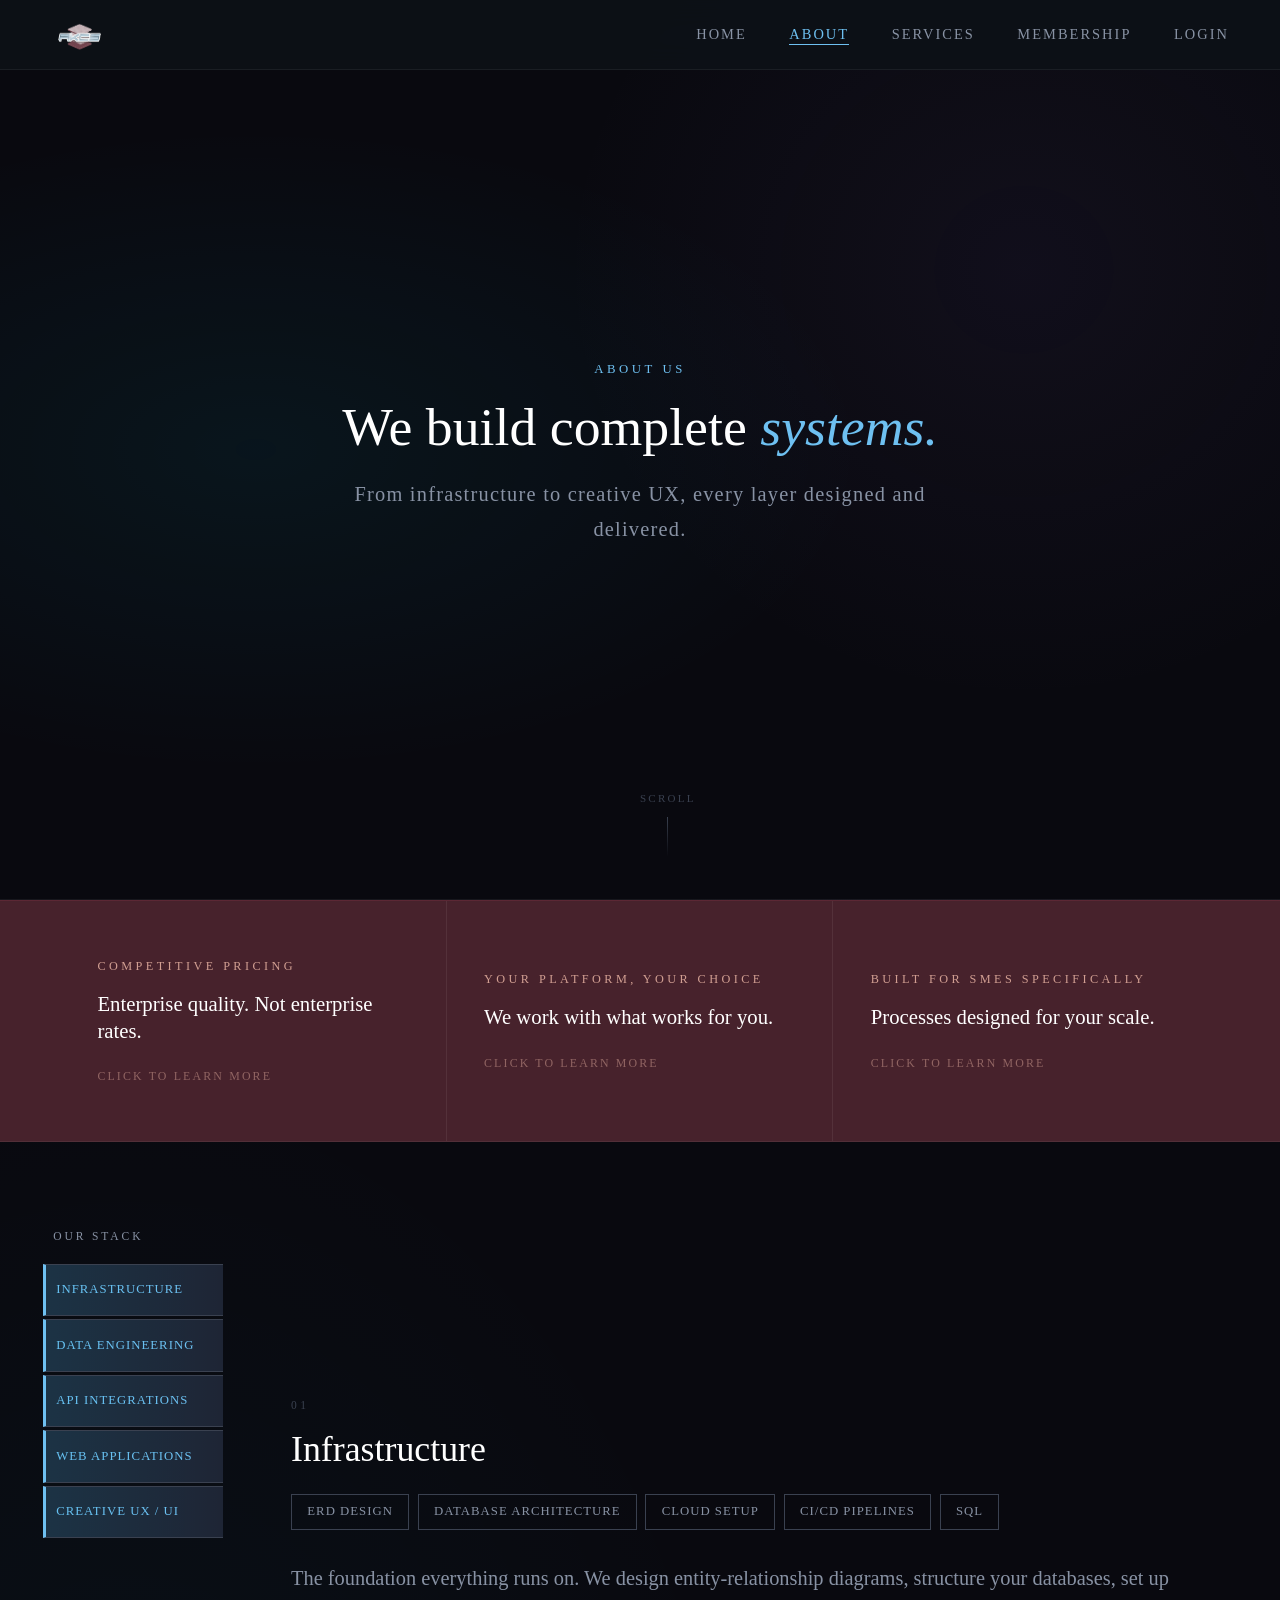
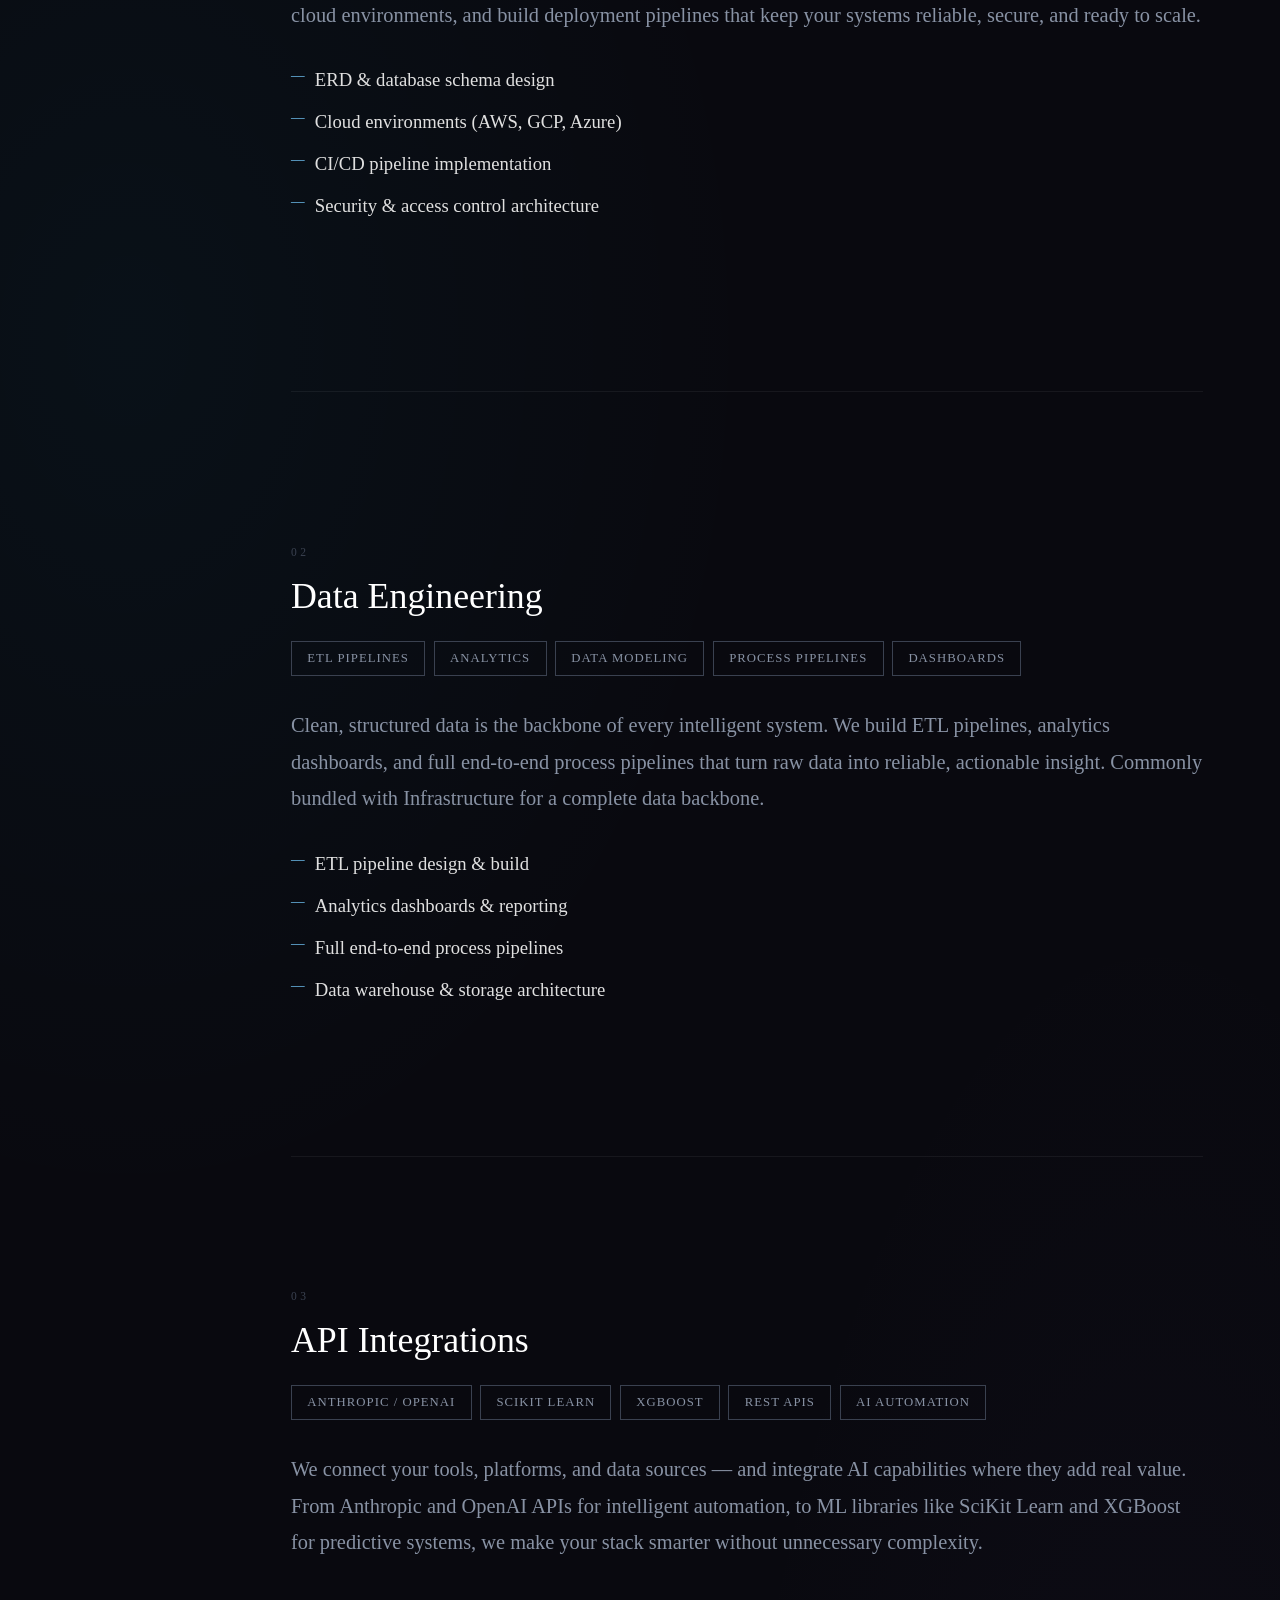
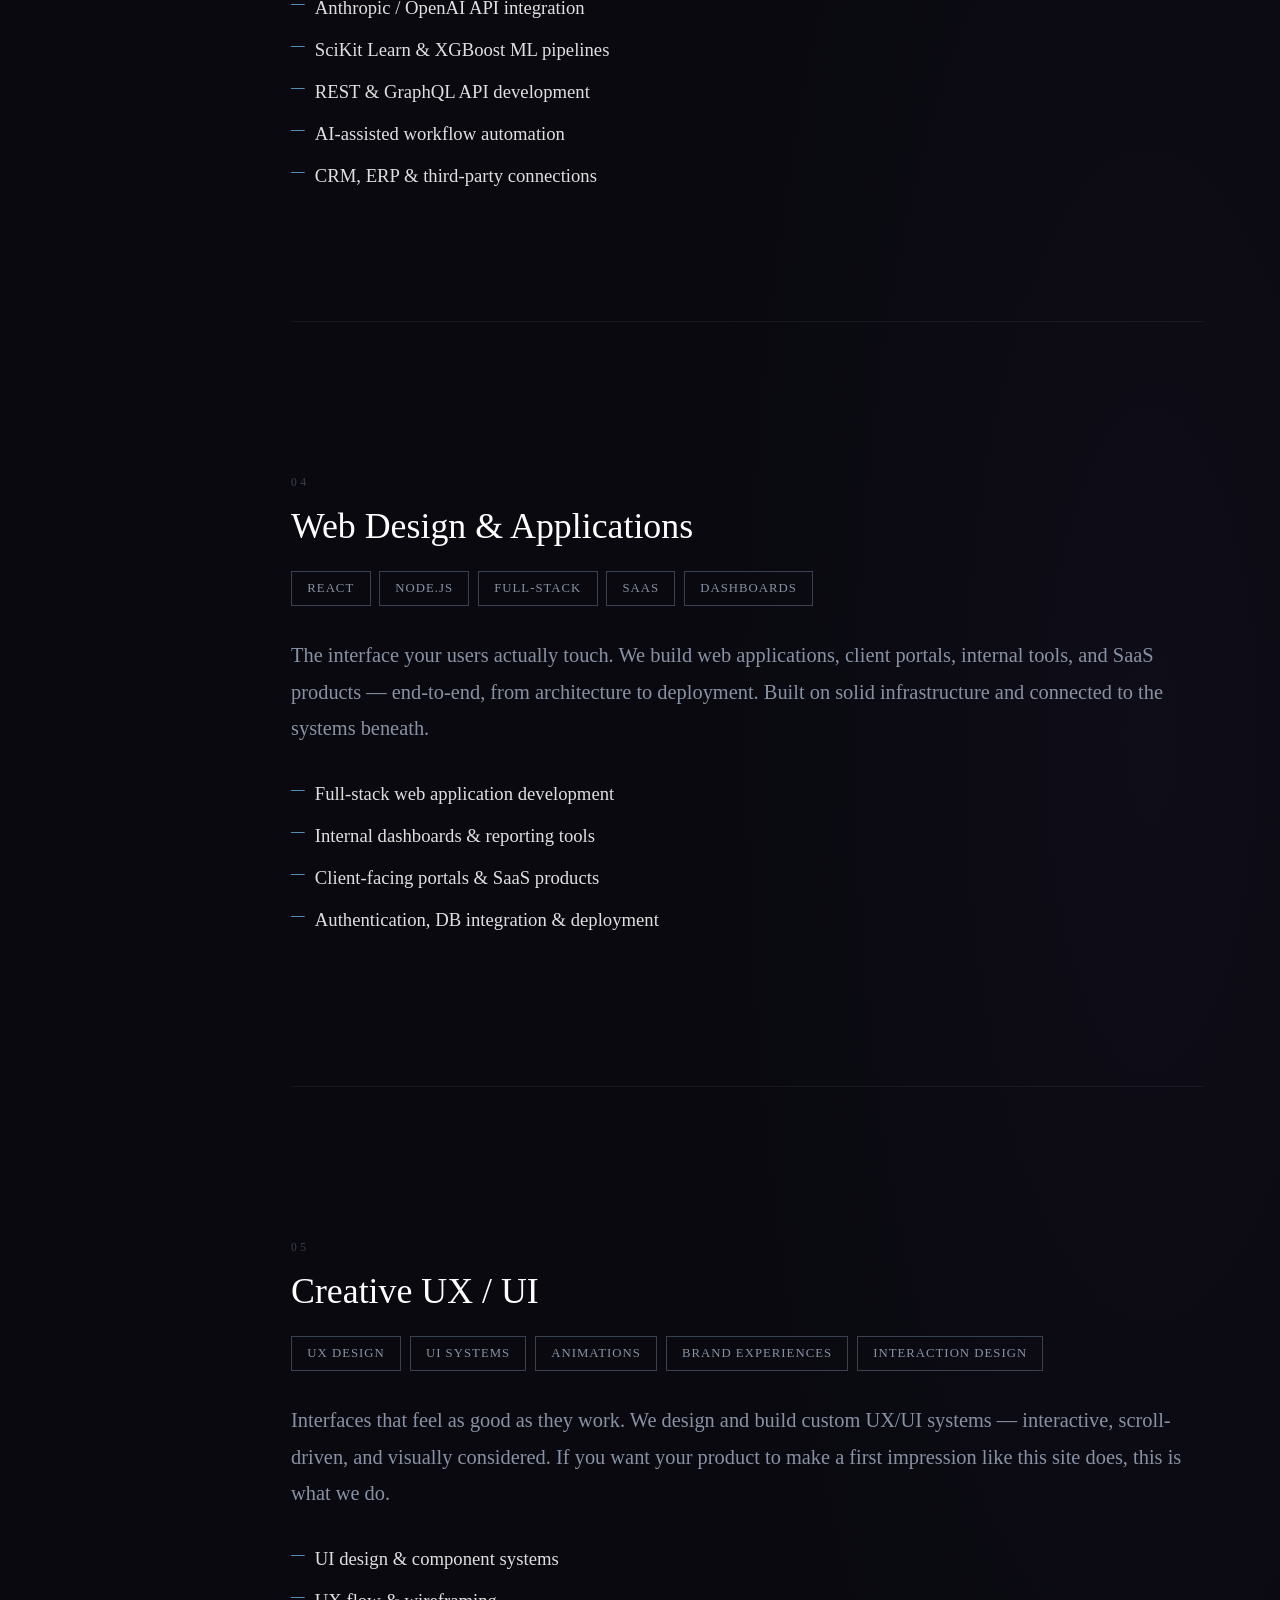
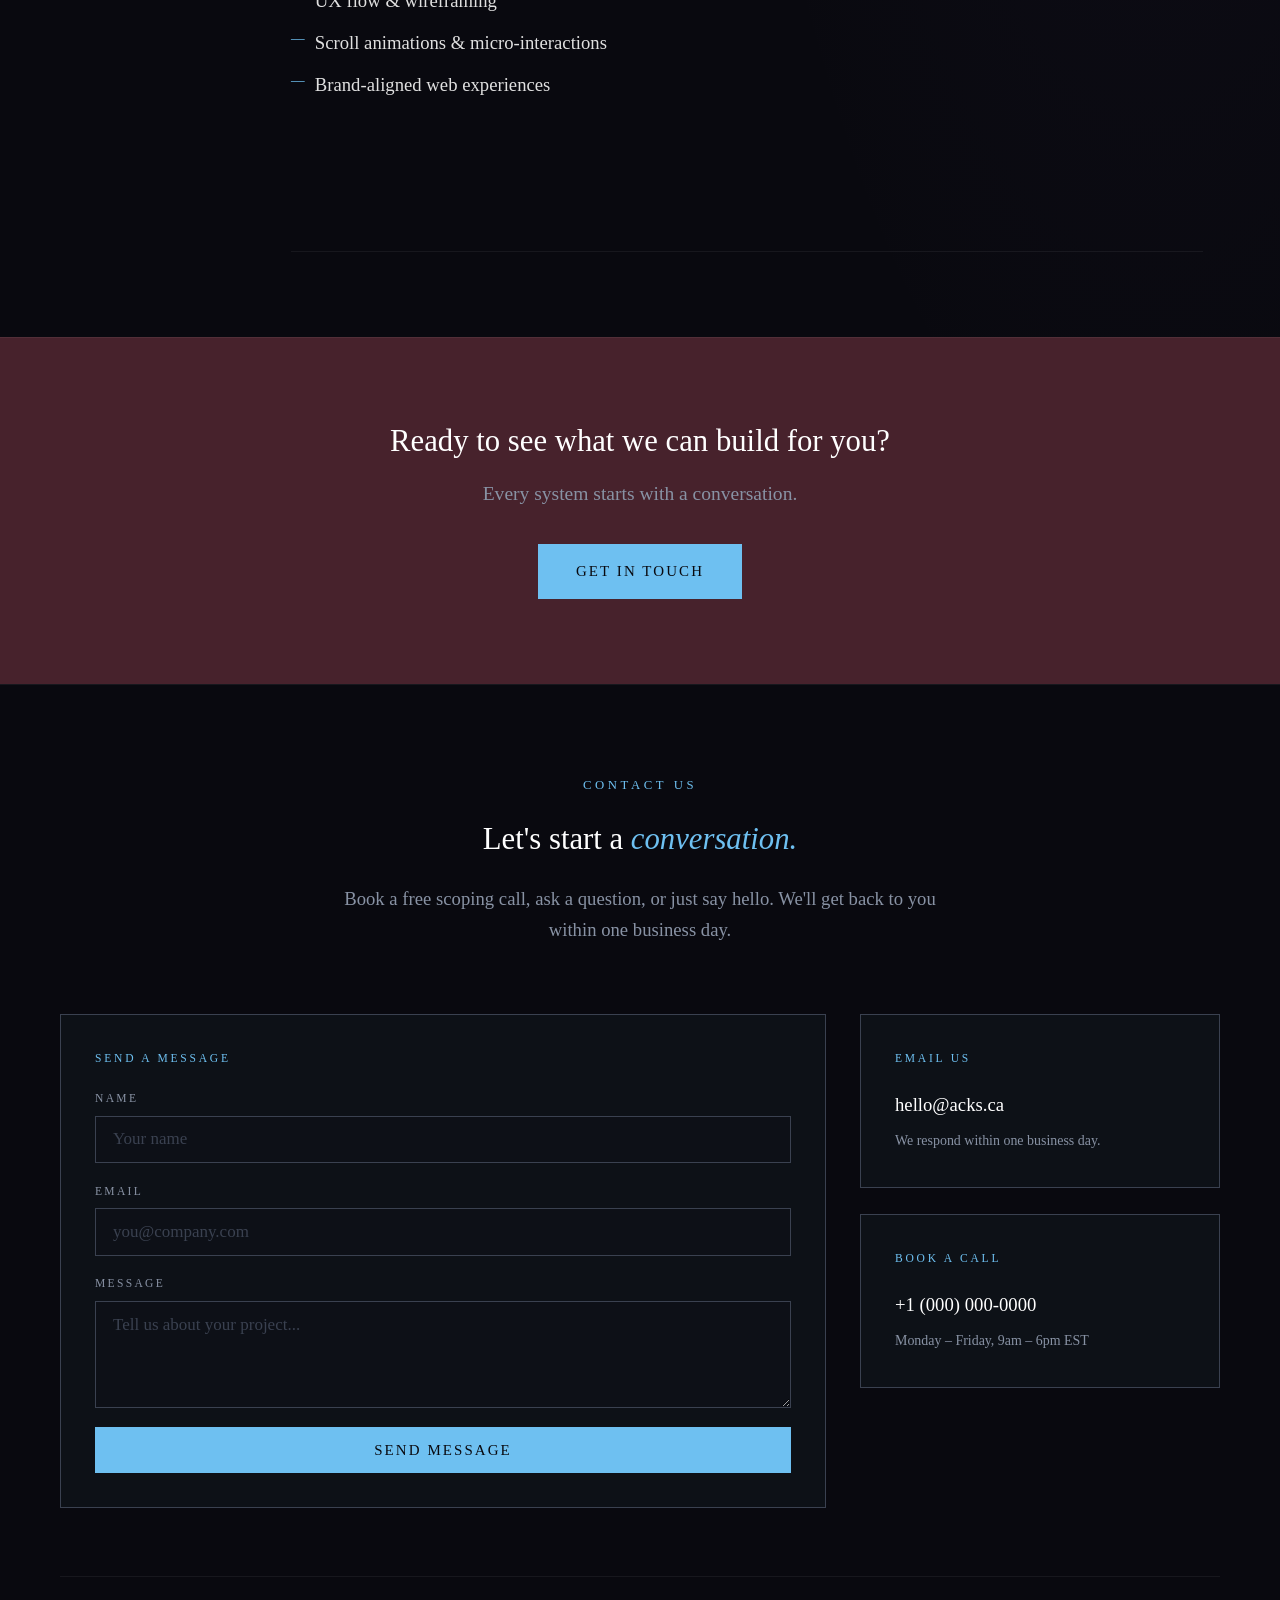
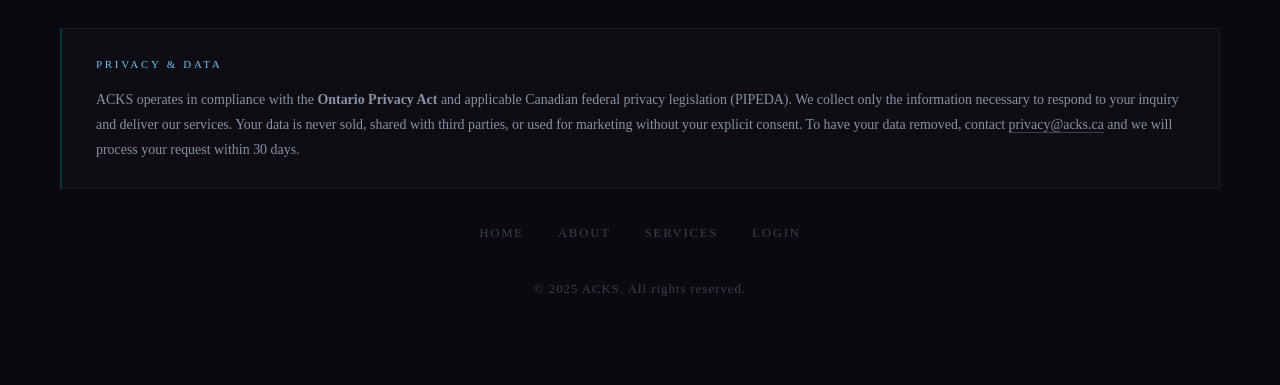
==== commit ab4237a3: "sigh" ====
--- a/about.html
+++ b/about.html
@@ -36,7 +36,11 @@
     <div class="page-header-content">
       <span class="section-label">About Us</span>
       <h1>We build complete <span class="highlight">systems.</span></h1>
-      <p class="hero-sub">From infrastructure to creative UX, every layer, designed and delivered.</p>
+      <p class="hero-sub">From infrastructure to creative UX, every layer designed and delivered.</p>
+    </div>
+    <div class="page-hero-scroll-cue" aria-hidden="true">
+      <span>Scroll</span>
+      <div class="scroll-cue-line"></div>
     </div>
   </header>
 
--- a/css/main.css
+++ b/css/main.css
@@ -60,7 +60,7 @@
 section{width:100%;padding:var(--section-pad)}
 .section-label{display:inline-block;font-size:.75rem;letter-spacing:.28em;text-transform:uppercase;color:var(--cyan-bright);margin-bottom:1rem}
 .section-header{text-align:center;max-width:700px;margin:0 auto 4rem}
-.section-header h2{font-size:clamp(2rem,3.2vw,2.8rem);font-weight:normal;color:var(--white);line-height:1.2;margin-bottom:1rem}
+.section-header h2{font-size:clamp(1.7rem,2.6vw,2.3rem);font-weight:normal;color:var(--white);line-height:1.2;margin-bottom:1rem}
 .section-header p{color:var(--grey-mid);font-size:1.2rem;line-height:1.85}
 .highlight{font-style:italic;color:var(--cyan-bright)}
 
@@ -75,11 +75,11 @@
 #about-sme-banner{position:relative}
 
 /* ── PAGE HEADERS ── */
-#about-hero,#services-hero{min-height:52vh;display:flex;align-items:center;justify-content:center;text-align:center;padding:calc(var(--nav-height) + 5rem) 2rem 5rem;background:var(--color-bg);border-bottom:1px solid var(--line);position:relative;overflow:hidden}
+#about-hero,#services-hero,#membership-hero{min-height:100vh;display:flex;align-items:center;justify-content:center;text-align:center;padding:calc(var(--nav-height) + 2rem) 2rem 6rem;background:var(--color-bg);border-bottom:1px solid var(--line);position:relative;overflow:hidden}
 .page-about #about-hero{background:radial-gradient(ellipse 80% 60% at 20% 50%,rgba(0,212,255,.06) 0%,transparent 60%),radial-gradient(ellipse 60% 80% at 80% 30%,rgba(124,92,191,.07) 0%,transparent 60%),var(--black)}
 .page-services #services-hero{background:radial-gradient(ellipse 70% 60% at 30% 50%,rgba(0,212,255,.05) 0%,transparent 60%),radial-gradient(ellipse 50% 80% at 75% 30%,rgba(124,92,191,.06) 0%,transparent 60%),var(--navy)}
 .page-header-content{max-width:800px;width:100%;position:relative;z-index:1}
-.page-header-content h1{font-size:clamp(2.8rem,5.5vw,4.8rem);font-weight:normal;line-height:1.1;color:var(--white);margin-bottom:1.2rem;cursor:default}
+.page-header-content h1{font-size:clamp(2rem,4.2vw,3.8rem);font-weight:normal;line-height:1.1;color:var(--white);margin-bottom:1.2rem;cursor:default}
 .page-header-content .hero-sub{font-size:1.2rem;color:var(--grey-mid);max-width:640px;margin:0 auto}
 .header-glow-overlay{position:absolute;inset:0;background:radial-gradient(ellipse 60% 50% at 50% 50%,rgba(0,212,255,.07) 0%,transparent 70%);opacity:0;pointer-events:none;z-index:0;transition:opacity 1.2s ease}
 .header-glow-overlay.header-glow-active{opacity:1}
@@ -96,7 +96,7 @@
 @keyframes ballRestGlow{0%,100%{box-shadow:0 0 0 1px rgba(0,212,255,.4),0 0 28px rgba(0,212,255,.25),0 0 60px rgba(0,212,255,.1)}50%{box-shadow:0 0 0 2px rgba(0,212,255,.65),0 0 50px rgba(0,212,255,.4),0 0 100px rgba(0,212,255,.15)}}
 .ball-glow-active{animation:ballRestGlow 2s ease-in-out infinite !important}
 .hero-content{max-width:860px;width:100%;position:relative;z-index:1;cursor:default}
-.hero-content h1{font-size:clamp(2.2rem,5vw,4rem);font-weight:normal;line-height:1.1;color:var(--white);white-space:nowrap;margin-bottom:1.2rem;text-align:center}.hero-sub{font-size:1.28rem;color:var(--grey-mid);letter-spacing:.06em;margin-bottom:2.5rem}
+.hero-content h1{font-size:clamp(2rem,4.2vw,3.9rem);font-weight:normal;line-height:1.1;color:var(--white);white-space:nowrap;margin-bottom:1.2rem;text-align:center}.hero-sub{font-size:1.28rem;color:var(--grey-mid);letter-spacing:.06em;margin-bottom:2.5rem}
 .hero-buttons{display:flex;gap:1rem;justify-content:center;flex-wrap:wrap}
 .scroll-cue{position:absolute;bottom:2.5rem;left:50%;transform:translateX(-50%);display:flex;flex-direction:column;align-items:center;gap:.5rem;color:var(--grey-dark);font-size:.65rem;letter-spacing:.2em;text-transform:uppercase}
 .scroll-cue-line{width:1px;height:40px;background:linear-gradient(to bottom,var(--grey-dark),transparent)}
@@ -108,10 +108,10 @@
 .flip-inner{position:relative;width:100%;height:280px;transform-style:preserve-3d;transition:transform .7s cubic-bezier(.4,0,.2,1)}
 .flip-card.flipped .flip-inner{transform:rotateY(180deg)}
 .flip-front,.flip-back{position:absolute;inset:0;backface-visibility:hidden;-webkit-backface-visibility:hidden;display:flex;flex-direction:column;align-items:center;justify-content:center;padding:2.5rem 2rem;background:var(--navy);border:1px solid var(--grey-dark)}
-.flip-front{gap:2rem}
+.flip-front{gap:1.2rem}
 .flip-back{transform:rotateY(180deg);background:var(--navy-mid);border-color:rgba(181,204,218,.12)}
-.flip-back p{font-size:1.26rem;color:var(--grey-light);line-height:1.75;text-align:center}
-.flip-front h3{font-size:1.65rem;color:var(--white)}
+.flip-back p{font-size:1rem;color:var(--grey-light);line-height:1.75;text-align:center}
+.flip-front h3{font-size:1.18rem;color:var(--white);text-align:center;line-height:1.3}
 .value-icon{width:38px;height:38px;color:var(--cyan-bright);opacity:.85}
 .value-icon svg{width:100%;height:100%}
 
@@ -121,7 +121,7 @@
 .gateway-card{position:relative;padding:3rem 2.5rem;background:var(--navy-light);border:1px solid var(--grey-dark);overflow:hidden;transition:border-color .3s,transform .3s}
 .gateway-card:hover{border-color:rgba(181,204,218,.25);transform:translateY(-3px)}
 .gateway-card .section-label{display:block;margin-bottom:.8rem}
-.gateway-card h2{font-size:clamp(1.8rem,2.8vw,2.4rem);font-weight:normal;color:var(--white);line-height:1.2;margin-bottom:1rem}
+.gateway-card h2{font-size:clamp(1.5rem,2.2vw,2rem);font-weight:normal;color:var(--white);line-height:1.2;margin-bottom:1rem}
 .gateway-card p{font-size:1.15rem;color:var(--grey-mid);margin-bottom:2rem;max-width:360px}
 .gateway-graphic{position:absolute;bottom:1.5rem;right:2rem;opacity:.18}
 .graphic-tower{display:flex;flex-direction:column;gap:4px;align-items:flex-end}
@@ -188,7 +188,7 @@
 .stack-layer{min-height:85vh;display:flex;align-items:center;padding:4rem 0;border-bottom:1px solid var(--line)}
 .layer-content{max-width:100%;width:100%}
 .layer-number{display:block;font-size:.68rem;letter-spacing:.3em;color:var(--grey-dark);margin-bottom:.8rem}
-.layer-content h3{font-size:clamp(2.2rem,3.5vw,3.2rem);font-weight:normal;color:var(--white);line-height:1.15;margin-bottom:1.4rem}
+.layer-content h3{font-size:clamp(1.8rem,2.8vw,2.6rem);font-weight:normal;color:var(--white);line-height:1.15;margin-bottom:1.4rem}
 .layer-keywords{display:flex;flex-wrap:wrap;gap:.5rem;margin-bottom:1.8rem}
 .layer-keywords span{font-size:.75rem;letter-spacing:.08em;padding:.35rem .9rem;border:1px solid var(--grey-dark);color:var(--grey-mid);text-transform:uppercase;transition:border-color .2s,color .2s;cursor:default}
 .layer-keywords span:hover{border-color:var(--cyan-bright);color:var(--cyan-bright)}
@@ -209,7 +209,7 @@
 /* ── ABOUT CTA ── */
 #about-cta{background:var(--navy-light);border-top:1px solid var(--line);text-align:center}
 .cta-content{max-width:540px;margin:0 auto}
-.cta-content h2{font-size:clamp(2rem,3vw,2.8rem);font-weight:normal;color:var(--white);line-height:1.2;margin-bottom:1rem}
+.cta-content h2{font-size:clamp(1.65rem,2.4vw,2.2rem);font-weight:normal;color:var(--white);line-height:1.2;margin-bottom:1rem}
 .cta-content p{color:var(--grey-mid);margin-bottom:2rem;font-size:1.15rem}
 
 /* ── SME CALLOUT (services) ── */
@@ -399,7 +399,7 @@
   position:relative; z-index:3;
 }
 .bundle-featured-left h3{
-  font-size:clamp(1.5rem,2.5vw,2rem); font-weight:normal; color:var(--white);
+  font-size:clamp(1.25rem,2vw,1.65rem); font-weight:normal; color:var(--white);
   margin:1rem 0; line-height:1.2;
 }
 .bundle-featured-left p{ font-size:.95rem; color:var(--grey-mid); line-height:1.8; margin-bottom:1.2rem; }
@@ -489,7 +489,7 @@
   align-items:center;
 }
 .membership-home-text h2{
-  font-size:clamp(1.8rem,3vw,2.6rem);
+  font-size:clamp(1.55rem,2.4vw,2.1rem);
   font-weight:normal;
   color:var(--white);
   line-height:1.2;
@@ -601,7 +601,7 @@
 #testimonials{background:linear-gradient(to bottom,var(--color-bg),rgba(71,34,44,.10),var(--color-bg));border-top:1px solid var(--line)}
 .stats-row{display:grid;grid-template-columns:repeat(4,1fr);gap:1px;background:var(--line);max-width:var(--max-width);margin:0 auto 4rem;border:1px solid var(--line)}
 .stat-block{background:var(--navy-light);padding:2rem 1.5rem;text-align:center;display:flex;flex-direction:column;gap:.4rem}
-.stat-number{font-size:clamp(2rem,3.5vw,2.8rem);color:var(--white);letter-spacing:-.02em}
+.stat-number{font-size:clamp(1.6rem,2.8vw,2.3rem);color:var(--white);letter-spacing:-.02em}
 .stat-label{font-size:.68rem;letter-spacing:.2em;text-transform:uppercase;color:var(--grey-mid)}
 .testimonials-grid{display:grid;grid-template-columns:repeat(3,1fr);gap:1.5rem;max-width:var(--max-width);margin:0 auto 4rem}
 .testimonial-card{padding:2rem;background:var(--navy-light);border:1px solid var(--grey-dark);display:flex;flex-direction:column;gap:1rem;transition:border-color .3s}
@@ -615,10 +615,10 @@
 .author-role{font-size:.72rem;color:var(--grey-mid)}
 
 /* ── LAST PANEL ── */
-#lastPanel{min-height:100vh;display:flex;align-items:center;justify-content:center;background:var(--black);border-top:1px solid var(--line);text-align:center;padding:var(--section-pad)}
+#lastPanel{min-height:0;display:flex;align-items:center;justify-content:center;background:var(--black);border-top:1px solid var(--line);text-align:center;padding:5rem 2rem}
 .last{display:flex;flex-direction:column;align-items:center;gap:1.5rem;max-width:600px;width:100%}
 .last-text{display:flex;flex-direction:column;align-items:center;gap:1rem}
-.last-text h2{font-size:clamp(2.4rem,5vw,4rem);font-weight:normal;color:var(--white);line-height:1.1}
+.last-text h2{font-size:clamp(1.9rem,3.8vw,3rem);font-weight:normal;color:var(--white);line-height:1.1}
 .last-text p{font-size:1rem;color:var(--grey-mid);max-width:420px}
 .ball-hint{font-size:.72rem;letter-spacing:.18em;text-transform:uppercase;color:var(--grey-dark);margin-top:.5rem}
 
@@ -626,7 +626,7 @@
 footer#contact{background:var(--black);border-top:1px solid var(--line);padding:var(--section-pad)}
 .contact-inner{max-width:var(--max-width);margin:0 auto}
 .contact-header{text-align:center;max-width:600px;margin:0 auto 4rem}
-.contact-header h2{font-size:clamp(2rem,3vw,2.8rem);font-weight:normal;color:var(--white);margin-bottom:1rem}
+.contact-header h2{font-size:clamp(1.65rem,2.4vw,2.2rem);font-weight:normal;color:var(--white);margin-bottom:1rem}
 .contact-header p{color:var(--grey-mid);font-size:1.1rem}
 .contact-grid{display:grid;grid-template-columns:1fr 360px;gap:2rem;margin-bottom:4rem}
 .contact-info-col{display:flex;flex-direction:column;gap:1.5rem}
@@ -876,3 +876,167 @@
   transition:color .2s;
 }
 .sme-flip-card:hover .smf-hint{ color:var(--grey-mid); }
+
+
+/* ═══════════════════════════════════════════════════
+   MEMBERSHIP BENEFIT FLIP CARDS (home + membership page)
+═══════════════════════════════════════════════════ */
+.membership-home-benefits,
+.intro-benefits {
+  display: flex;
+  flex-direction: column;
+  gap: 0.75rem;
+}
+
+.mbr-flip-card {
+  perspective: 900px;
+  cursor: pointer;
+  outline: none;
+  height: 72px;
+  display: block;
+}
+.mbr-flip-card:focus-visible { box-shadow: 0 0 0 2px rgba(0,212,255,.5); border-radius: 2px; }
+
+.mbr-inner {
+  position: relative;
+  width: 100%;
+  height: 100%;
+  transform-style: preserve-3d;
+  transition: transform .55s cubic-bezier(.4,0,.2,1);
+}
+.mbr-flip-card.flipped .mbr-inner { transform: rotateX(180deg); }
+
+.mbr-front, .mbr-back {
+  position: absolute;
+  inset: 0;
+  backface-visibility: hidden;
+  -webkit-backface-visibility: hidden;
+  display: flex;
+  align-items: center;
+  gap: 1rem;
+  padding: 0 1.2rem;
+  border: 1px solid var(--grey-dark);
+  background: var(--navy);
+  transition: border-color .2s;
+}
+.mbr-flip-card:hover .mbr-front { border-color: rgba(0,212,255,.3); }
+.mbr-back {
+  transform: rotateX(180deg);
+  background: var(--navy-mid);
+  border-color: rgba(0,212,255,.2);
+  flex-wrap: wrap;
+  align-content: center;
+  gap: .4rem 1rem;
+  padding: .6rem 1.2rem;
+}
+.mbr-icon {
+  color: var(--cyan-bright);
+  font-size: 1rem;
+  flex-shrink: 0;
+}
+.mbr-front strong {
+  font-size: 1rem;
+  font-weight: normal;
+  color: var(--white);
+  letter-spacing: .02em;
+}
+.mbr-back strong {
+  font-size: .9rem;
+  font-weight: normal;
+  color: var(--white);
+  letter-spacing: .02em;
+  width: 100%;
+}
+.mbr-back span {
+  font-size: .88rem;
+  color: var(--grey-mid);
+  line-height: 1.6;
+  width: 100%;
+}
+
+/* When card is flipped, make it taller to show full description */
+.mbr-flip-card.flipped {
+  height: auto;
+  min-height: 90px;
+}
+.mbr-flip-card.flipped .mbr-inner {
+  min-height: 90px;
+}
+.mbr-flip-card.flipped .mbr-back {
+  position: relative;
+  inset: auto;
+}
+
+/* ── "At a Glance" comparison table ── */
+#compare-note {
+  background: var(--navy);
+  border-top: 1px solid var(--line);
+  padding: 5rem 2rem;
+}
+.compare-inner {
+  max-width: 820px;
+  margin: 0 auto;
+}
+.compare-inner .section-label { margin-bottom: 0.6rem; display: block; }
+.compare-inner h3 {
+  font-size: clamp(1.4rem, 2.2vw, 1.9rem);
+  font-weight: normal;
+  color: var(--white);
+  margin-bottom: 1rem;
+  line-height: 1.2;
+}
+.compare-inner > p {
+  font-size: 1.05rem;
+  color: var(--grey-mid);
+  line-height: 1.8;
+  margin-bottom: 2.5rem;
+  max-width: 620px;
+}
+.compare-table {
+  width: 100%;
+  border-collapse: collapse;
+  font-size: 1rem;
+}
+.compare-table th {
+  font-size: .8rem;
+  letter-spacing: .18em;
+  text-transform: uppercase;
+  color: var(--grey-mid);
+  text-align: left;
+  padding: .9rem 1.2rem;
+  border-bottom: 2px solid var(--line);
+  background: transparent;
+  font-weight: normal;
+}
+.compare-table th:not(:first-child) { text-align: center; }
+.compare-table td {
+  padding: .9rem 1.2rem;
+  border-bottom: 1px solid var(--line);
+  color: var(--grey-light);
+  font-size: 1rem;
+  line-height: 1.5;
+}
+.compare-table td:not(:first-child) { text-align: center; color: var(--grey-mid); }
+.compare-table tr:hover td { background: rgba(255,255,255,.02); }
+.compare-table .check-yes { color: var(--cyan-bright); font-size: 1.1rem; }
+.compare-table .check-no { color: var(--grey-dark); }
+.compare-table .check-pro { color: #c0a0ff; font-size: 1rem; font-weight: normal; }
+
+/* ── Inner page hero scroll cue & animations ── */
+.page-hero-scroll-cue{
+  position:absolute;bottom:2.5rem;left:50%;transform:translateX(-50%);
+  display:flex;flex-direction:column;align-items:center;gap:.5rem;
+  color:var(--grey-dark);font-size:.65rem;letter-spacing:.2em;text-transform:uppercase;
+}
+.page-hero-scroll-cue .scroll-cue-line{
+  width:1px;height:40px;
+  background:linear-gradient(to bottom,var(--grey-dark),transparent);
+  animation:scrollPulse 2s ease-in-out infinite;
+}
+/* membership hero background */
+.page-membership #membership-hero{
+  background:
+    radial-gradient(ellipse 75% 55% at 65% 40%, rgba(192,160,255,.06) 0%, transparent 60%),
+    radial-gradient(ellipse 60% 50% at 25% 70%, rgba(0,212,255,.05) 0%, transparent 55%),
+    var(--navy);
+}
--- a/css/animation.css
+++ b/css/animation.css
@@ -157,3 +157,9 @@
 .combination-card  { transition:transform 0.25s ease,border-color 0.25s ease; }
 .package-card      { transition:transform 0.25s ease,border-color 0.25s ease; }
 .cta-content .btn  { transition:background 0.25s,color 0.25s,transform 0.2s,box-shadow 0.2s; }
+
+/* ── Inner page hero entrance animations ── */
+.page-header-content .section-label { animation:heroRise 0.7s ease 0.1s both; }
+.page-header-content h1             { animation:heroRise 0.8s ease 0.25s both; }
+.page-header-content .hero-sub      { animation:heroRise 0.8s ease 0.45s both; }
+.page-hero-scroll-cue               { animation:heroRise 0.8s ease 0.9s both; }
--- a/css/responsive.css
+++ b/css/responsive.css
@@ -73,6 +73,14 @@
   .hero-buttons { flex-direction:column; align-items:center; }
   .page-header-content h1 { font-size:clamp(1.9rem,6.5vw,3rem); }
   .page-header-content .hero-sub { font-size:1.05rem; }
+
+  /* Inner page heroes — shorter on mobile */
+  #about-hero, #services-hero, #membership-hero {
+    min-height: 65vh;
+    padding-top: calc(var(--nav-height) + 3rem);
+    padding-bottom: 4rem;
+  }
+  .page-hero-scroll-cue { bottom: 1.5rem; }
 
   /* Section headers */
   .section-header { margin-bottom:2.5rem; }
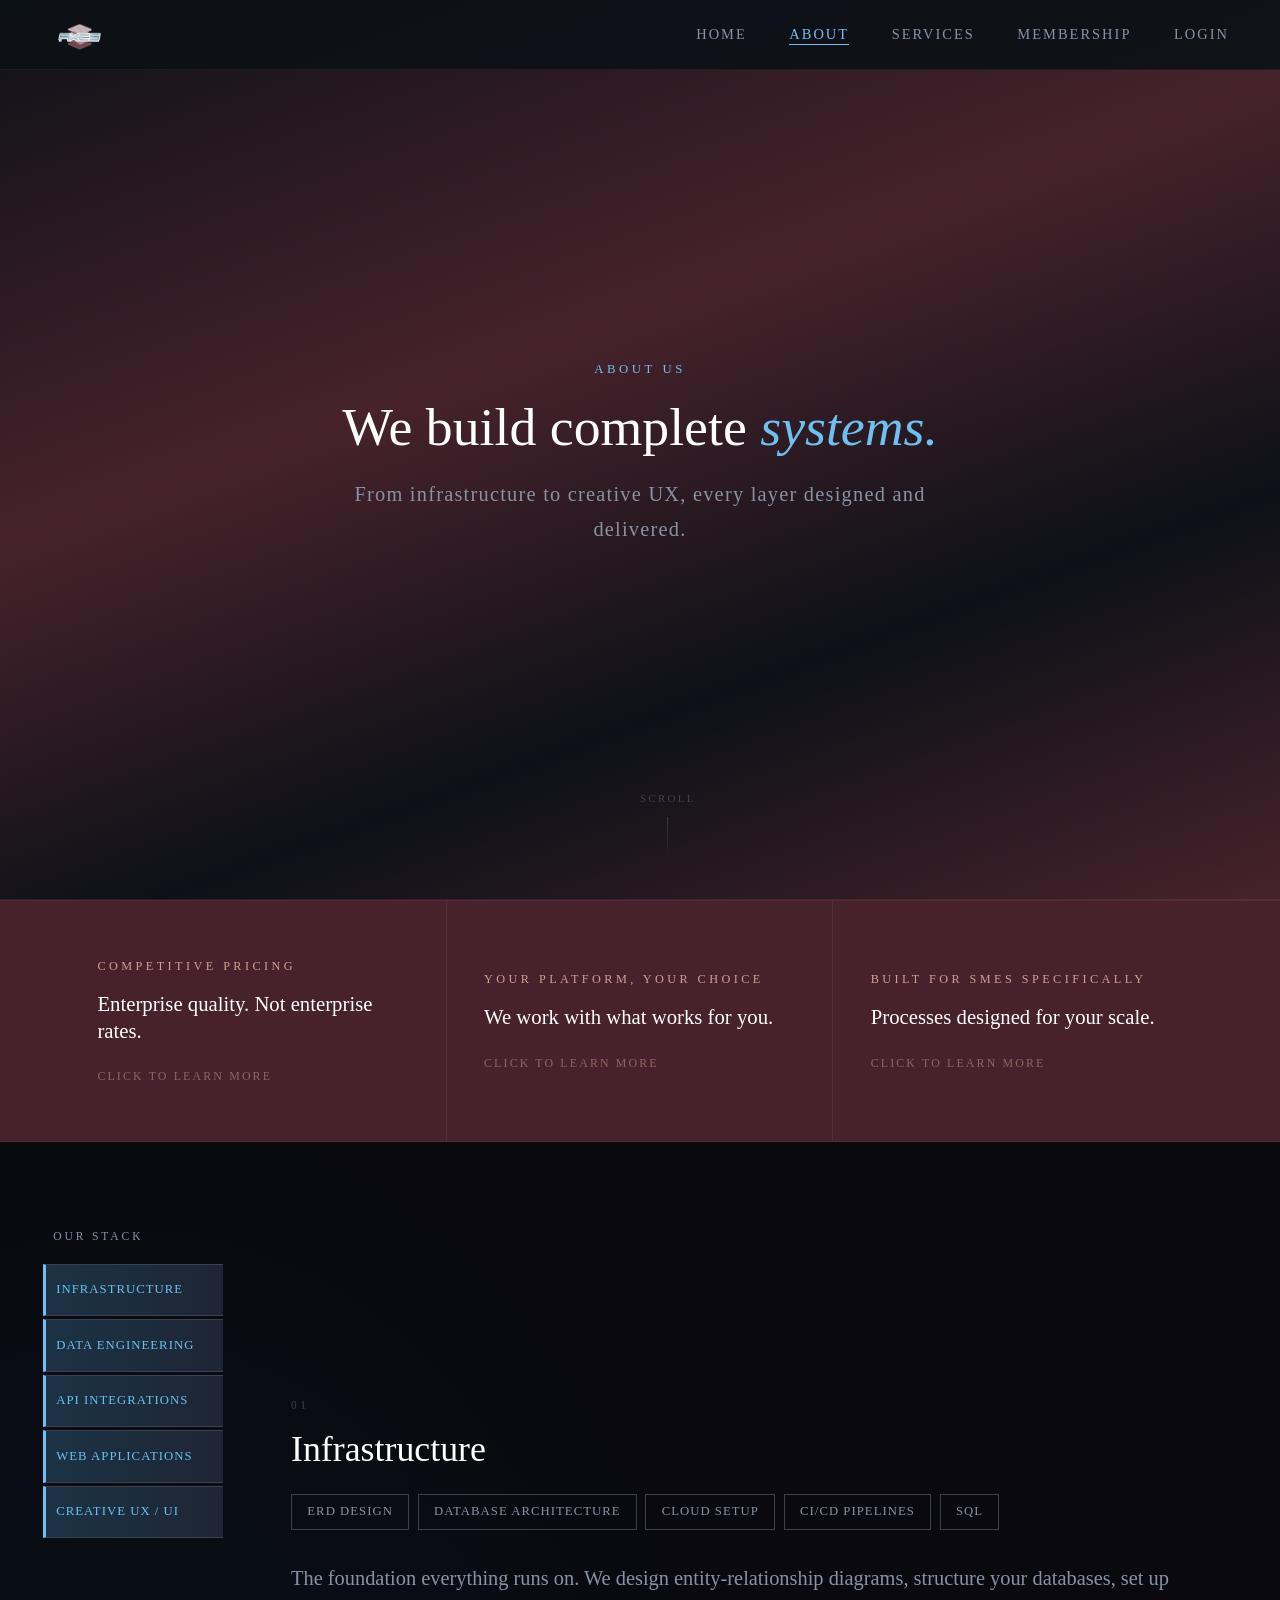
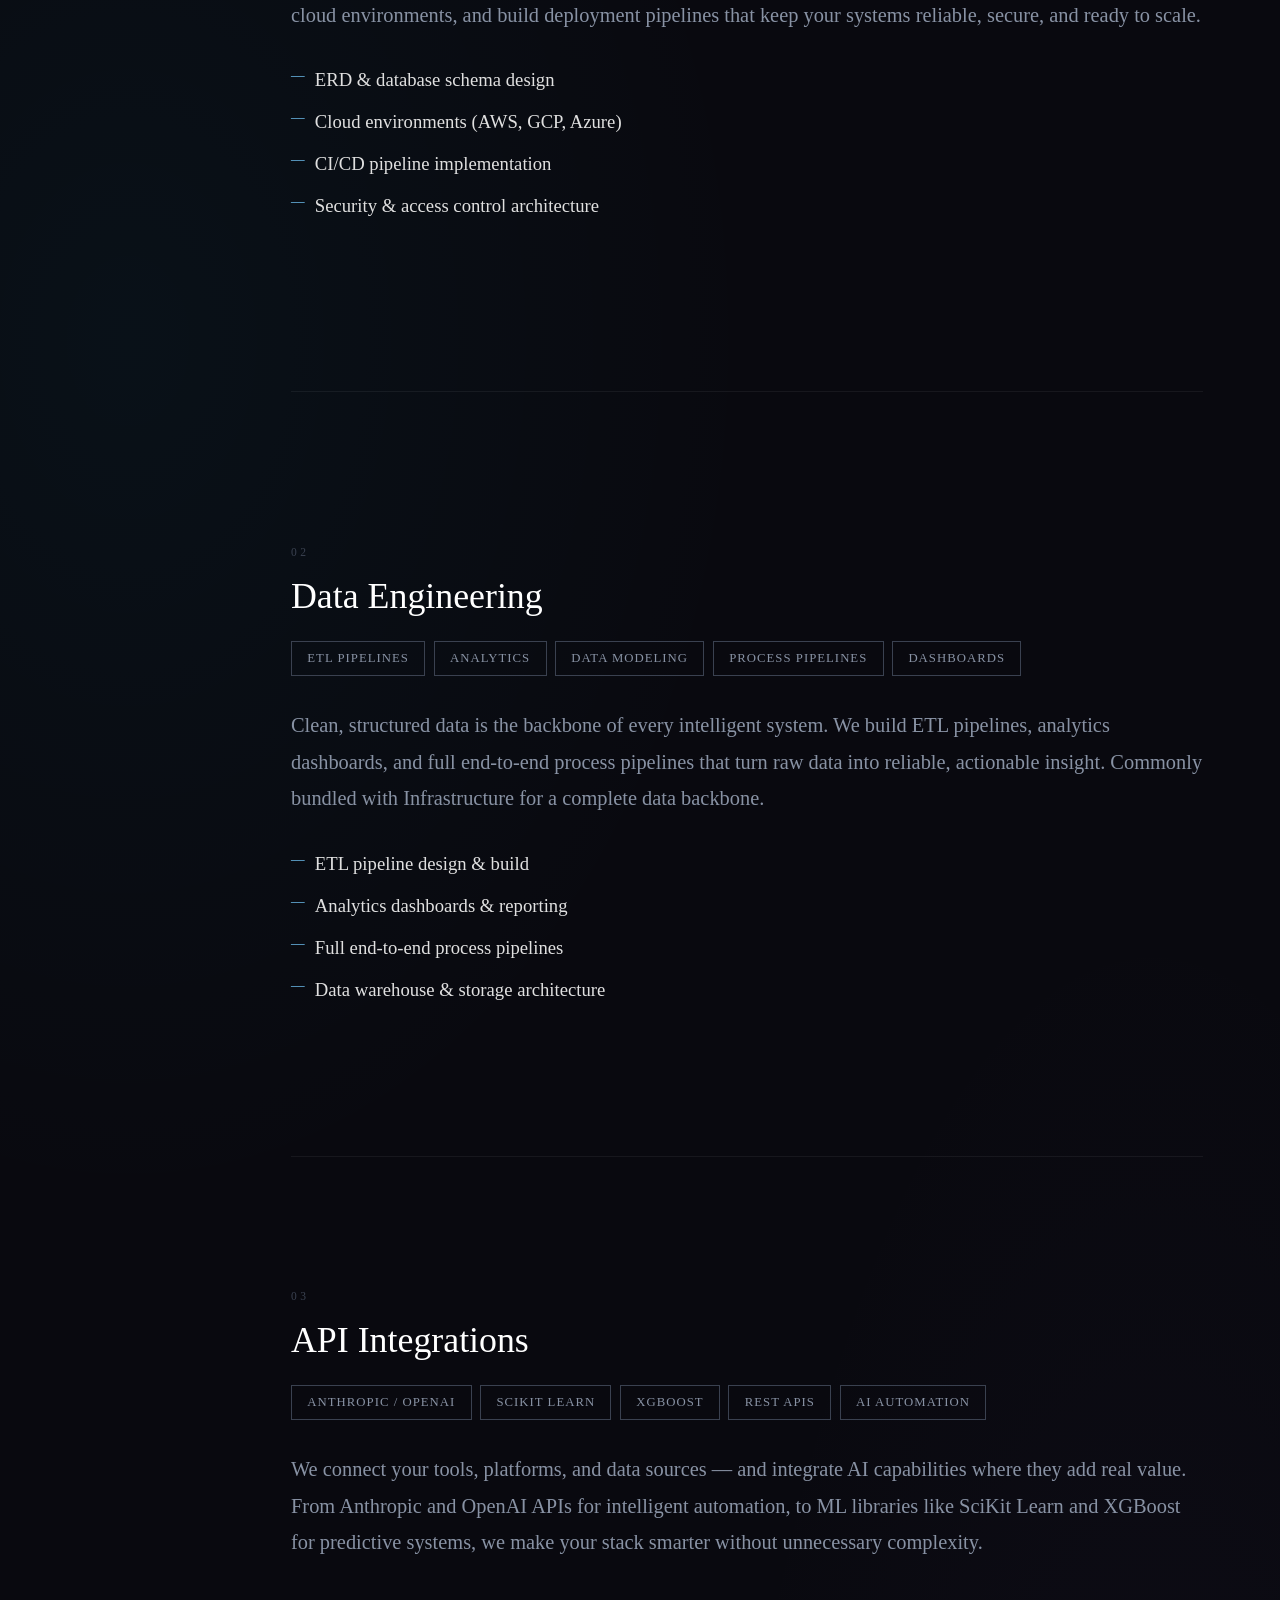
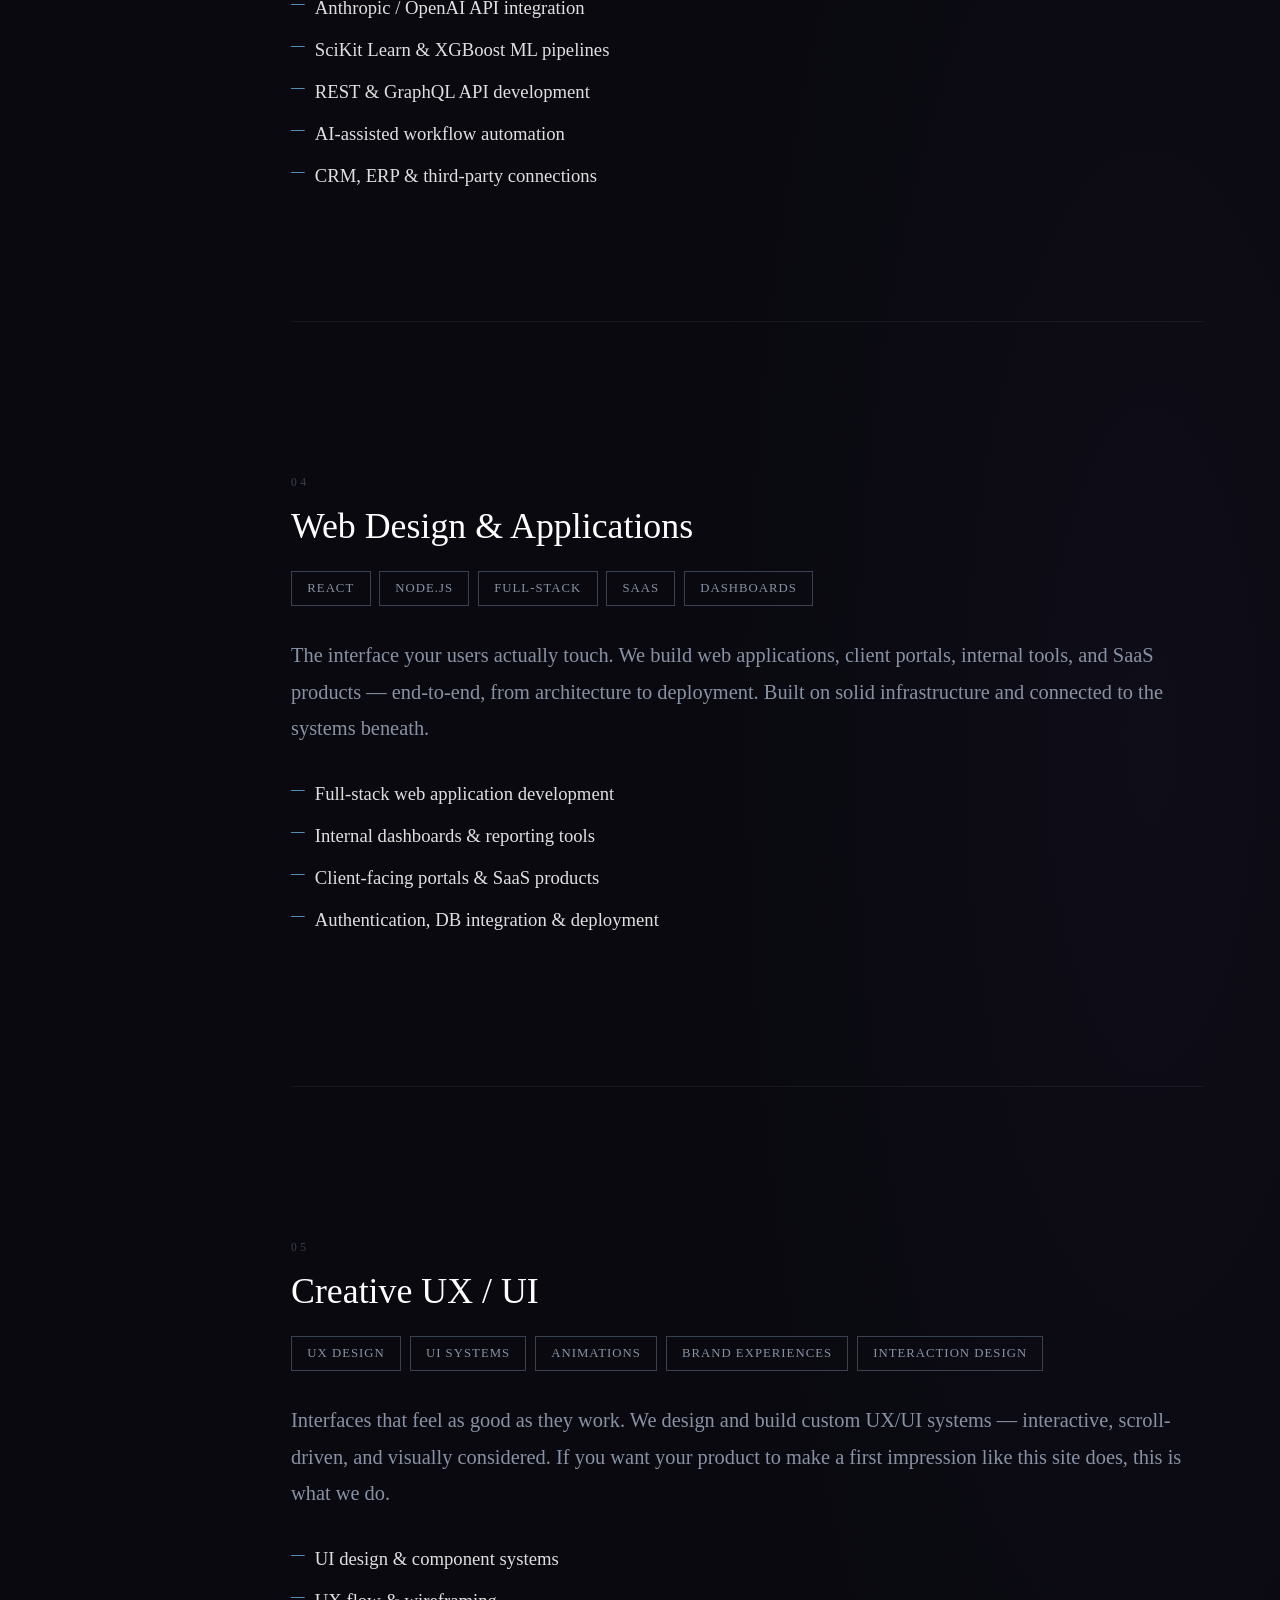
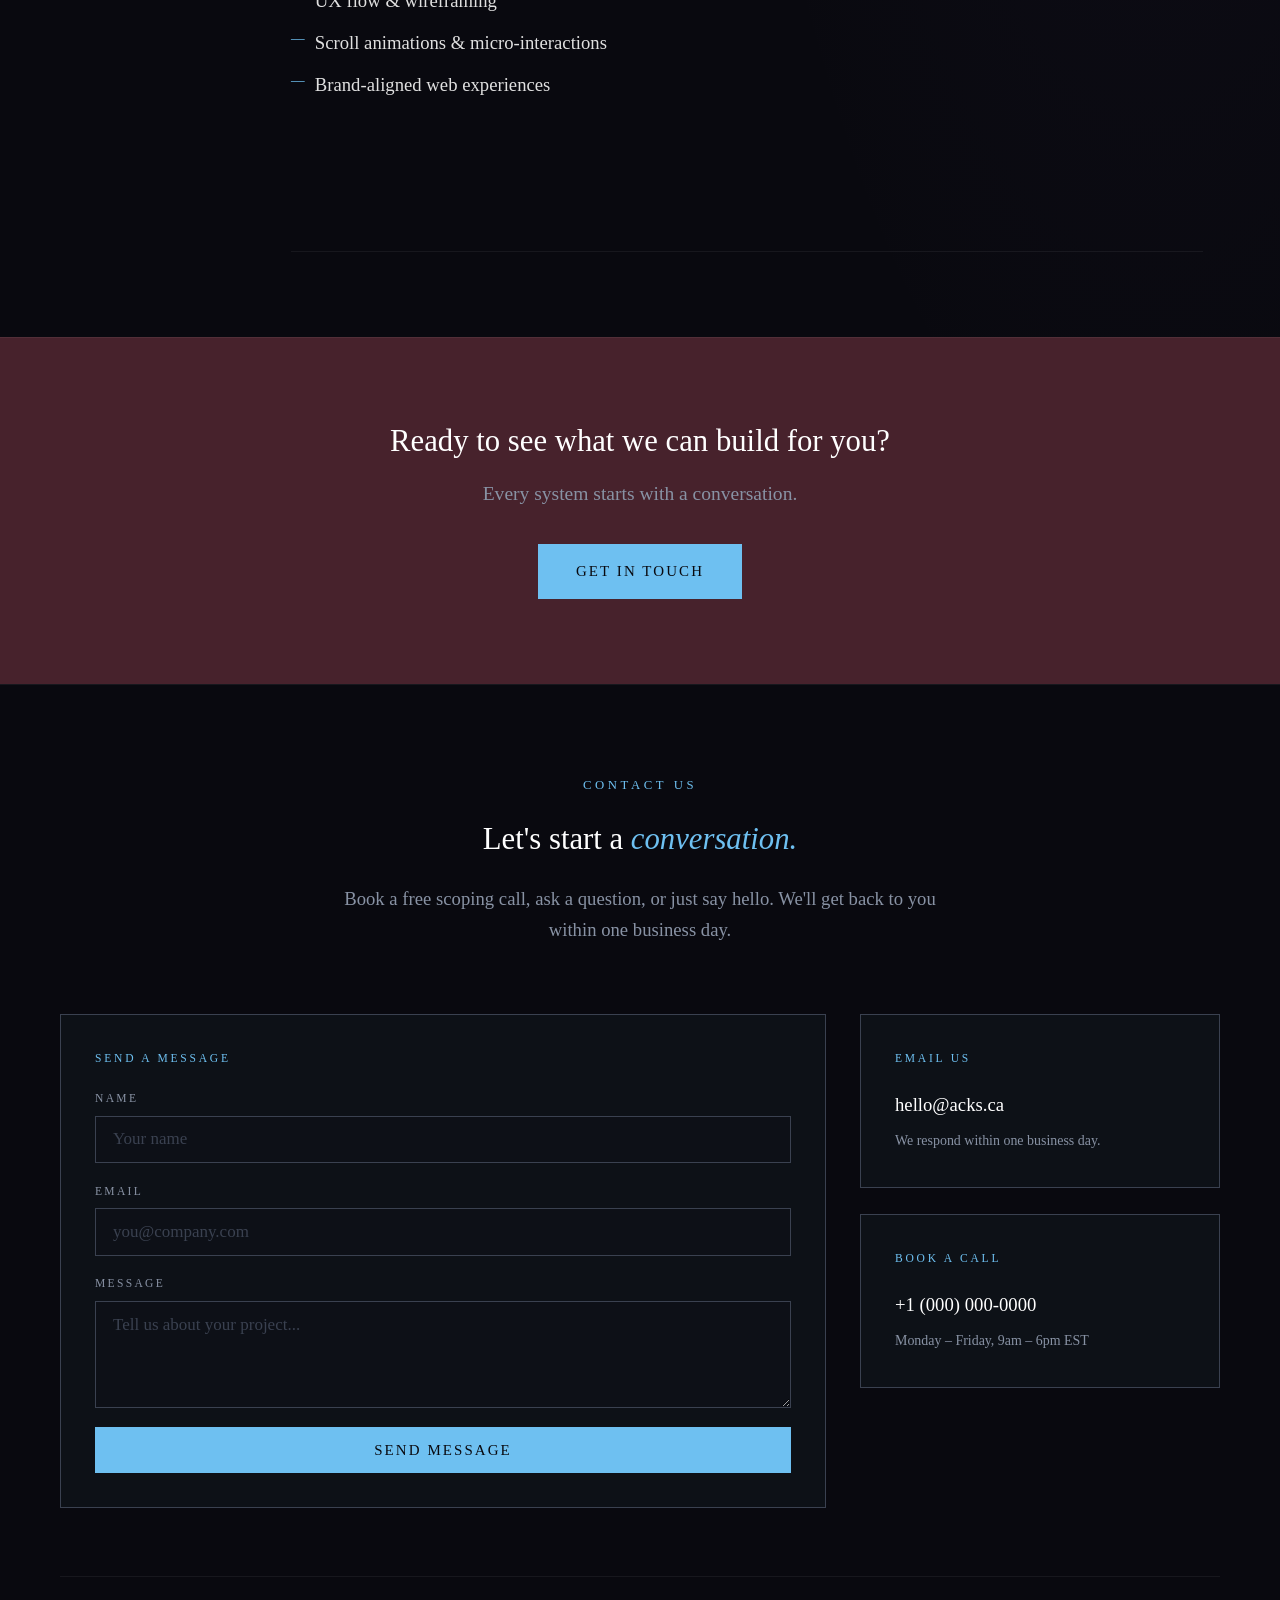
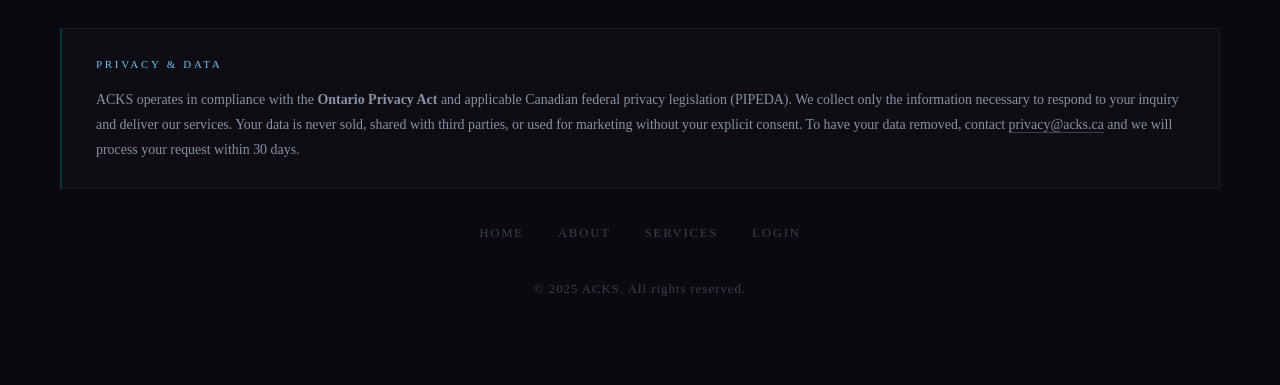
==== commit 268d2e2c: "p" ====
--- a/about.html
+++ b/about.html
@@ -7,8 +7,9 @@
   <link rel="stylesheet" href="css/main.css" />
   <link rel="stylesheet" href="css/animation.css" />
   <link rel="stylesheet" href="css/responsive.css" />
-  <style>
-  body.page-about {
+
+<style>
+  body.page-about, body.page-services, body.page-membership {
     background: linear-gradient(160deg, #0d1117 0%, #47222c 40%, #0d1117 70%, #47222c 100%);
     background-attachment: fixed;
   }
@@ -18,7 +19,7 @@
 
   <nav id="navbar">
     <a href="index.html" class="nav-logo">
-      <img src="akcslogo.png" alt="ACKS logo" class="nav-logo-img" />
+      <img src="akcslogo.png" alt="AKCS logo" class="nav-logo-img" />
     </a>
     <ul class="nav-links">
       <li><a href="index.html">Home</a></li>
@@ -58,7 +59,7 @@
           <div class="abf-back">
             <span class="banner-label">Competitive Pricing</span>
             <h4>Enterprise quality. Not enterprise rates.</h4>
-            <p>We offer the same technical depth — architecture, data engineering, AI integration — as corporate consulting firms, at rates designed for growing businesses. Transparent hourly billing, no surprise invoices.</p>
+            <p>We offer the same technical depth architecture, data engineering, AI integration as corporate consulting firms, at rates designed for growing businesses. Transparent hourly billing, no surprise invoices.</p>
           </div>
         </div>
       </div>
@@ -73,7 +74,7 @@
           <div class="abf-back">
             <span class="banner-label">Your Platform, Your Choice</span>
             <h4>We work with what works for you.</h4>
-            <p>Large corporations push tools built for corporations — rigid platforms that don't fit how your team works. We adapt our approach to your environment, your stack, and your process — not the other way around.</p>
+            <p>Large corporations push tools built for corporations with rigid platforms that don't fit how your team works. We adapt our approach to your environment, your stack, and your process, not the other way around.</p>
           </div>
         </div>
       </div>
@@ -88,7 +89,7 @@
           <div class="abf-back">
             <span class="banner-label">Built for SMEs Specifically</span>
             <h4>Processes designed for your scale.</h4>
-            <p>We scope, design, and deliver systems at the right size — ones your team can actually use, maintain, and grow with. No dedicated IT department required to keep them running.</p>
+            <p>We scope, design, and deliver systems at the right size, ones your team can actually use, maintain, and grow with. No dedicated IT department required to keep them running.</p>
           </div>
         </div>
       </div>
--- a/css/main.css
+++ b/css/main.css
@@ -75,15 +75,15 @@
 #about-sme-banner{position:relative}
 
 /* ── PAGE HEADERS ── */
-#about-hero,#services-hero,#membership-hero{min-height:100vh;display:flex;align-items:center;justify-content:center;text-align:center;padding:calc(var(--nav-height) + 2rem) 2rem 6rem;background:var(--color-bg);border-bottom:1px solid var(--line);position:relative;overflow:hidden}
-.page-about #about-hero{background:radial-gradient(ellipse 80% 60% at 20% 50%,rgba(0,212,255,.06) 0%,transparent 60%),radial-gradient(ellipse 60% 80% at 80% 30%,rgba(124,92,191,.07) 0%,transparent 60%),var(--black)}
-.page-services #services-hero{background:radial-gradient(ellipse 70% 60% at 30% 50%,rgba(0,212,255,.05) 0%,transparent 60%),radial-gradient(ellipse 50% 80% at 75% 30%,rgba(124,92,191,.06) 0%,transparent 60%),var(--navy)}
+#about-hero,#services-hero,#membership-hero{min-height:100vh;display:flex;align-items:center;justify-content:center;text-align:center;padding:calc(var(--nav-height) + 2rem) 2rem 6rem;background:transparent;border-bottom:1px solid rgba(255,255,255,.07);position:relative;overflow:hidden}
+/* about-hero gradient now handled by shared rule */
+/* services-hero gradient now handled by shared rule */
 .page-header-content{max-width:800px;width:100%;position:relative;z-index:1}
-.page-header-content h1{font-size:clamp(2rem,4.2vw,3.8rem);font-weight:normal;line-height:1.1;color:var(--white);margin-bottom:1.2rem;cursor:default}
+.page-header-content h1{font-size:clamp(2rem,4.2vw,3.8rem);font-weight:normal;line-height:1.1;color:var(--white);margin-bottom:1.2rem;cursor:default;transition:text-shadow .35s ease}
 .page-header-content .hero-sub{font-size:1.2rem;color:var(--grey-mid);max-width:640px;margin:0 auto}
-.header-glow-overlay{position:absolute;inset:0;background:radial-gradient(ellipse 60% 50% at 50% 50%,rgba(0,212,255,.07) 0%,transparent 70%);opacity:0;pointer-events:none;z-index:0;transition:opacity 1.2s ease}
+.header-glow-overlay{position:absolute;inset:0;background:radial-gradient(ellipse 60% 50% at 50% 50%,rgba(0,212,255,.12) 0%,transparent 70%);opacity:0;pointer-events:none;z-index:0;transition:opacity .5s ease}
 .header-glow-overlay.header-glow-active{opacity:1}
-#hero h1:hover,#about-hero h1:hover,#services-hero h1:hover{text-shadow:0 0 80px rgba(0,212,255,.12);transition:text-shadow .8s ease}
+#hero h1:hover,#about-hero h1:hover,#services-hero h1:hover,#membership-hero h1:hover{text-shadow:0 0 60px rgba(0,212,255,.35),0 0 120px rgba(0,212,255,.15);transition:text-shadow .35s ease}
 
 /* ── HOME HERO ── */
 #hero{min-height:100vh;display:flex;flex-direction:column;align-items:center;justify-content:center;text-align:center;padding-top:calc(var(--nav-height) + 4rem);padding-bottom:4rem;padding-left:2rem;padding-right:2rem;position:relative;background:var(--color-bg);overflow:hidden}
@@ -104,10 +104,10 @@
 /* ── VALUE STATEMENT ── */
 #value-statement{background:var(--color-bg-alt);border-top:1px solid var(--line);border-bottom:1px solid var(--line);padding-bottom:10rem}
 .value-grid{display:grid;grid-template-columns:repeat(3,1fr);gap:2px;max-width:var(--max-width);margin:0 auto}
-.flip-card{perspective:1000px;background:transparent !important;border:none !important;padding:0 !important}
+.flip-card{perspective:1000px;background:transparent !important;border:none !important;padding:0 !important;cursor:pointer;outline:none}
 .flip-inner{position:relative;width:100%;height:280px;transform-style:preserve-3d;transition:transform .7s cubic-bezier(.4,0,.2,1)}
 .flip-card.flipped .flip-inner{transform:rotateY(180deg)}
-.flip-front,.flip-back{position:absolute;inset:0;backface-visibility:hidden;-webkit-backface-visibility:hidden;display:flex;flex-direction:column;align-items:center;justify-content:center;padding:2.5rem 2rem;background:var(--navy);border:1px solid var(--grey-dark)}
+.flip-front,.flip-back{position:absolute;inset:0;backface-visibility:hidden;-webkit-backface-visibility:hidden;display:flex;flex-direction:column;align-items:center;justify-content:center;padding:2.5rem 2rem;background:var(--navy);border:1px solid var(--grey-dark);transition:border-color .25s}
 .flip-front{gap:1.2rem}
 .flip-back{transform:rotateY(180deg);background:var(--navy-mid);border-color:rgba(181,204,218,.12)}
 .flip-back p{font-size:1rem;color:var(--grey-light);line-height:1.75;text-align:center}
@@ -1034,9 +1034,7 @@
   animation:scrollPulse 2s ease-in-out infinite;
 }
 /* membership hero background */
-.page-membership #membership-hero{
-  background:
-    radial-gradient(ellipse 75% 55% at 65% 40%, rgba(192,160,255,.06) 0%, transparent 60%),
-    radial-gradient(ellipse 60% 50% at 25% 70%, rgba(0,212,255,.05) 0%, transparent 55%),
-    var(--navy);
-}
+/* membership-hero gradient now handled by shared rule */
+
+.flip-card:hover .flip-front { border-color:rgba(0,212,255,.35); }
+.flip-card:focus-visible .flip-front { box-shadow:inset 0 0 0 2px rgba(0,212,255,.4); }
--- a/css/animation.css
+++ b/css/animation.css
@@ -108,13 +108,13 @@
 
 /* ── Hero entrance ── */
 @keyframes heroRise {
-  from { opacity:0; transform:translateY(28px); }
+  from { opacity:0; transform:translateY(24px); }
   to   { opacity:1; transform:translateY(0); }
 }
-.hero-content h1        { animation:heroRise 0.8s ease 0.2s both; }
-.hero-content .hero-sub { animation:heroRise 0.8s ease 0.4s both; }
-.hero-buttons           { animation:heroRise 0.8s ease 0.6s both; }
-.scroll-cue             { animation:heroRise 0.8s ease 1.0s both; }
+.hero-content h1        { animation:heroRise 0.9s cubic-bezier(0.22,1,0.36,1) 0.15s both; }
+.hero-content .hero-sub { animation:heroRise 0.9s cubic-bezier(0.22,1,0.36,1) 0.32s both; }
+.hero-buttons           { animation:heroRise 0.9s cubic-bezier(0.22,1,0.36,1) 0.50s both; }
+.scroll-cue             { animation:heroRise 0.9s cubic-bezier(0.22,1,0.36,1) 0.85s both; }
 
 @keyframes scrollPulse {
   0%,100%{opacity:0.25;transform:scaleY(0.8)}
@@ -159,7 +159,7 @@
 .cta-content .btn  { transition:background 0.25s,color 0.25s,transform 0.2s,box-shadow 0.2s; }
 
 /* ── Inner page hero entrance animations ── */
-.page-header-content .section-label { animation:heroRise 0.7s ease 0.1s both; }
-.page-header-content h1             { animation:heroRise 0.8s ease 0.25s both; }
-.page-header-content .hero-sub      { animation:heroRise 0.8s ease 0.45s both; }
-.page-hero-scroll-cue               { animation:heroRise 0.8s ease 0.9s both; }
+.page-header-content .section-label { animation:heroRise 0.85s cubic-bezier(0.22,1,0.36,1) 0.1s both; }
+.page-header-content h1             { animation:heroRise 0.9s cubic-bezier(0.22,1,0.36,1) 0.25s both; }
+.page-header-content .hero-sub      { animation:heroRise 0.9s cubic-bezier(0.22,1,0.36,1) 0.45s both; }
+.page-hero-scroll-cue               { animation:heroRise 0.9s cubic-bezier(0.22,1,0.36,1) 0.82s both; }
